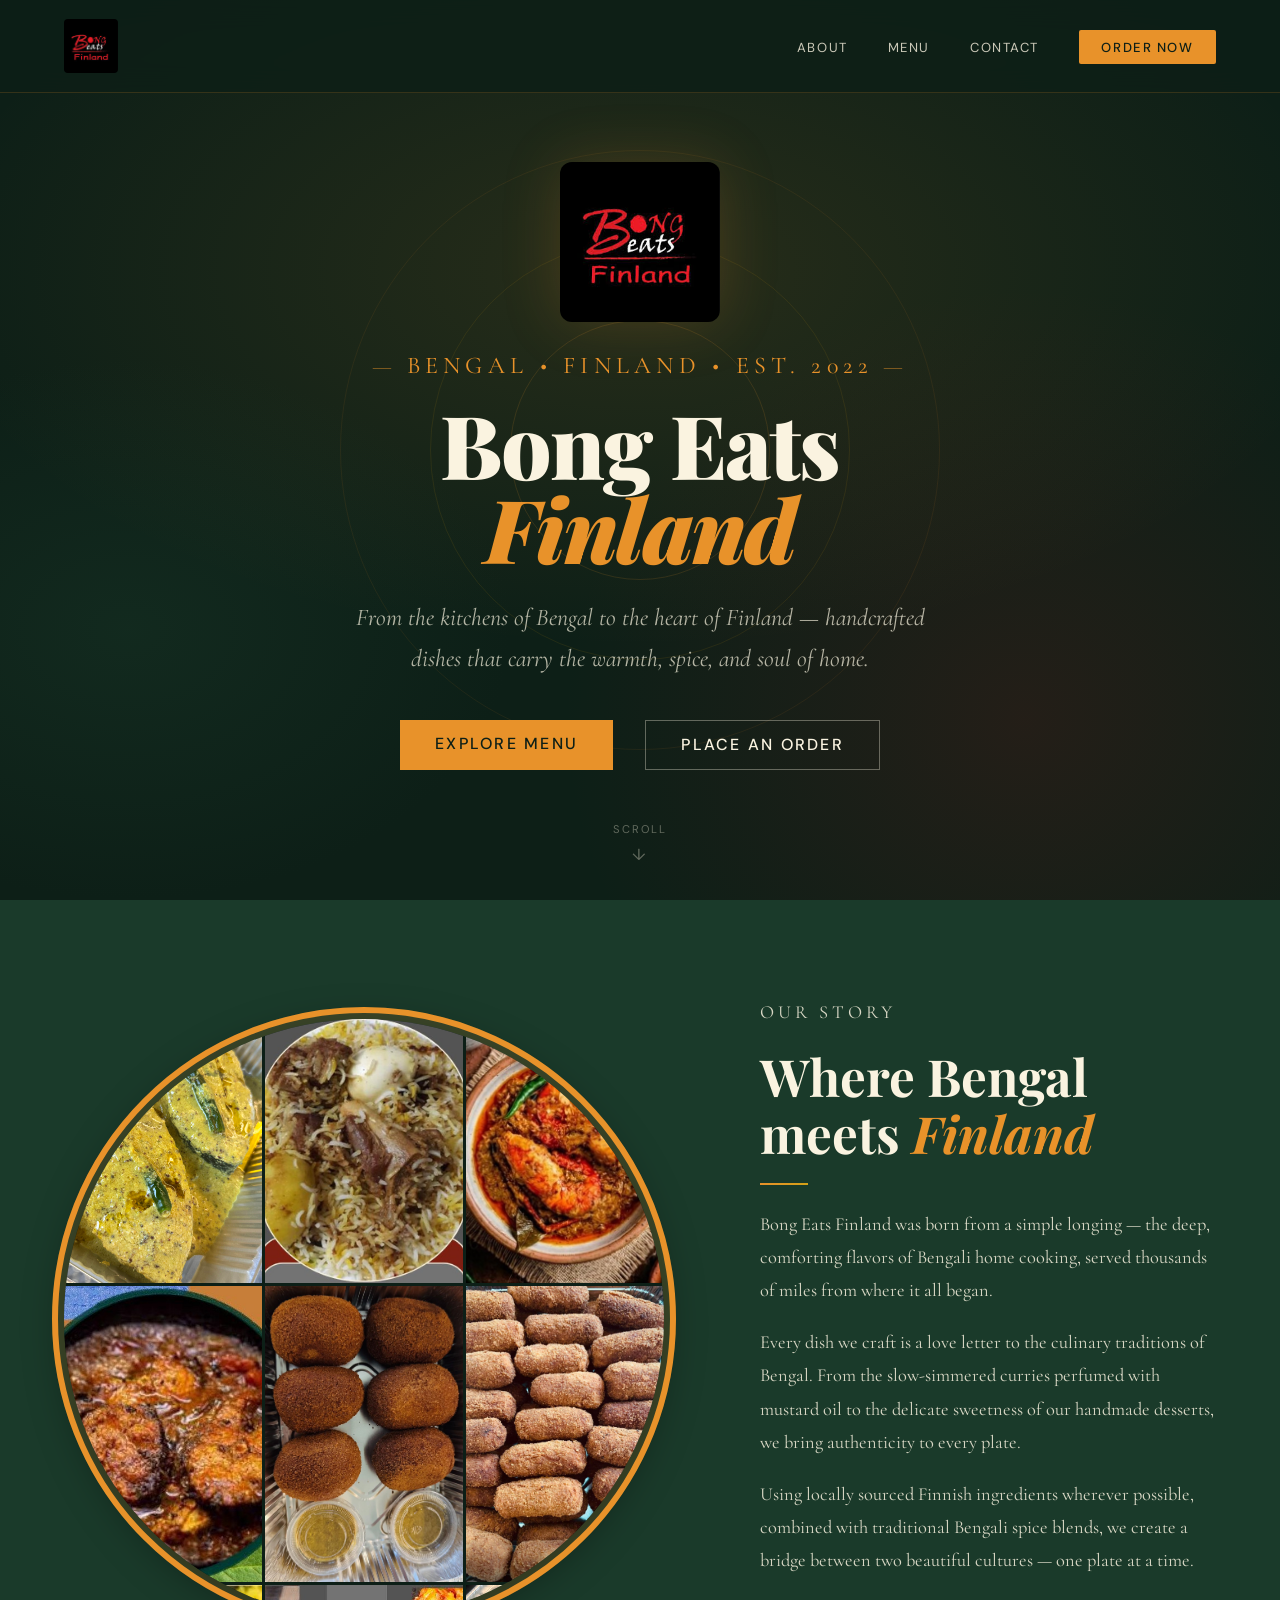
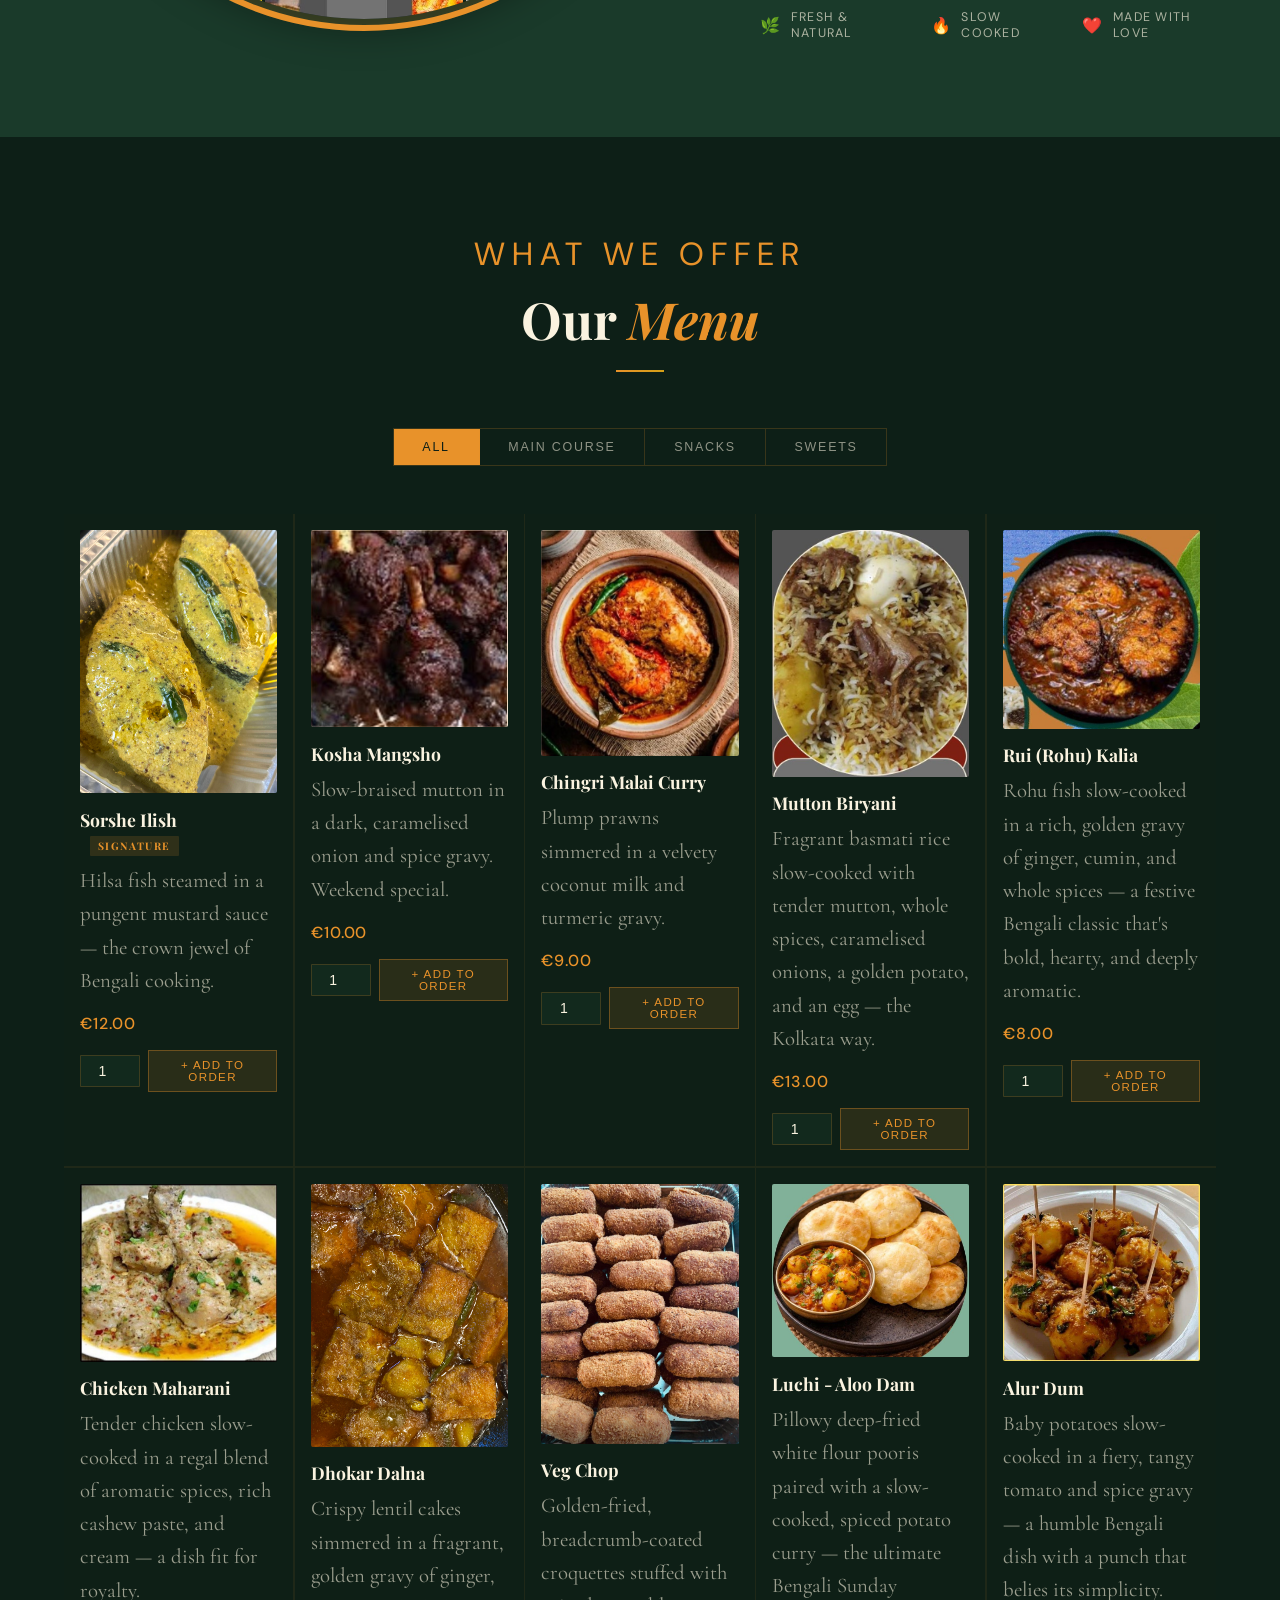
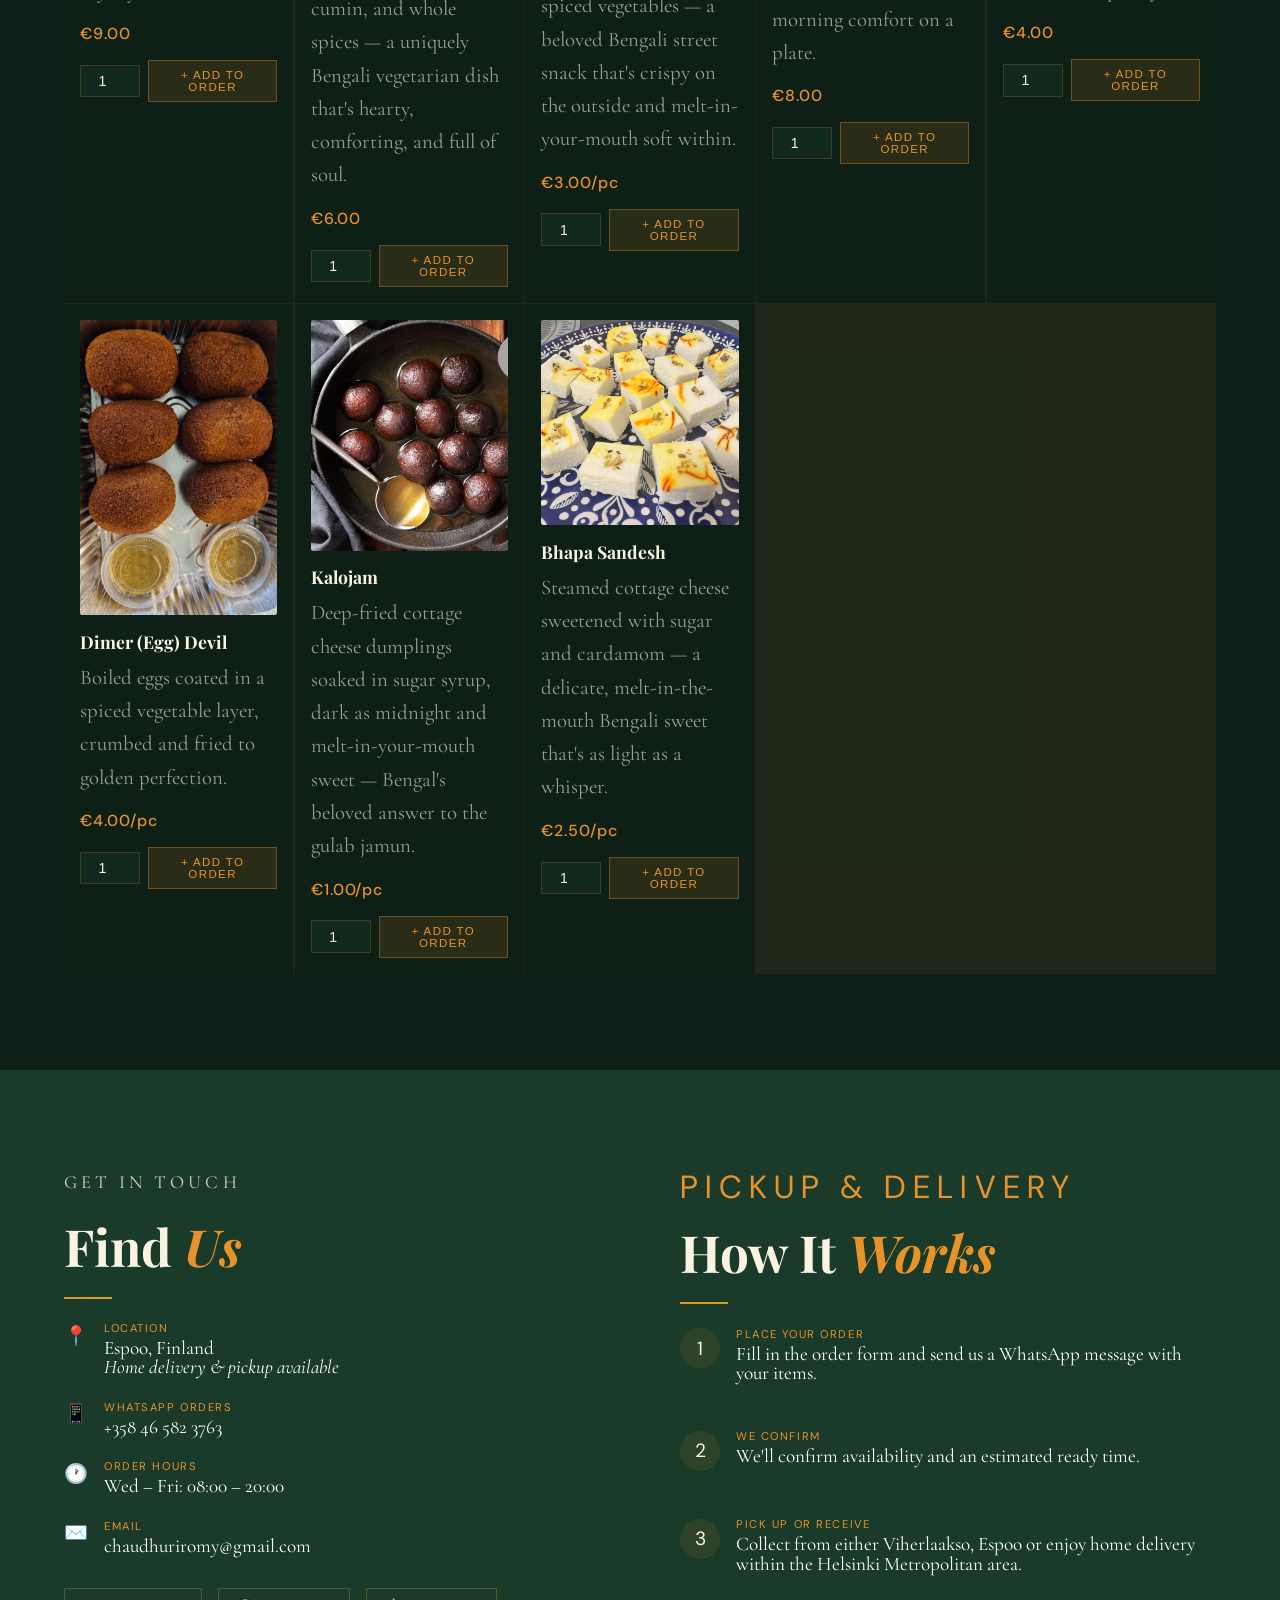
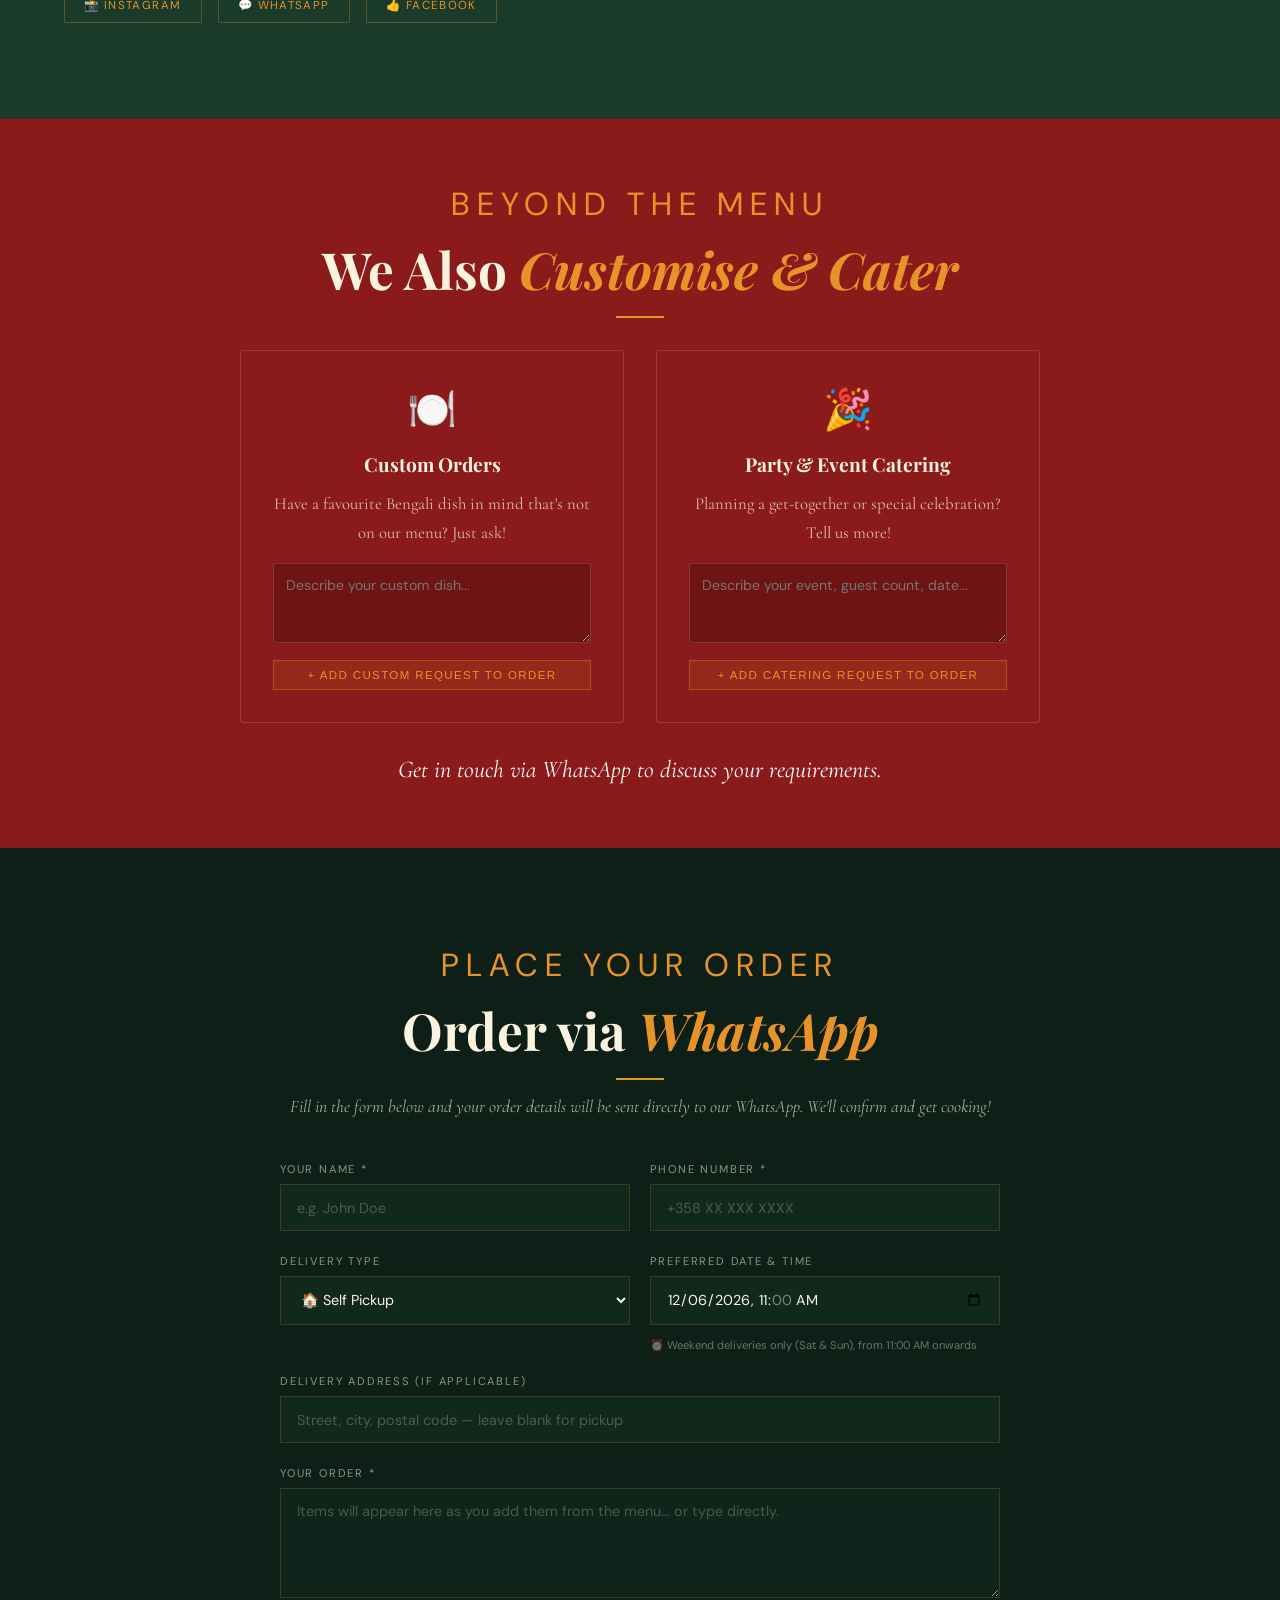
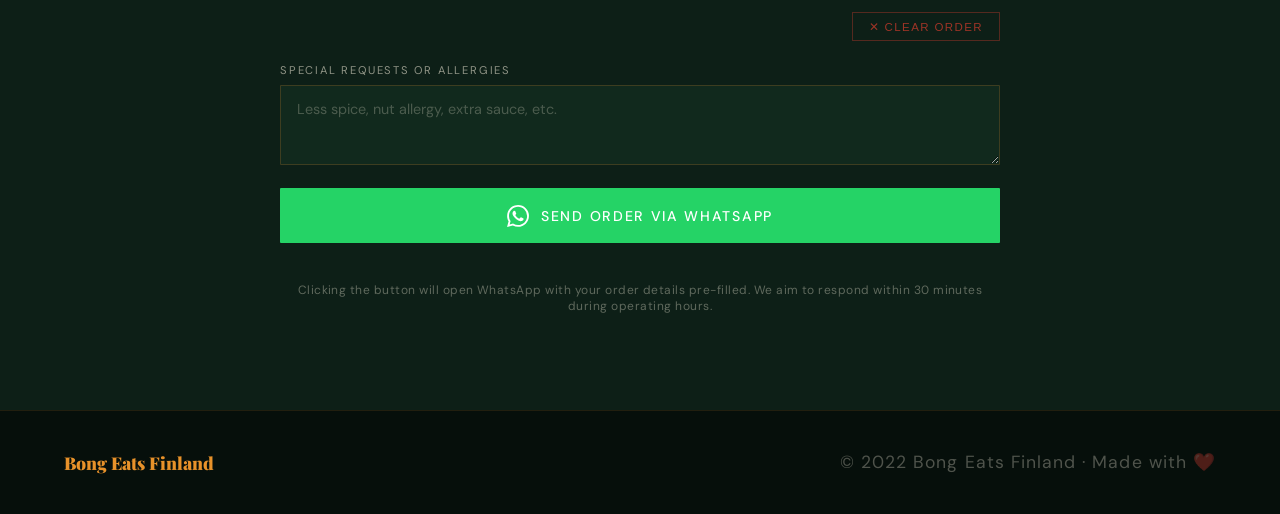
==== index.html @ 8ac45fb2 "Weekend only time + Mobile nav fix for iPhone" ====
<!DOCTYPE html>
<html lang="en">
<head>
<meta charset="UTF-8">
<meta name="viewport" content="width=device-width, initial-scale=1.0">
<title>Bong Eats Finland – Authentic Bengali Cuisine</title>
<link rel="preconnect" href="https://fonts.googleapis.com">
<link href="https://fonts.googleapis.com/css2?family=Playfair+Display:ital,wght@0,400;0,700;0,900;1,400;1,700&family=Cormorant+Garamond:ital,wght@0,300;0,400;0,600;1,300;1,400&family=DM+Sans:wght@300;400;500&display=swap" rel="stylesheet">
<link rel="stylesheet" href="bef.css">
</head>
<body>

<!-- NAV -->
<nav>
  <div class="nav-logo">
    <img src="1777834721676_image.png" alt="Bong Eats Finland">
  </div>
  <button class="hamburger" id="hamburger" onclick="toggleMenu()" aria-label="Menu">
    <span></span><span></span><span></span>
  </button>
  <ul class="nav-links" id="navLinks">
    <li><a href="#about" onclick="toggleMenu()">About</a></li>
    <li><a href="#menu" onclick="toggleMenu()">Menu</a></li>
    <li><a href="#contact" onclick="toggleMenu()">Contact</a></li>
    <li><a href="#order" onclick="toggleMenu()" class="nav-order-btn">Order Now</a></li>
  </ul>
</nav>

<!-- HERO -->
<section id="hero">
  <div class="hero-bg"></div>
  <div class="mandala m1"></div>
  <div class="mandala m2"></div>
  <div class="mandala m3"></div>

  <img src="1777834721676_image.png" alt="Bong Eats Finland" style="width: 160px; height: 160px; object-fit: contain; border-radius: 12px; margin-bottom: 1.8rem; position: relative; box-shadow: 0 0 60px rgba(232,146,42,0.18);">
  <p class="hero-badge">Bengal &bull; Finland &bull; Est. 2022</p>
  <h1 class="hero-title">
    <span class="line1">Bong Eats</span>
    <span class="line2">Finland</span>
  </h1>
  <p class="hero-sub">
    From the kitchens of Bengal to the heart of Finland — handcrafted 
    dishes that carry the warmth, spice, and soul of home.
  </p>
  <div class="hero-cta-group">
    <a href="#menu" class="btn-primary">Explore Menu</a>
    <a href="#order" class="btn-outline">Place an Order</a>
  </div>
  <div class="scroll-hint">Scroll</div>
</section>

<!-- ABOUT -->
<section id="about">
  <div style="width:600px; height:600px; border-radius:50%; overflow:hidden; display:grid; grid-template-columns:1fr 1fr 1fr; grid-template-rows:1fr 1fr 1fr; gap:3px; background:#0D1F17; outline: 6px solid #E8922A; outline-offset: 6px; box-shadow: 0 0 0 12px rgba(232,146,42,0.15), 0 8px 40px rgba(0,0,0,0.4);">
    <img src="sorshe_ilish.jpg" style="width:100%; height:100%; object-fit:cover;">
    <img src="mutton_biryani.jpg" style="width:100%; height:100%; object-fit:cover;">
    <img src="chingri_malaikari.jpg" style="width:100%; height:100%; object-fit:cover;">
    <img src="rui_kalia.jpg" style="width:100%; height:100%; object-fit:cover;">
    <img src="egg_devil.jpg" style="width:100%; height:100%; object-fit:cover;">
    <img src="veg_chop.jpg" style="width:100%; height:100%; object-fit:cover;">
    <img src="basanti_polao-kasha_mangsho.jpg" style="width:100%; height:100%; object-fit:cover;">
    <img src="veg_fried_rice-chiili_chicken.jpg" style="width:100%; height:100%; object-fit:cover;">
    <img src="sorshe_ilish.jpg" style="width:100%; height:100%; object-fit:cover;">
</div>

  <div class="about-text">
    <p class="section-label">Our Story</p>
    <h2 class="section-title">Where Bengal<br>meets <em>Finland</em></h2>
    <div class="divider"></div>
    <p>
      Bong Eats Finland was born from a simple longing — the deep, comforting 
      flavors of Bengali home cooking, served thousands of miles from where 
      it all began.
    </p>
    <p>
      Every dish we craft is a love letter to the culinary traditions of Bengal. 
      From the slow-simmered curries perfumed with mustard oil to the delicate 
      sweetness of our handmade desserts, we bring authenticity to every plate.
    </p>
    <p>
      Using locally sourced Finnish ingredients wherever possible, combined with 
      traditional Bengali spice blends, we create a bridge between two beautiful 
      cultures — one plate at a time.
    </p>
    <div class="values-row">
      <div class="value-pill"><span>🌿</span> Fresh & Natural</div>
      <div class="value-pill"><span>🔥</span> Slow Cooked</div>
      <div class="value-pill"><span>❤️</span> Made with Love</div>
    </div>
  </div>
</section>

<!-- MENU -->
<section id="menu">
  <div class="menu-header">
    <p class="section-label">What We Offer</p>
    <h2 class="section-title">Our <em>Menu</em></h2>
    <div class="divider"></div>
  </div>

  <div class="menu-tabs">
    <button class="tab-btn active" onclick="filterMenu('all', this)">All</button>
    <button class="tab-btn" onclick="filterMenu('main', this)">Main Course</button>
    <button class="tab-btn" onclick="filterMenu('snack', this)">Snacks</button>
    <button class="tab-btn" onclick="filterMenu('sweet', this)">Sweets</button>
  </div>

  <div class="menu-grid" id="menuGrid">
    <div class="menu-item" data-cat="main">
      <img src="sorshe_ilish.jpg" style="width:100%; height:auto; object-fit:contain; border-radius:2px; margin-bottom:0.6rem;">
      <div class="item-name">Sorshe Ilish <span class="item-tag">Signature</span></div>
      <div class="item-desc">Hilsa fish steamed in a pungent mustard sauce — the crown jewel of Bengali cooking.</div>
      <div class="item-price">€12.00</div>
      <div style="display:flex; gap:0.5rem; margin-top:1rem; align-items:center;">
        <input type="number" id="qty_sorshe" min="1" max="50" value="1" style="width:60px; padding:0.45rem; background:rgba(26,58,42,0.4); border:1px solid rgba(232,146,42,0.2); color:var(--cream); font-size:0.88rem; text-align:center; border-radius:1px; outline:none;">
        <button type="button" onclick="addToOrder('Sorshe Ilish – €12.00', 'qty_sorshe')" style="flex:1; background:rgba(232,146,42,0.12); border:1px solid rgba(232,146,42,0.35); color:var(--saffron); padding:0.5rem; font-size:0.72rem; letter-spacing:0.12em; text-transform:uppercase; cursor:pointer;" onmouseover="this.style.background='rgba(232,146,42,0.25)'" onmouseout="this.style.background='rgba(232,146,42,0.12)'">+ Add to Order</button>
      </div>
    </div>
    <div class="menu-item" data-cat="main">
      <img src="kasha_mangsho.jpg" style="width:100%; height:auto; object-fit:contain; border-radius:2px; margin-bottom:0.6rem;">
      <div class="item-name">Kosha Mangsho</div>
      <div class="item-desc">Slow-braised mutton in a dark, caramelised onion and spice gravy. Weekend special.</div>
      <div class="item-price">€10.00</div>
      <div style="display:flex; gap:0.5rem; margin-top:1rem; align-items:center;">
        <input type="number" id="qty_kosha" min="1" max="50" value="1" style="width:60px; padding:0.45rem; background:rgba(26,58,42,0.4); border:1px solid rgba(232,146,42,0.2); color:var(--cream); font-size:0.88rem; text-align:center; border-radius:1px; outline:none;">
        <button type="button" onclick="addToOrder('Kosha Mangsho – €10.00', 'qty_kosha')" style="flex:1; background:rgba(232,146,42,0.12); border:1px solid rgba(232,146,42,0.35); color:var(--saffron); padding:0.5rem; font-size:0.72rem; letter-spacing:0.12em; text-transform:uppercase; cursor:pointer;" onmouseover="this.style.background='rgba(232,146,42,0.25)'" onmouseout="this.style.background='rgba(232,146,42,0.12)'">+ Add to Order</button>
      </div>
    </div>
    <div class="menu-item" data-cat="main">
      <img src="chingri_malaikari.jpg" style="width:100%; height:auto; object-fit:contain; border-radius:2px; margin-bottom:0.6rem;">
      <div class="item-name">Chingri Malai Curry</div>
      <div class="item-desc">Plump prawns simmered in a velvety coconut milk and turmeric gravy.</div>
      <div class="item-price">€9.00</div>
      <div style="display:flex; gap:0.5rem; margin-top:1rem; align-items:center;">
        <input type="number" id="qty_cmc" min="1" max="50" value="1" style="width:60px; padding:0.45rem; background:rgba(26,58,42,0.4); border:1px solid rgba(232,146,42,0.2); color:var(--cream); font-size:0.88rem; text-align:center; border-radius:1px; outline:none;">
        <button type="button" onclick="addToOrder('Chingri Malai Curry – €9.00', 'qty_cmc')" style="flex:1; background:rgba(232,146,42,0.12); border:1px solid rgba(232,146,42,0.35); color:var(--saffron); padding:0.5rem; font-size:0.72rem; letter-spacing:0.12em; text-transform:uppercase; cursor:pointer;" onmouseover="this.style.background='rgba(232,146,42,0.25)'" onmouseout="this.style.background='rgba(232,146,42,0.12)'">+ Add to Order</button>
      </div>
    </div>
    <div class="menu-item" data-cat="main">
      <img src="mutton_biryani.jpg" style="width:100%; height:auto; object-fit:contain; border-radius:2px; margin-bottom:0.6rem;">
      <div class="item-name">Mutton Biryani</div>
      <div class="item-desc">Fragrant basmati rice slow-cooked with tender mutton, whole spices, caramelised onions, a golden potato, and an egg — the Kolkata way.</div>
      <div class="item-price">€13.00</div>
      <div style="display:flex; gap:0.5rem; margin-top:1rem; align-items:center;">
        <input type="number" id="qty_mb" min="1" max="50" value="1" style="width:60px; padding:0.45rem; background:rgba(26,58,42,0.4); border:1px solid rgba(232,146,42,0.2); color:var(--cream); font-size:0.88rem; text-align:center; border-radius:1px; outline:none;">
        <button type="button" onclick="addToOrder('Mutton Biryani – €13.00', 'qty_mb')" style="flex:1; background:rgba(232,146,42,0.12); border:1px solid rgba(232,146,42,0.35); color:var(--saffron); padding:0.5rem; font-size:0.72rem; letter-spacing:0.12em; text-transform:uppercase; cursor:pointer;" onmouseover="this.style.background='rgba(232,146,42,0.25)'" onmouseout="this.style.background='rgba(232,146,42,0.12)'">+ Add to Order</button>
      </div>
    </div>
    <div class="menu-item" data-cat="main">
      <img src="rui_kalia.jpg" style="width:100%; height:auto; object-fit:contain; border-radius:2px; margin-bottom:0.6rem;">
      <div class="item-name">Rui (Rohu) Kalia</div>
      <div class="item-desc">Rohu fish slow-cooked in a rich, golden gravy of ginger, cumin, and whole spices — a festive Bengali classic that's bold, hearty, and deeply aromatic.</div>
      <div class="item-price">€8.00</div>
      <div style="display:flex; gap:0.5rem; margin-top:1rem; align-items:center;">
        <input type="number" id="qty_rk" min="1" max="50" value="1" style="width:60px; padding:0.45rem; background:rgba(26,58,42,0.4); border:1px solid rgba(232,146,42,0.2); color:var(--cream); font-size:0.88rem; text-align:center; border-radius:1px; outline:none;">
        <button type="button" onclick="addToOrder('Rui (Rohu) Kalia – €8.00', 'qty_rk')" style="flex:1; background:rgba(232,146,42,0.12); border:1px solid rgba(232,146,42,0.35); color:var(--saffron); padding:0.5rem; font-size:0.72rem; letter-spacing:0.12em; text-transform:uppercase; cursor:pointer;" onmouseover="this.style.background='rgba(232,146,42,0.25)'" onmouseout="this.style.background='rgba(232,146,42,0.12)'">+ Add to Order</button>
      </div>
    </div>
    <div class="menu-item" data-cat="main">
      <img src="Chicken_maharani.jpg" style="width:100%; height:auto; object-fit:contain; border-radius:2px; margin-bottom:0.6rem;">
      <div class="item-name">Chicken Maharani</div>
      <div class="item-desc">Tender chicken slow-cooked in a regal blend of aromatic spices, rich cashew paste, and cream — a dish fit for royalty.</div>
      <div class="item-price">€9.00</div>
      <div style="display:flex; gap:0.5rem; margin-top:1rem; align-items:center;">
        <input type="number" id="qty_rani" min="1" max="50" value="1" style="width:60px; padding:0.45rem; background:rgba(26,58,42,0.4); border:1px solid rgba(232,146,42,0.2); color:var(--cream); font-size:0.88rem; text-align:center; border-radius:1px; outline:none;">
        <button type="button" onclick="addToOrder('Chicken Maharani – €9.00', 'qty_rani')" style="flex:1; background:rgba(232,146,42,0.12); border:1px solid rgba(232,146,42,0.35); color:var(--saffron); padding:0.5rem; font-size:0.72rem; letter-spacing:0.12em; text-transform:uppercase; cursor:pointer;" onmouseover="this.style.background='rgba(232,146,42,0.25)'" onmouseout="this.style.background='rgba(232,146,42,0.12)'">+ Add to Order</button>
      </div>
    </div>
    <div class="menu-item" data-cat="main">
      <img src="Dhokar_dalna.jpeg" style="width:100%; height:auto; object-fit:contain; border-radius:2px; margin-bottom:0.6rem;">
      <div class="item-name">Dhokar Dalna</div>
      <div class="item-desc">Crispy lentil cakes simmered in a fragrant, golden gravy of ginger, cumin, and whole spices — a uniquely Bengali vegetarian dish that's hearty, comforting, and full of soul.</div>
      <div class="item-price">€6.00</div>
      <div style="display:flex; gap:0.5rem; margin-top:1rem; align-items:center;">
        <input type="number" id="qty_dhoka" min="1" max="50" value="1" style="width:60px; padding:0.45rem; background:rgba(26,58,42,0.4); border:1px solid rgba(232,146,42,0.2); color:var(--cream); font-size:0.88rem; text-align:center; border-radius:1px; outline:none;">
        <button type="button" onclick="addToOrder('Dhokar Dalna – €6.00', 'qty_dhoka')" style="flex:1; background:rgba(232,146,42,0.12); border:1px solid rgba(232,146,42,0.35); color:var(--saffron); padding:0.5rem; font-size:0.72rem; letter-spacing:0.12em; text-transform:uppercase; cursor:pointer;" onmouseover="this.style.background='rgba(232,146,42,0.25)'" onmouseout="this.style.background='rgba(232,146,42,0.12)'">+ Add to Order</button>
      </div>
    </div>
    <div class="menu-item" data-cat="snack">
      <img src="veg_chop.jpg" style="width:100%; height:auto; object-fit:contain; border-radius:2px; margin-bottom:0.6rem;">
      <div class="item-name">Veg Chop</div>
      <div class="item-desc">Golden-fried, breadcrumb-coated croquettes stuffed with spiced vegetables — a beloved Bengali street snack that's crispy on the outside and melt-in-your-mouth soft within.</div>
      <div class="item-price">€3.00/pc</div>
      <div style="display:flex; gap:0.5rem; margin-top:1rem; align-items:center;">
        <input type="number" id="qty_vc" min="1" max="50" value="1" style="width:60px; padding:0.45rem; background:rgba(26,58,42,0.4); border:1px solid rgba(232,146,42,0.2); color:var(--cream); font-size:0.88rem; text-align:center; border-radius:1px; outline:none;">
        <button type="button" onclick="addToOrder('Veg Chop – €3.00', 'qty_vc')" style="flex:1; background:rgba(232,146,42,0.12); border:1px solid rgba(232,146,42,0.35); color:var(--saffron); padding:0.5rem; font-size:0.72rem; letter-spacing:0.12em; text-transform:uppercase; cursor:pointer;" onmouseover="this.style.background='rgba(232,146,42,0.25)'" onmouseout="this.style.background='rgba(232,146,42,0.12)'">+ Add to Order</button>
      </div>
    </div>
    <div class="menu-item" data-cat="snack">
      <img src="luchi_aludam.jpg" style="width:100%; height:auto; object-fit:contain; border-radius:2px; margin-bottom:0.6rem;">
      <div class="item-name">Luchi - Aloo Dam</div>
      <div class="item-desc">Pillowy deep-fried white flour pooris paired with a slow-cooked, spiced potato curry — the ultimate Bengali Sunday morning comfort on a plate.</div>
      <div class="item-price">€8.00</div>
      <div style="display:flex; gap:0.5rem; margin-top:1rem; align-items:center;">
        <input type="number" id="qty_luchi" min="1" max="50" value="1" style="width:60px; padding:0.45rem; background:rgba(26,58,42,0.4); border:1px solid rgba(232,146,42,0.2); color:var(--cream); font-size:0.88rem; text-align:center; border-radius:1px; outline:none;">
        <button type="button" onclick="addToOrder('Luchi - Aloo Dam – €8.00', 'qty_luchi')" style="flex:1; background:rgba(232,146,42,0.12); border:1px solid rgba(232,146,42,0.35); color:var(--saffron); padding:0.5rem; font-size:0.72rem; letter-spacing:0.12em; text-transform:uppercase; cursor:pointer;" onmouseover="this.style.background='rgba(232,146,42,0.25)'" onmouseout="this.style.background='rgba(232,146,42,0.12)'">+ Add to Order</button>
      </div>
    </div>
    <div class="menu-item" data-cat="snack">
      <img src="alu_dam.jpg" style="width:100%; height:auto; object-fit:contain; border-radius:2px; margin-bottom:0.6rem;">
      <div class="item-name">Alur Dum</div>
      <div class="item-desc">Baby potatoes slow-cooked in a fiery, tangy tomato and spice gravy — a humble Bengali dish with a punch that belies its simplicity.</div>
      <div class="item-price">€4.00</div>
      <div style="display:flex; gap:0.5rem; margin-top:1rem; align-items:center;">
        <input type="number" id="qty_alurdum" min="1" max="50" value="1" style="width:60px; padding:0.45rem; background:rgba(26,58,42,0.4); border:1px solid rgba(232,146,42,0.2); color:var(--cream); font-size:0.88rem; text-align:center; border-radius:1px; outline:none;">
        <button type="button" onclick="addToOrder('Alur Dum – €4.00', 'qty_alurdum')" style="flex:1; background:rgba(232,146,42,0.12); border:1px solid rgba(232,146,42,0.35); color:var(--saffron); padding:0.5rem; font-size:0.72rem; letter-spacing:0.12em; text-transform:uppercase; cursor:pointer;" onmouseover="this.style.background='rgba(232,146,42,0.25)'" onmouseout="this.style.background='rgba(232,146,42,0.12)'">+ Add to Order</button>
      </div>
    </div>
    <div class="menu-item" data-cat="snack">
      <img src="egg_devil.jpg" style="width:100%; height:auto; object-fit:contain; border-radius:2px; margin-bottom:0.6rem;">
      <div class="item-name">Dimer (Egg) Devil</div>
      <div class="item-desc">Boiled eggs coated in a spiced vegetable layer, crumbed and fried to golden perfection.</div>
      <div class="item-price">€4.00/pc</div>
      <div style="display:flex; gap:0.5rem; margin-top:1rem; align-items:center;">
        <input type="number" id="qty_eggdevil" min="1" max="50" value="1" style="width:60px; padding:0.45rem; background:rgba(26,58,42,0.4); border:1px solid rgba(232,146,42,0.2); color:var(--cream); font-size:0.88rem; text-align:center; border-radius:1px; outline:none;">
        <button type="button" onclick="addToOrder('Dimer (Egg) Devil – €4.00', 'qty_eggdevil')" style="flex:1; background:rgba(232,146,42,0.12); border:1px solid rgba(232,146,42,0.35); color:var(--saffron); padding:0.5rem; font-size:0.72rem; letter-spacing:0.12em; text-transform:uppercase; cursor:pointer;" onmouseover="this.style.background='rgba(232,146,42,0.25)'" onmouseout="this.style.background='rgba(232,146,42,0.12)'">+ Add to Order</button>
      </div>
    </div>
    <div class="menu-item" data-cat="sweet">
      <img src="kalojam.jpg" style="width:100%; height:auto; object-fit:contain; border-radius:2px; margin-bottom:0.6rem;">
      <div class="item-name">Kalojam</div>
      <div class="item-desc">Deep-fried cottage cheese dumplings soaked in sugar syrup, dark as midnight and melt-in-your-mouth sweet — Bengal's beloved answer to the gulab jamun.</div>
      <div class="item-price">€1.00/pc</div>
      <div style="display:flex; gap:0.5rem; margin-top:1rem; align-items:center;">
        <input type="number" id="qty_kalojam" min="1" max="50" value="1" style="width:60px; padding:0.45rem; background:rgba(26,58,42,0.4); border:1px solid rgba(232,146,42,0.2); color:var(--cream); font-size:0.88rem; text-align:center; border-radius:1px; outline:none;">
        <button type="button" onclick="addToOrder('Kalojam – €1.00', 'qty_kalojam')" style="flex:1; background:rgba(232,146,42,0.12); border:1px solid rgba(232,146,42,0.35); color:var(--saffron); padding:0.5rem; font-size:0.72rem; letter-spacing:0.12em; text-transform:uppercase; cursor:pointer;" onmouseover="this.style.background='rgba(232,146,42,0.25)'" onmouseout="this.style.background='rgba(232,146,42,0.12)'">+ Add to Order</button>
      </div>
    </div>
    <div class="menu-item" data-cat="sweet">
      <img src="bhapa_sandesh.jpg" style="width:100%; height:auto; object-fit:contain; border-radius:2px; margin-bottom:0.6rem;">
      <div class="item-name">Bhapa Sandesh</div>
      <div class="item-desc">Steamed cottage cheese sweetened with sugar and cardamom — a delicate, melt-in-the-mouth Bengali sweet that's as light as a whisper.</div>
      <div class="item-price">€2.50/pc</div>
      <div style="display:flex; gap:0.5rem; margin-top:1rem; align-items:center;">
        <input type="number" id="qty_bhapa" min="1" max="50" value="1" style="width:60px; padding:0.45rem; background:rgba(26,58,42,0.4); border:1px solid rgba(232,146,42,0.2); color:var(--cream); font-size:0.88rem; text-align:center; border-radius:1px; outline:none;">
        <button type="button" onclick="addToOrder('Bhapa Sandesh – €2.50', 'qty_bhapa')" style="flex:1; background:rgba(232,146,42,0.12); border:1px solid rgba(232,146,42,0.35); color:var(--saffron); padding:0.5rem; font-size:0.72rem; letter-spacing:0.12em; text-transform:uppercase; cursor:pointer;" onmouseover="this.style.background='rgba(232,146,42,0.25)'" onmouseout="this.style.background='rgba(232,146,42,0.12)'">+ Add to Order</button>
      </div>
    </div>
  </div>
</section>

<!-- CONTACT -->
<section id="contact">
  <div class="about-text">
    <p class="section-label">Get in Touch</p>
    <h2 class="section-title">Find <em>Us</em></h2>
    <div class="divider"></div>
    <div class="contact-detail">
      <div class="contact-icon">📍</div>
      <div>
        <div class="contact-label">Location</div>
        <div class="contact-value">Espoo, Finland<br><em>Home delivery & pickup available</em></div>
      </div>
    </div>
    <div class="contact-detail">
      <div class="contact-icon">📱</div>
      <div>
        <div class="contact-label">WhatsApp Orders</div>
        <div class="contact-value">+358 46 582 3763</div>
      </div>
    </div>
    <div class="contact-detail">
      <div class="contact-icon">🕐</div>
      <div>
        <div class="contact-label">Order Hours</div>
        <div class="contact-value">Wed – Fri: 08:00 – 20:00</div>
      </div>
    </div>
    <div class="contact-detail">
      <div class="contact-icon">✉️</div>
      <div>
        <div class="contact-label">Email</div>
        <div class="contact-value">chaudhuriromy@gmail.com</div>
      </div>
    </div>
    <div class="social-row">
      <a href="https://www.instagram.com/bong_eats_finland/" target="_blank" class="social-btn">📸 Instagram</a>
      <a href="https://whatsapp.com/channel/0029Vb6AsKt1SWtATu681S3f" target="_blank" class="social-btn">💬 WhatsApp</a>
      <a href="https://tinyurl.com/bongeatsfinland" target="_blank" class="social-btn">👍 Facebook</a>
    </div>
  </div>

  <div>
    <p class="section-label">Pickup & Delivery</p>
    <h2 class="section-title">How It <em>Works</em></h2>
    <div class="divider"></div>
    <div style="display: flex; flex-direction: column; gap: 1.5rem; margin-top: 1rem;">
      <div class="contact-detail">
        <div class="contact-icon" style="background: rgba(232,146,42,0.1); width: 40px; height: 40px; display: flex; align-items: center; justify-content: center; border-radius: 50%; flex-shrink: 0;">1</div>
        <div>
          <div class="contact-label">Place Your Order</div>
          <div class="contact-value">Fill in the order form and send us a WhatsApp message with your items.</div>
        </div>
      </div>
      <div class="contact-detail">
        <div class="contact-icon" style="background: rgba(232,146,42,0.1); width: 40px; height: 40px; display: flex; align-items: center; justify-content: center; border-radius: 50%; flex-shrink: 0;">2</div>
        <div>
          <div class="contact-label">We Confirm</div>
          <div class="contact-value">We'll confirm availability and an estimated ready time.</div>
        </div>
      </div>
      <div class="contact-detail">
        <div class="contact-icon" style="background: rgba(232,146,42,0.1); width: 40px; height: 40px; display: flex; align-items: center; justify-content: center; border-radius: 50%; flex-shrink: 0;">3</div>
        <div>
          <div class="contact-label">Pick Up or Receive</div>
          <div class="contact-value">Collect from either Viherlaakso, Espoo or enjoy home delivery within the Helsinki Metropolitan area.</div>
        </div>
      </div>
    </div>
  </div>
</section>

<!-- SPECIALS -->
<section style="background: var(--deep-red); padding: 4rem; text-align: center;">
  <div style="max-width: 800px; margin: 0 auto;">
    <p class="section-label">Beyond the Menu</p>
    <h2 class="section-title" style="margin-bottom: 1rem;">We Also <em>Customise & Cater</em></h2>
    <div class="divider" style="margin: 1.2rem auto;"></div>
    <div style="display: grid; grid-template-columns: 1fr 1fr; gap: 2rem; margin-top: 2rem;">
      <div style="border: 1px solid rgba(250,243,224,0.15); padding: 2rem; border-radius: 2px;">
        <div style="font-size: 2.5rem; margin-bottom: 1rem;">🍽️</div>
        <h3 style="font-family: 'Playfair Display', serif; font-size: 1.2rem; margin-bottom: 0.8rem; color: var(--cream);">Custom Orders</h3>
        <p style="font-family:'Cormorant Garamond',serif; font-size:1.05rem; color:rgba(250,243,224,0.75); line-height:1.7;">Have a favourite Bengali dish in mind that's not on our menu? Just ask!</p>
        <textarea id="customInput" placeholder="Describe your custom dish..." style="width:100%; margin-top:1rem; padding:0.75rem; background:rgba(0,0,0,0.2); border:1px solid rgba(250,243,224,0.15); color:var(--cream); font-family:'DM Sans',sans-serif; font-size:0.88rem; border-radius:2px; min-height:80px; outline:none;"></textarea>
        <button type="button" onclick="addCustom('custom')" style="margin-top:0.75rem; width:100%; background:rgba(232,146,42,0.12); border:1px solid rgba(232,146,42,0.35); color:var(--saffron); padding:0.5rem; font-size:0.72rem; letter-spacing:0.12em; text-transform:uppercase; cursor:pointer;" onmouseover="this.style.background='rgba(232,146,42,0.25)'" onmouseout="this.style.background='rgba(232,146,42,0.12)'">+ Add Custom Request to Order</button>
      </div>
      <div style="border: 1px solid rgba(250,243,224,0.15); padding: 2rem; border-radius: 2px;">
        <div style="font-size: 2.5rem; margin-bottom: 1rem;">🎉</div>
        <h3 style="font-family: 'Playfair Display', serif; font-size: 1.2rem; margin-bottom: 0.8rem; color: var(--cream);">Party & Event Catering</h3>
        <p style="font-family:'Cormorant Garamond',serif; font-size:1.05rem; color:rgba(250,243,224,0.75); line-height:1.7;">Planning a get-together or special celebration? Tell us more!</p>
        <textarea id="cateringInput" placeholder="Describe your event, guest count, date..." style="width:100%; margin-top:1rem; padding:0.75rem; background:rgba(0,0,0,0.2); border:1px solid rgba(250,243,224,0.15); color:var(--cream); font-family:'DM Sans',sans-serif; font-size:0.88rem; border-radius:2px; min-height:80px; outline:none;"></textarea>
        <button type="button" onclick="addCustom('catering')" style="margin-top:0.75rem; width:100%; background:rgba(232,146,42,0.12); border:1px solid rgba(232,146,42,0.35); color:var(--saffron); padding:0.5rem; font-size:0.72rem; letter-spacing:0.12em; text-transform:uppercase; cursor:pointer;" onmouseover="this.style.background='rgba(232,146,42,0.25)'" onmouseout="this.style.background='rgba(232,146,42,0.12)'">+ Add Catering Request to Order</button>
      </div>
    </div>
    <p style="margin-top: 2rem; font-family: 'Cormorant Garamond', serif; font-size: 1.5rem; color: white; font-style: italic;">Get in touch via WhatsApp to discuss your requirements.</p>
  </div>
</section>

<!-- ORDER -->
<section id="order">
  <div class="order-inner">
    <p class="section-label">Place Your Order</p>
    <h2 class="section-title">Order via <em>WhatsApp</em></h2>
    <div class="divider"></div>
    <p class="order-sub">Fill in the form below and your order details will be sent directly to our WhatsApp. We'll confirm and get cooking!</p>

    <div class="order-form">
      <div class="form-row">
        <div class="form-group">
          <label class="form-label">Your Name *</label>
          <input type="text" class="form-input" id="orderName" placeholder="e.g. John Doe">
        </div>
        <div class="form-group">
          <label class="form-label">Phone Number *</label>
          <input type="tel" class="form-input" id="orderPhone" placeholder="+358 XX XXX XXXX">
        </div>
      </div>

      <div class="form-row">
        <div class="form-group">
          <label class="form-label">Delivery Type</label>
          <select class="form-select" id="orderType">
            <option value="Pickup">🏠 Self Pickup</option>
            <option value="Delivery">🚗 Home Delivery</option>
          </select>
        </div>
        <div class="form-group">
          <label class="form-label">Preferred Date & Time</label>
          <input type="datetime-local" class="form-input" id="orderTime" min="" step="3600">
          <small style="color:rgba(250,243,224,0.4); font-size:0.7rem; margin-top:0.3rem;">
            ⏰ Weekend deliveries only (Sat & Sun), from 11:00 AM onwards
          </small>
        </div>
      </div>

      <div class="form-group">
        <label class="form-label">Delivery Address (if applicable)</label>
        <input type="text" class="form-input" id="orderAddress" placeholder="Street, city, postal code — leave blank for pickup">
      </div>

      <div class="form-group">
        <label class="form-label">Your Order *</label>
        <textarea class="form-textarea" id="orderItems" oninput="updateTotal()" placeholder="Items will appear here as you add them from the menu... or type directly." style="background:rgba(26,58,42,0.25); cursor:default;"></textarea>
        <button type="button" onclick="clearOrder()" style="margin-top:0.4rem; background:transparent; border:1px solid rgba(192,57,43,0.4); color:rgba(192,57,43,0.8); padding:0.4rem 1rem; font-size:0.72rem; letter-spacing:0.12em; text-transform:uppercase; cursor:pointer; align-self:flex-end; width:fit-content;">✕ Clear Order</button>
      </div>

      <div class="form-group">
        <label class="form-label">Special Requests or Allergies</label>
        <textarea class="form-textarea" id="orderNotes" style="min-height: 80px;" placeholder="Less spice, nut allergy, extra sauce, etc."></textarea>
      </div>

      <button class="whatsapp-btn" onclick="sendWhatsApp()">
        <svg viewBox="0 0 24 24" xmlns="http://www.w3.org/2000/svg">
          <path d="M17.472 14.382c-.297-.149-1.758-.867-2.03-.967-.273-.099-.471-.148-.67.15-.197.297-.767.966-.94 1.164-.173.199-.347.223-.644.075-.297-.15-1.255-.463-2.39-1.475-.883-.788-1.48-1.761-1.653-2.059-.173-.297-.018-.458.13-.606.134-.133.298-.347.446-.52.149-.174.198-.298.298-.497.099-.198.05-.371-.025-.52-.075-.149-.669-1.612-.916-2.207-.242-.579-.487-.5-.669-.51-.173-.008-.371-.01-.57-.01-.198 0-.52.074-.792.372-.272.297-1.04 1.016-1.04 2.479 0 1.462 1.065 2.875 1.213 3.074.149.198 2.096 3.2 5.077 4.487.709.306 1.262.489 1.694.625.712.227 1.36.195 1.871.118.571-.085 1.758-.719 2.006-1.413.248-.694.248-1.289.173-1.413-.074-.124-.272-.198-.57-.347m-5.421 7.403h-.004a9.87 9.87 0 01-5.031-1.378l-.361-.214-3.741.982.998-3.648-.235-.374a9.86 9.86 0 01-1.51-5.26c.001-5.45 4.436-9.884 9.888-9.884 2.64 0 5.122 1.03 6.988 2.898a9.825 9.825 0 012.893 6.994c-.003 5.45-4.437 9.884-9.885 9.884m8.413-18.297A11.815 11.815 0 0012.05 0C5.495 0 .16 5.335.157 11.892c0 2.096.547 4.142 1.588 5.945L.057 24l6.305-1.654a11.882 11.882 0 005.683 1.448h.005c6.554 0 11.89-5.335 11.893-11.893a11.821 11.821 0 00-3.48-8.413z"/>
        </svg>
        Send Order via WhatsApp
      </button>
      <p class="order-note">Clicking the button will open WhatsApp with your order details pre-filled. We aim to respond within 30 minutes during operating hours.</p>
    </div>
  </div>
</section>

<!-- FOOTER -->
<footer>
  <div class="footer-logo">Bong Eats Finland</div>
  <div class="footer-copy">© 2022 Bong Eats Finland · Made with ❤️</div>
</footer>

<script src="bef.js"></script>
<!-- BACK TO TOP BUTTON -->
<button id="toTopBtn" onclick="scrollToTop()" aria-label="Go to top">
  ↑
</button>
</body>
</html>
---- bef.css ----
:root {
    --saffron: #E8922A;
    --deep-red: #8B1A1A;
    --turmeric: #D4A017;
    --cream: #FAF3E0;
    --forest: #1A3A2A;
    --midnight: #0D1F17;
    --spice: #C0392B;
    --gold: #B8860B;
    --light-cream: #FDF9F0;
  }

  * { margin: 0; padding: 0; box-sizing: border-box; }

  html { scroll-behavior: smooth; }

  body {
    background: var(--midnight);
    color: var(--cream);
    font-family: 'DM Sans', sans-serif;
    overflow-x: hidden;
  }

  /* ── NAV ── */
  nav {
    position: fixed; top: 0; left: 0; right: 0; z-index: 100;
    display: flex; align-items: center; justify-content: space-between;
    padding: 1.2rem 4rem;
    background: rgba(13,31,23,0.85);
    backdrop-filter: blur(14px);
    border-bottom: 1px solid rgba(232,146,42,0.18);
    transition: padding 0.3s;
  }

  .nav-logo img {
    height: 54px;
    width: auto;
    display: block;
    transition: height 0.3s;
    border-radius: 4px;
  }

  .nav-links { display: flex; gap: 2.5rem; list-style: none; }
  .nav-links a {
    color: var(--cream);
    text-decoration: none;
    font-size: 0.82rem;
    letter-spacing: 0.12em;
    text-transform: uppercase;
    opacity: 0.8;
    transition: opacity 0.2s, color 0.2s;
    position: relative;
  }
  .nav-links a::after {
    content: ''; position: absolute; bottom: -4px; left: 0; right: 0;
    height: 1px; background: var(--saffron); transform: scaleX(0);
    transition: transform 0.3s;
  }
  .nav-links a:hover { opacity: 1; color: var(--saffron); }
  .nav-links a:hover::after { transform: scaleX(1); }

  .nav-order-btn {
    background: var(--saffron);
    color: var(--midnight) !important;
    padding: 0.55rem 1.4rem;
    border-radius: 2px;
    font-weight: 500;
    opacity: 1 !important;
    transition: background 0.2s !important;
  }
  .nav-order-btn:hover { background: var(--turmeric) !important; }
  .nav-order-btn::after { display: none !important; }

  /* ── HERO ── */
  #hero {
    min-height: 100vh;
    display: flex; flex-direction: column; align-items: center; justify-content: center;
    text-align: center;
    position: relative;
    overflow: hidden;
    padding: 6rem 2rem 4rem;
  }

  .hero-bg {
    position: absolute; inset: 0;
    background:
      radial-gradient(ellipse 80% 60% at 50% 30%, rgba(232,146,42,0.12) 0%, transparent 70%),
      radial-gradient(ellipse 60% 80% at 80% 80%, rgba(139,26,26,0.18) 0%, transparent 60%),
      radial-gradient(ellipse 50% 50% at 10% 70%, rgba(26,58,42,0.4) 0%, transparent 60%),
      var(--midnight);
  }

  /* decorative mandala rings */
  .mandala {
    position: absolute; border-radius: 50%;
    border: 1px solid rgba(232,146,42,0.08);
    pointer-events: none;
  }
  .m1 { width: 600px; height: 600px; top: 50%; left: 50%; transform: translate(-50%,-50%); animation: spin 60s linear infinite; }
  .m2 { width: 420px; height: 420px; top: 50%; left: 50%; transform: translate(-50%,-50%); border-color: rgba(212,160,23,0.1); animation: spin 40s linear infinite reverse; }
  .m3 { width: 260px; height: 260px; top: 50%; left: 50%; transform: translate(-50%,-50%); border-color: rgba(232,146,42,0.14); animation: spin 25s linear infinite; }

  @keyframes spin { from { transform: translate(-50%,-50%) rotate(0deg); } to { transform: translate(-50%,-50%) rotate(360deg); } }

  .hero-badge {
    font-family: 'Cormorant Garamond', serif;
    font-size: 1.5rem;
    letter-spacing: 0.22em;
    text-transform: uppercase;
    color: var(--saffron);
    margin-bottom: 1.4rem;
    position: relative;
    opacity: 0; animation: fadeUp 0.9s 0.3s forwards;
  }
  .hero-badge::before, .hero-badge::after {
    content: '—'; margin: 0 0.6rem; opacity: 0.5;
  }

  .hero-title {
    font-family: 'Playfair Display', serif;
    font-size: clamp(3.5rem, 8vw, 5.5rem);
    font-weight: 900;
    line-height: 0.95;
    letter-spacing: -0.02em;
    position: relative;
    opacity: 0; animation: fadeUp 1s 0.5s forwards;
  }
  .hero-title .line1 { color: var(--cream); display: block; }
  .hero-title .line2 { color: var(--saffron); display: block; font-style: italic; }

  .hero-sub {
    font-family: 'Cormorant Garamond', serif;
    font-size: clamp(1.5rem, 2.5vw, 1.35rem);
    font-style: italic;
    color: rgba(250,243,224,0.7);
    max-width: 580px;
    line-height: 1.7;
    margin: 1.8rem auto 0;
    position: relative;
    opacity: 0; animation: fadeUp 1s 0.7s forwards;
  }

  .hero-cta-group {
    display: flex; gap: 2rem; margin-top: 2.5rem; position: relative;
    opacity: 0; animation: fadeUp 1s 0.9s forwards;
  }

  .btn-primary {
    background: var(--saffron);
    color: var(--midnight);
    padding: 0.85rem 2.2rem;
    font-size: 1.0rem; letter-spacing: 0.14em; text-transform: uppercase;
    font-weight: 500; text-decoration: none;
    border: none; cursor: pointer;
    transition: background 0.25s, transform 0.2s;
  }
  .btn-primary:hover { background: var(--turmeric); transform: translateY(-2px); }

  .btn-outline {
    border: 1px solid rgba(250,243,224,0.35);
    color: var(--cream);
    padding: 0.85rem 2.2rem;
    font-size: 1.0rem; letter-spacing: 0.14em; text-transform: uppercase;
    font-weight: 500; text-decoration: none; background: transparent;
    cursor: pointer;
    transition: border-color 0.25s, color 0.25s, transform 0.2s;
  }
  .btn-outline:hover { border-color: var(--saffron); color: var(--saffron); transform: translateY(-2px); }

  .scroll-hint {
    position: absolute; bottom: 2.2rem; left: 50%; transform: translateX(-50%);
    font-size: 0.7rem; letter-spacing: 0.18em; text-transform: uppercase;
    color: rgba(250,243,224,0.35);
    display: flex; flex-direction: column; align-items: center; gap: 0.5rem;
    animation: bounce 2s ease-in-out infinite;
  }
  .scroll-hint::after { content: '↓'; font-size: 1rem; }

  @keyframes bounce { 0%,100% { transform: translateX(-50%) translateY(0); } 50% { transform: translateX(-50%) translateY(6px); } }
  @keyframes fadeUp { from { opacity: 0; transform: translateY(28px); } to { opacity: 1; transform: translateY(0); } }

  /* ── SECTION COMMONS ── */
  section { padding: 6rem 4rem; position: relative; }
  .section-label {
    font-size: 2rem; letter-spacing: 0.22em; text-transform: uppercase;
    color: var(--saffron); margin-bottom: 1rem;
    font-family: 'DM Sans', sans-serif;
  }
  .section-title {
    font-family: 'Playfair Display', serif;
    font-size: clamp(2.2rem, 4vw, 3.2rem);
    font-weight: 700; line-height: 1.1;
    color: var(--cream);
  }
  .section-title em { color: var(--saffron); font-style: italic; }
  .divider {
    width: 48px; height: 2px;
    background: linear-gradient(90deg, var(--saffron), var(--turmeric));
    margin: 1.4rem 0;
  }

  /* ── ABOUT ── */
  #about {
    background: var(--forest);
    display: grid; grid-template-columns: 1fr 1fr; gap: 6rem;
    align-items: center;
  }

  .about-visual {
    position: relative;
    height: 480px;
  }
  .about-card {
    position: absolute;
    border: 1px solid rgba(232,146,42,0.2);
    border-radius: 2px;
    overflow: hidden;
  }
  .card-main {
    width: 72%; height: 380px;
    top: 0; right: 0;
    background: linear-gradient(145deg, rgba(232,146,42,0.08), rgba(212,160,23,0.05));
    display: flex; align-items: center; justify-content: center;
    font-size: 7rem;
  }
  .card-accent {
    width: 48%; height: 200px;
    bottom: 0; left: 0;
    background: linear-gradient(145deg, rgba(139,26,26,0.25), rgba(26,58,42,0.4));
    display: flex; align-items: center; justify-content: center;
    flex-direction: column; gap: 0.5rem; padding: 1.5rem;
    text-align: center;
  }
  .card-accent .stat { font-family: 'Playfair Display', serif; font-size: 2.4rem; font-weight: 900; color: var(--saffron); }
  .card-accent .stat-label { font-size: 0.72rem; letter-spacing: 0.14em; text-transform: uppercase; opacity: 0.7; }

  .about-text p {
    font-family: 'Cormorant Garamond', serif;
    font-size: 1.15rem; line-height: 1.8;
    color: rgba(250,243,224,0.85);
    margin-bottom: 1.2rem;
  }

  .values-row {
    display: flex; gap: 2rem; margin-top: 2rem;
  }
  .value-pill {
    display: flex; align-items: center; gap: 0.6rem;
    font-size: 0.78rem; letter-spacing: 0.1em; text-transform: uppercase;
    color: rgba(250,243,224,0.65);
  }
  .value-pill span { color: var(--saffron); font-size: 1rem; }

  /* ── MENU ── */
  #menu {
    background: var(--midnight);
  }
  .menu-header { text-align: center; margin-bottom: 3.5rem; }
  .menu-header .divider { margin: 1.4rem auto; }

  .menu-tabs {
    display: flex; gap: 0; justify-content: center; margin-bottom: 3rem;
    border: 1px solid rgba(232,146,42,0.2); width: fit-content; margin-left: auto; margin-right: auto;
  }
  .tab-btn {
    padding: 0.7rem 1.8rem;
    font-size: 0.78rem; letter-spacing: 0.14em; text-transform: uppercase;
    background: transparent; color: rgba(250,243,224,0.55);
    border: none; cursor: pointer;
    transition: background 0.2s, color 0.2s;
    border-right: 1px solid rgba(232,146,42,0.2);
  }
  .tab-btn:last-child { border-right: none; }
  .tab-btn.active, .tab-btn:hover { background: var(--saffron); color: var(--midnight); }

  .menu-grid {
    display: grid; grid-template-columns: repeat(5, 1fr); gap: 1.5px;
    background: rgba(232,146,42,0.08);
  }

  .menu-item {
    background: rgba(13,31,23,0.9);
    padding: 1rem;
    transition: background 0.3s;
    cursor: default;
    position: relative;
    overflow: hidden;
  }
  .menu-item::before {
    content: ''; position: absolute; bottom: 0; left: 0; right: 0;
    height: 2px; background: linear-gradient(90deg, var(--saffron), var(--turmeric));
    transform: scaleX(0); transition: transform 0.35s;
    transform-origin: left;
  }
  .menu-item:hover { background: rgba(26,58,42,0.7); }
  .menu-item:hover::before { transform: scaleX(1); }

  .item-emoji { font-size: 1.5rem; margin-bottom: 0.5rem; display: block; }
  .item-name {
    font-family: 'Playfair Display', serif; font-size: 1.1rem;
    font-weight: 700; color: var(--cream); margin-bottom: 0.5rem;
  }
  .item-desc {
    font-family: 'Cormorant Garamond', serif; font-size: 1.3rem;
    color: rgba(250,243,224,0.6); line-height: 1.6; margin-bottom: 1rem;
  }
  .item-price {
    color: var(--saffron); font-weight: 500; font-size: 1.0rem;
    letter-spacing: 0.06em;
  }
  .item-tag {
    display: inline-block; font-size: 0.65rem; letter-spacing: 0.14em;
    text-transform: uppercase; padding: 0.2rem 0.5rem;
    background: rgba(232,146,42,0.15); color: var(--saffron);
    border-radius: 1px; margin-left: 0.6rem;
  }

  .menu-hidden { display: none; }

  /* ── CONTACT ── */
  #contact {
    background: var(--forest);
    display: grid; grid-template-columns: 1fr 1fr; gap: 5rem;
    align-items: start;
  }
  .contact-info h3 {
    font-family: 'Playfair Display', serif; font-size: 1.2rem;
    margin-bottom: 1.5rem; color: var(--cream);
  }
  .contact-detail {
    display: flex; gap: 1rem; align-items: flex-start;
    margin-bottom: 1.4rem;
  }
  .contact-icon { font-size: 1.2rem; margin-top: 0.1rem; }
  .contact-label { font-size: 0.7rem; letter-spacing: 0.14em; text-transform: uppercase; color: var(--saffron); margin-bottom: 0.25rem; }
  .contact-value { font-family: 'Cormorant Garamond', serif; font-size: 1.2rem; color: white; line-height: 1.0; }

  .social-row { display: flex; gap: 1rem; margin-top: 2rem; }
  .social-btn {
    padding: 0.55rem 1.2rem;
    border: 1px solid rgba(232,146,42,0.3);
    color: var(--saffron); text-decoration: none;
    font-size: 0.72rem; letter-spacing: 0.12em; text-transform: uppercase;
    transition: background 0.2s, color 0.2s;
    border-radius: 1px;
  }
  .social-btn:hover { background: var(--saffron); color: var(--midnight); }

  /* ── ORDER FORM ── */
  #order {
    background: var(--midnight);
    max-width: none;
  }
  .order-inner {
    max-width: 720px; margin: 0 auto;
    text-align: center;
  }
  .order-inner .section-title { margin-bottom: 0.5rem; }
  .order-inner .divider { margin: 1.2rem auto 0.8rem; }
  .order-sub {
    font-family: 'Cormorant Garamond', serif; font-size: 1.1rem;
    color: rgba(250,243,224,0.65); line-height: 1.7; margin-bottom: 2.5rem;
    font-style: italic;
  }

  .order-form {
    text-align: left;
    display: grid; gap: 1.4rem;
  }
  .form-row { display: grid; grid-template-columns: 1fr 1fr; gap: 1.2rem; }
  .form-group { display: flex; flex-direction: column; gap: 0.5rem; }

  .form-label {
    font-size: 0.7rem; letter-spacing: 0.16em; text-transform: uppercase;
    color: rgba(250,243,224,0.55);
  }
  .form-input, .form-select, .form-textarea {
    background: rgba(26,58,42,0.4);
    border: 1px solid rgba(232,146,42,0.2);
    color: var(--cream);
    padding: 0.85rem 1rem;
    font-family: 'DM Sans', sans-serif; font-size: 0.9rem;
    border-radius: 1px;
    transition: border-color 0.2s, background 0.2s;
    outline: none;
    width: 100%;
  }
  .form-input::placeholder, .form-textarea::placeholder { color: rgba(250,243,224,0.25); }
  .form-input:focus, .form-select:focus, .form-textarea:focus {
    border-color: var(--saffron);
    background: rgba(26,58,42,0.6);
  }
  .form-select option { background: var(--forest); }
  .form-textarea { resize: vertical; min-height: 110px; }

  .whatsapp-btn {
    background: #25D366;
    color: #fff;
    padding: 1.05rem 2rem;
    font-size: 0.88rem; letter-spacing: 0.12em; text-transform: uppercase;
    font-weight: 500; border: none; cursor: pointer; width: 100%;
    display: flex; align-items: center; justify-content: center; gap: 0.75rem;
    transition: background 0.25s, transform 0.2s;
    border-radius: 1px;
    font-family: 'DM Sans', sans-serif;
  }
  .whatsapp-btn:hover { background: #1DB954; transform: translateY(-2px); }
  .whatsapp-btn svg { width: 22px; height: 22px; fill: white; }

  .order-note {
    text-align: center; margin-top: 1rem;
    font-size: 0.75rem; color: rgba(250,243,224,0.35);
    letter-spacing: 0.04em;
  }

  /* ── FOOTER ── */
  footer {
    background: rgba(0,0,0,0.5);
    padding: 2.5rem 4rem;
    display: flex; align-items: center; justify-content: space-between;
    border-top: 1px solid rgba(232,146,42,0.12);
  }
  .footer-logo { font-family: 'Playfair Display', serif; font-size: 1.1rem; color: var(--saffron); font-weight: 900; }
  .footer-copy { font-size: 1.1rem; color: rgba(250,243,224,0.3); letter-spacing: 0.06em; }

  /* ── HAMBURGER ── */
  .hamburger {
    display: none;
    flex-direction: column;
    gap: 5px;
    cursor: pointer;
    z-index: 101;
    background: none;
    border: none;
    padding: 4px;
    flex-shrink: 0;
  }
  .hamburger span {
    width: 26px; height: 2px;
    background: var(--saffron);
    transition: all 0.3s;
    display: block;
    border-radius: 2px;
  }
  .hamburger.open span:nth-child(1) { transform: rotate(45deg) translate(5px, 5px); }
  .hamburger.open span:nth-child(2) { opacity: 0; }
  .hamburger.open span:nth-child(3) { transform: rotate(-45deg) translate(5px, -5px); }

  /* ── TABLET (≤1024px) ── */
  @media (max-width: 1024px) {
    .menu-grid { grid-template-columns: repeat(3, 1fr); }
  }

  /* ── TABLET (≤900px) ── */
  @media (max-width: 900px) {
    nav { padding: 1rem 1.5rem; }
    section { padding: 4rem 2rem; }
    #about { grid-template-columns: 1fr; gap: 2.5rem; }
    #contact { grid-template-columns: 1fr; gap: 2.5rem; }
    .menu-grid { grid-template-columns: repeat(2, 1fr); }
    .form-row { grid-template-columns: 1fr; }
    footer { flex-direction: column; gap: 1rem; text-align: center; padding: 2rem 1.5rem; }
    .nav-links { gap: 1.2rem; }
    .values-row { flex-wrap: wrap; gap: 1rem; }
    .social-row { flex-wrap: wrap; }
  }

  /* ── MOBILE (≤600px) ── */
  @media (max-width: 600px) {
    /* Nav */
    nav { padding: 0.8rem 1.2rem; }
    .hamburger { display: flex; }
    .nav-links {
      display: none;
      flex-direction: column;
      position: fixed;
      top: 0; left: 0; right: 0; bottom: 0;
      background: rgba(13,31,23,0.98);
      justify-content: center;
      align-items: center;
      gap: 2.5rem;
      z-index: 99;
      list-style: none;
      padding: 0;
    }
    .nav-links.open {
      display: flex;
      overflow-y: auto;
      -webkit-overflow-scrolling: touch;
      padding: 2rem;
    }
    .nav-links a { font-size: 1.3rem; letter-spacing: 0.14em; opacity: 1; }
    .nav-order-btn { padding: 0.8rem 2rem !important; font-size: 1rem !important; }

    .nav-links a::after { display: none; }
    .nav-links li { width: 100%; text-align: center; }

    /* Hero */
    #hero { padding: 5rem 1.2rem 3rem; }
    #hero > img { width: 100px !important; height: 100px !important; }
    .hero-title { font-size: clamp(2.6rem, 11vw, 3.5rem); }
    .hero-badge { font-size: 0.75rem !important; letter-spacing: 0.12em; }
    .hero-sub { font-size: 1rem !important; margin-top: 1rem; }
    .hero-cta-group { flex-direction: column; align-items: stretch; width: 100%; gap: 0.8rem; }
    .btn-primary, .btn-outline { text-align: center; padding: 1rem; width: 100%; display: block; font-size: 0.85rem !important; }
    .m1 { width: 280px; height: 280px; }
    .m2 { width: 200px; height: 200px; }
    .m3 { width: 130px; height: 130px; }

    /* Sections */
    section { padding: 3rem 1.2rem; }
    .section-title { font-size: clamp(1.8rem, 7vw, 2.4rem); }
    .section-label { font-size: 0.68rem !important; }

    /* About circle */
    #about { gap: 2rem; }
    #about > div:first-child {
      width: min(270px, 82vw) !important;
      height: min(270px, 82vw) !important;
      margin: 0 auto;
    }
    .values-row { flex-direction: column; gap: 0.8rem; }

    /* Menu */
    .menu-grid { grid-template-columns: 1fr 1fr; gap: 1px; }
    .menu-tabs { width: 100%; }
    .tab-btn { padding: 0.6rem 0.4rem; font-size: 0.62rem; flex: 1; }
    .item-name { font-size: 0.85rem; }
    .item-desc { font-size: 0.85rem; }
    .item-price { font-size: 0.88rem; }
    .menu-item { padding: 0.8rem; }

    /* Contact */
    #contact { gap: 2rem; }
    .social-row { flex-wrap: wrap; gap: 0.5rem; }
    .social-btn { font-size: 0.65rem; padding: 0.45rem 0.7rem; }
    .contact-value { font-size: 1rem; }

    /* Specials section */
    section[style*="deep-red"] { padding: 3rem 1.2rem !important; }
    section[style*="deep-red"] > div > div[style*="grid"] {
      grid-template-columns: 1fr !important;
      gap: 1rem !important;
    }

    /* Order form */
    #order { padding: 3rem 1.2rem; }
    .form-row { grid-template-columns: 1fr; }
    .order-inner { padding: 0; }
    .order-sub { font-size: 0.95rem; }

    /* Footer */
    footer { padding: 1.5rem 1.2rem; flex-direction: column; text-align: center; gap: 0.6rem; }
    .footer-copy { font-size: 0.75rem; }
  }

  /* ── VERY SMALL (≤380px) ── */
  @media (max-width: 380px) {
    .menu-grid { grid-template-columns: 1fr; }
    .hero-title { font-size: 2.4rem; }
    #about > div:first-child {
      width: 230px !important;
      height: 230px !important;
    }
  }

  /* ── BACK TO TOP ── */
  #toTopBtn {
    position: fixed;
    bottom: 2rem;
    right: 2rem;
    z-index: 200;
    background: var(--saffron);
    color: var(--midnight);
    border: none;
    width: 48px;
    height: 48px;
    border-radius: 50%;
    font-size: 1.3rem;
    font-weight: 700;
    cursor: pointer;
    box-shadow: 0 4px 20px rgba(232,146,42,0.35);
    opacity: 0;
    transform: translateY(20px);
    transition: opacity 0.3s, transform 0.3s, background 0.2s;
    pointer-events: none;
    display: flex;
    align-items: center;
    justify-content: center;
  }
  #toTopBtn.visible {
    opacity: 1;
    transform: translateY(0);
    pointer-events: all;
  }
  #toTopBtn:hover { background: var(--turmeric); }

  @media (max-width: 600px) {
    #toTopBtn {
      bottom: 1.2rem;
      right: 1.2rem;
      width: 42px;
      height: 42px;
      font-size: 1.1rem;
    }
  }
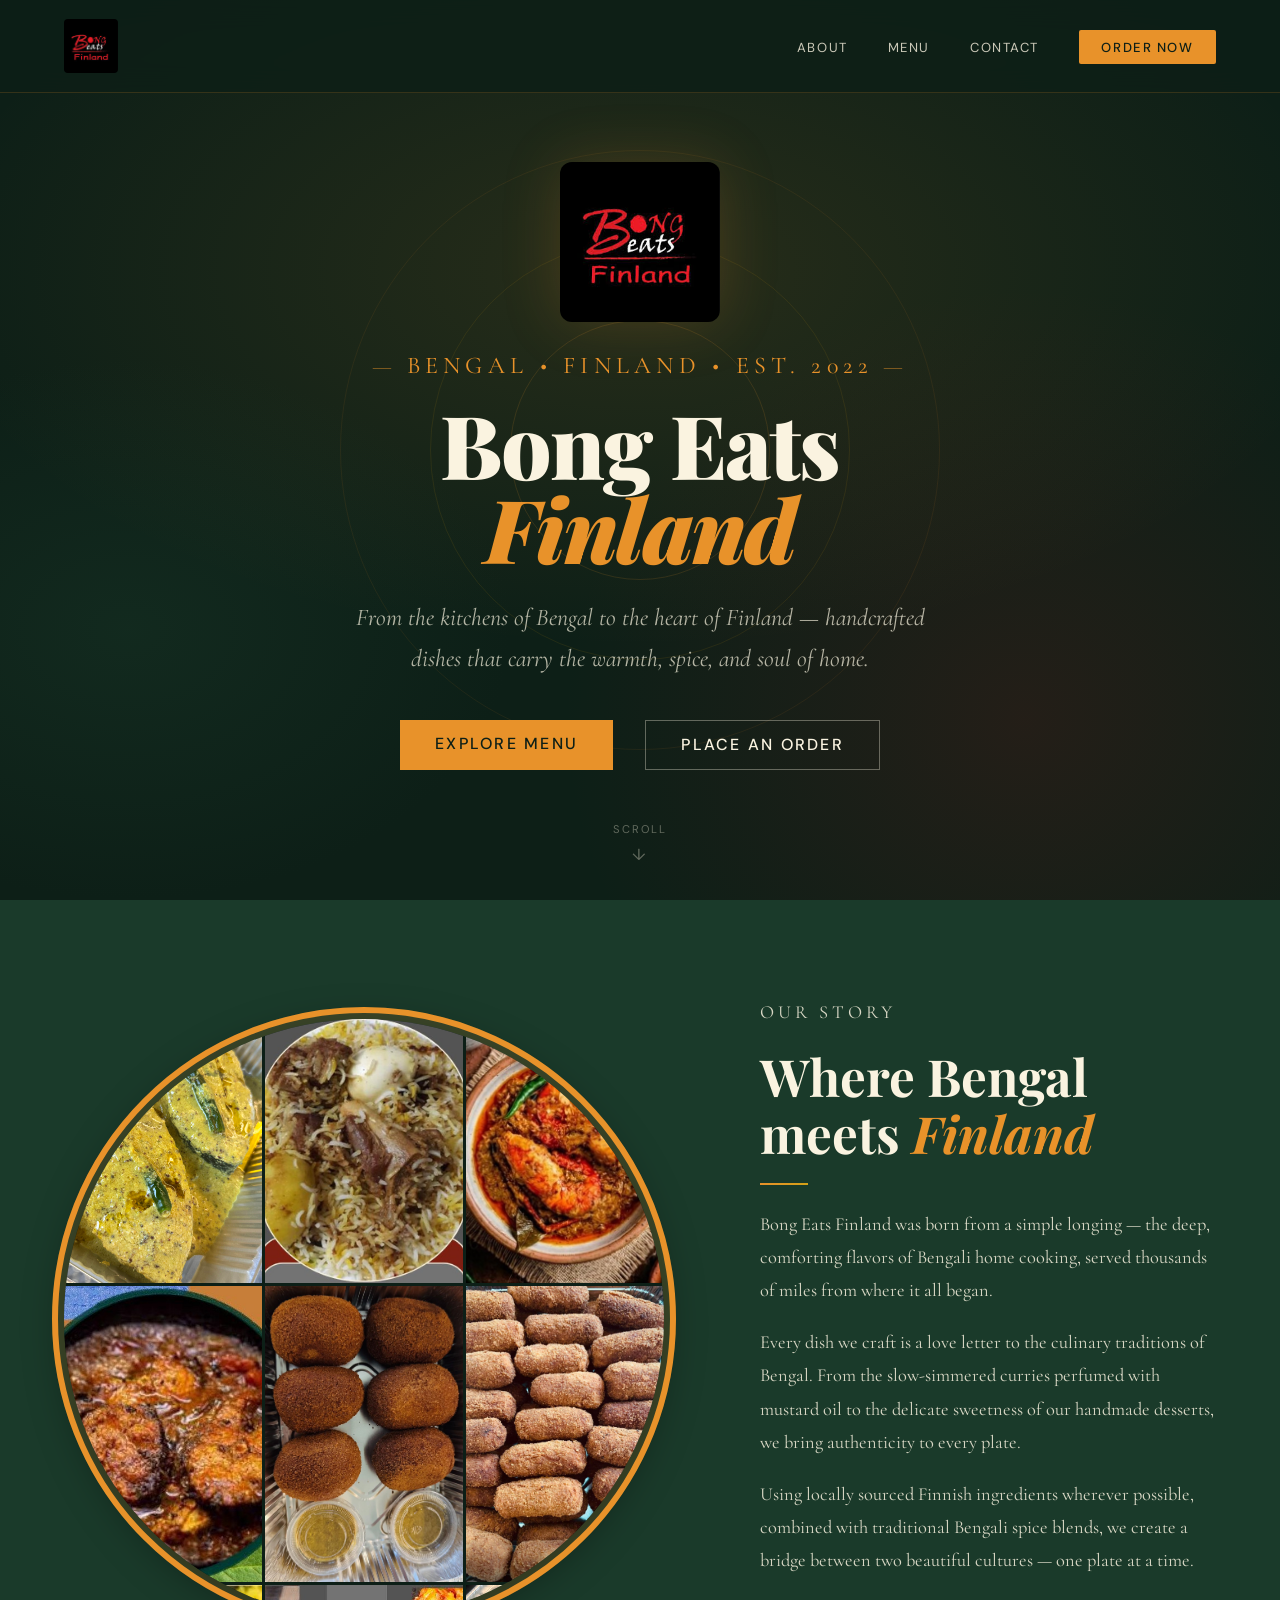
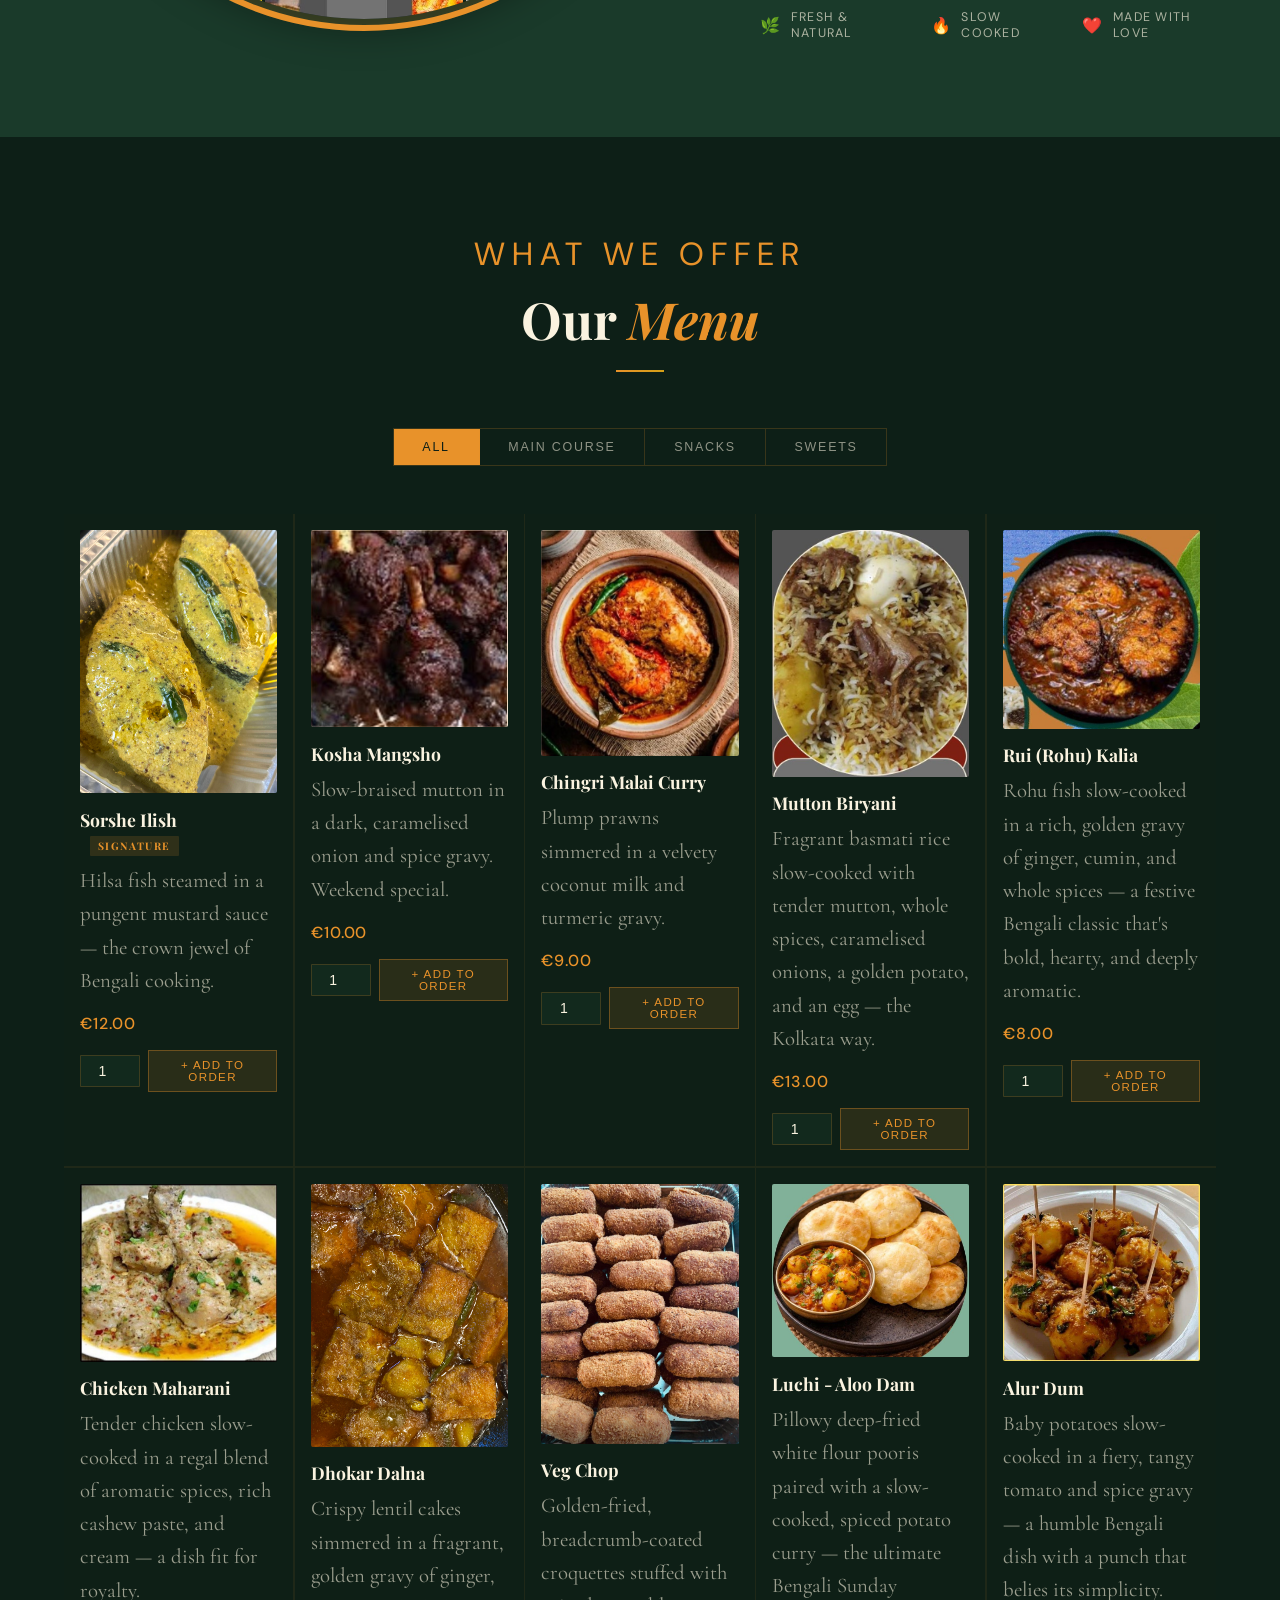
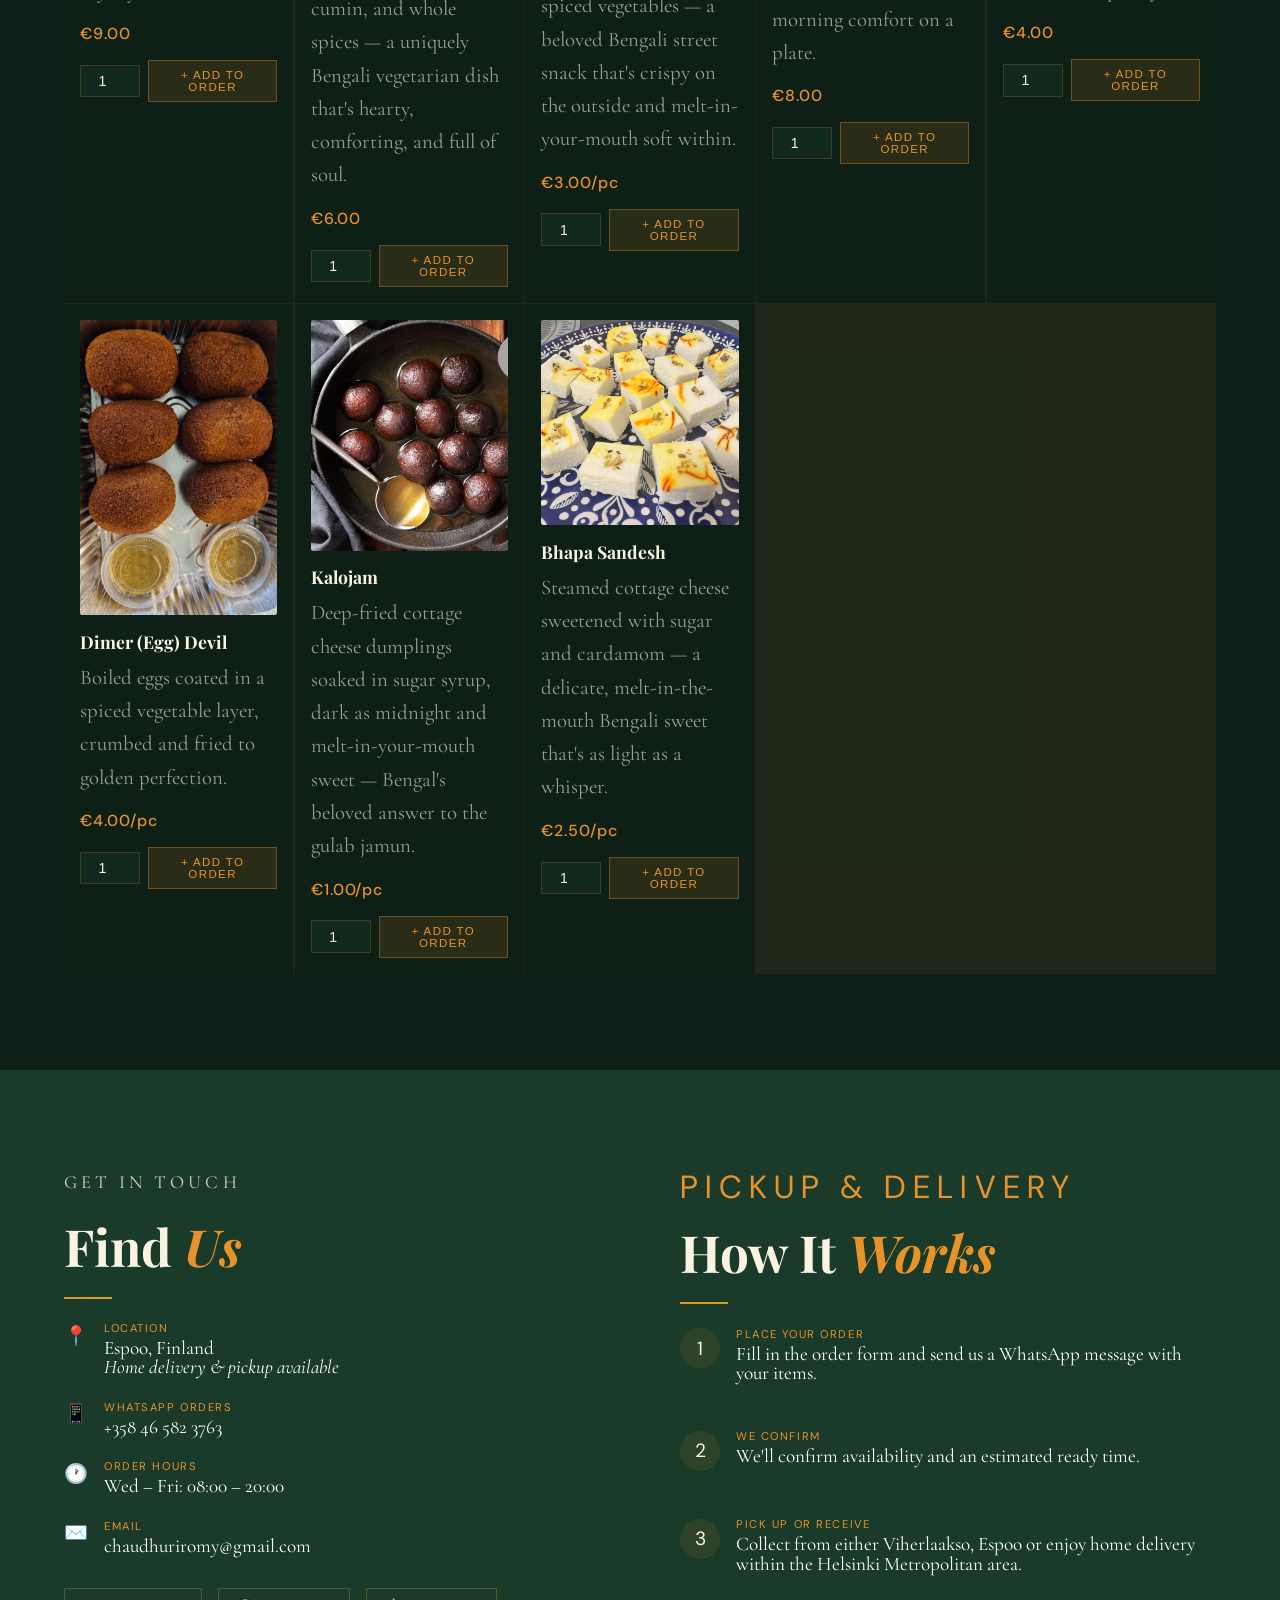
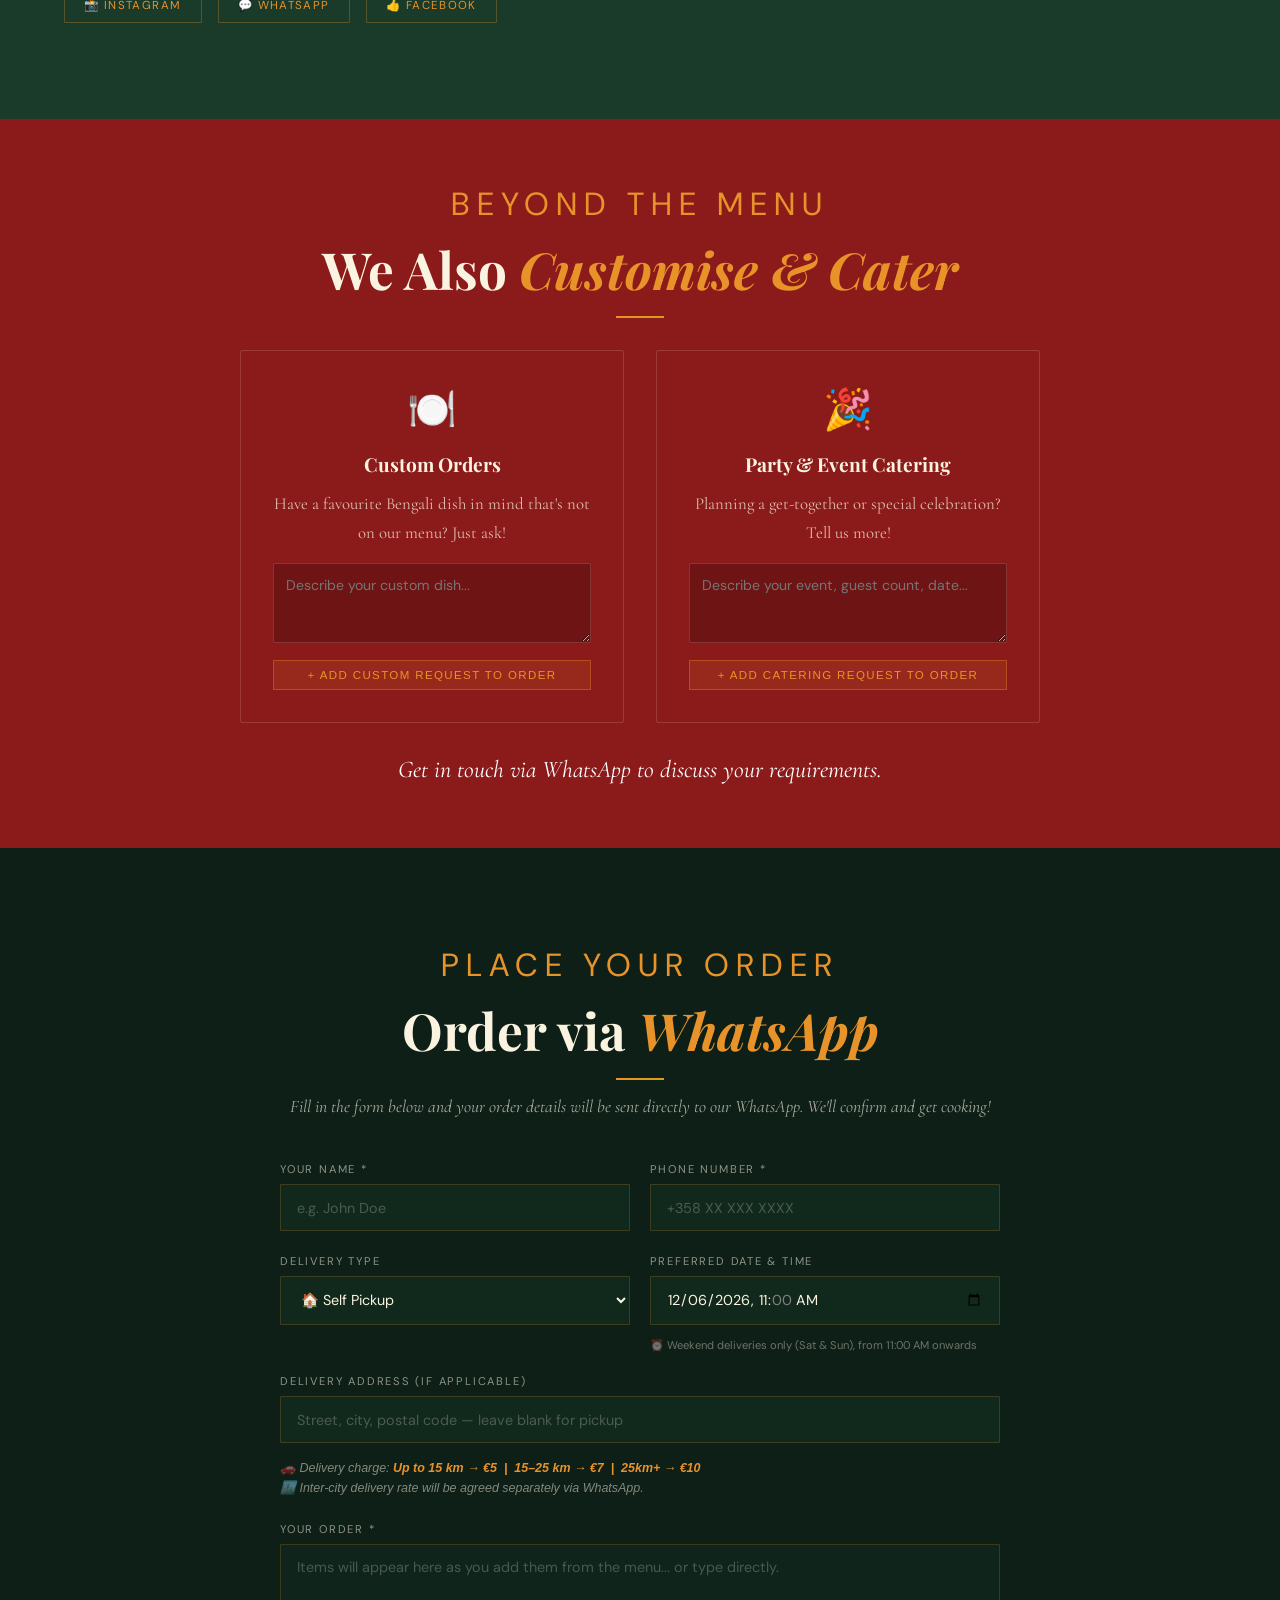
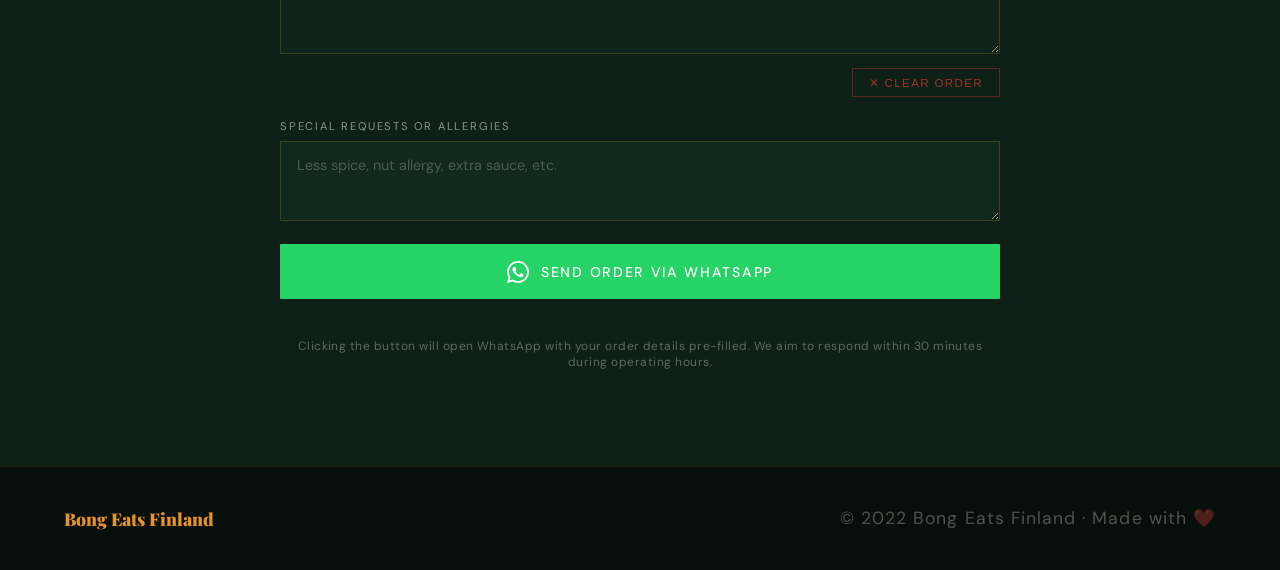
==== commit 8bad1152: "Weekdays enquiry" ====
--- a/index.html
+++ b/index.html
@@ -368,15 +368,36 @@
         <div class="form-group">
           <label class="form-label">Preferred Date & Time</label>
           <input type="datetime-local" class="form-input" id="orderTime" min="" step="3600">
-          <small style="color:rgba(250,243,224,0.4); font-size:0.7rem; margin-top:0.3rem;">
+          <small style="color:rgba(250,243,224,0.4); font-size:0.7rem; margin-top:0.3rem; display:block;">
             ⏰ Weekend deliveries only (Sat & Sun), from 11:00 AM onwards
           </small>
+          <div id="weekdayNote" style="display:none; margin-top:0.6rem; padding:0.7rem 1rem; background:rgba(232,146,42,0.08); border-left:3px solid var(--saffron); font-size:0.78rem; color:rgba(250,243,224,0.75); line-height:1.6;">
+            📅 We've moved your date to the next available weekend slot.<br>
+            Want to order on a weekday? <a href="https://wa.me/358465823763" target="_blank" style="color:var(--saffron); text-decoration:underline;">Chat with Bong Eats Finland on WhatsApp</a> and we'll see what we can do! 🍛
+          </div>
         </div>
       </div>
 
       <div class="form-group">
         <label class="form-label">Delivery Address (if applicable)</label>
-        <input type="text" class="form-input" id="orderAddress" placeholder="Street, city, postal code — leave blank for pickup">
+        <input type="text" class="form-input" id="orderAddress" placeholder="Street, city, postal code — leave blank for pickup" oninput="updateDeliveryCharge()">
+        <div id="deliveryInfo" style="margin-top:0.5rem; font-size:0.78rem; color:rgba(250,243,224,0.5); font-style:italic; line-height:1.6;">
+          🚗 Delivery charge: <strong style="color:var(--saffron);">Up to 15 km → €5 &nbsp;|&nbsp; 15–25 km → €7 &nbsp;|&nbsp; 25km+ → €10</strong><br>
+          🏙️ Inter-city delivery rate will be agreed separately via WhatsApp.
+        </div>
+        <div id="deliveryTypeNote" style="display:none; margin-top:0.4rem; padding:0.6rem 0.8rem; background:rgba(232,146,42,0.08); border-left:2px solid var(--saffron); font-size:0.78rem; color:rgba(250,243,224,0.7);"></div>
+      </div>
+
+      <div class="form-group" id="distanceGroup" style="display:none;">
+        <label class="form-label">Approximate Distance from Viherlaakso Espoo</label>
+        <select class="form-select" id="deliveryDistance" onchange="showDeliveryCharge()">
+          <option value="">— Select distance —</option>
+          <option value="15">Up to 15 km → €5.00</option>
+          <option value="25">15 – 25 km → €7.00</option>
+          <option value="far">25 km+ (within city) → €10.00</option>
+          <option value="intercity">Inter-city → Rate agreed via WhatsApp</option>
+        </select>
+        <div id="chargeDisplay" style="margin-top:0.4rem; font-size:0.8rem; color:var(--saffron); font-weight:500;"></div>
       </div>
 
       <div class="form-group">
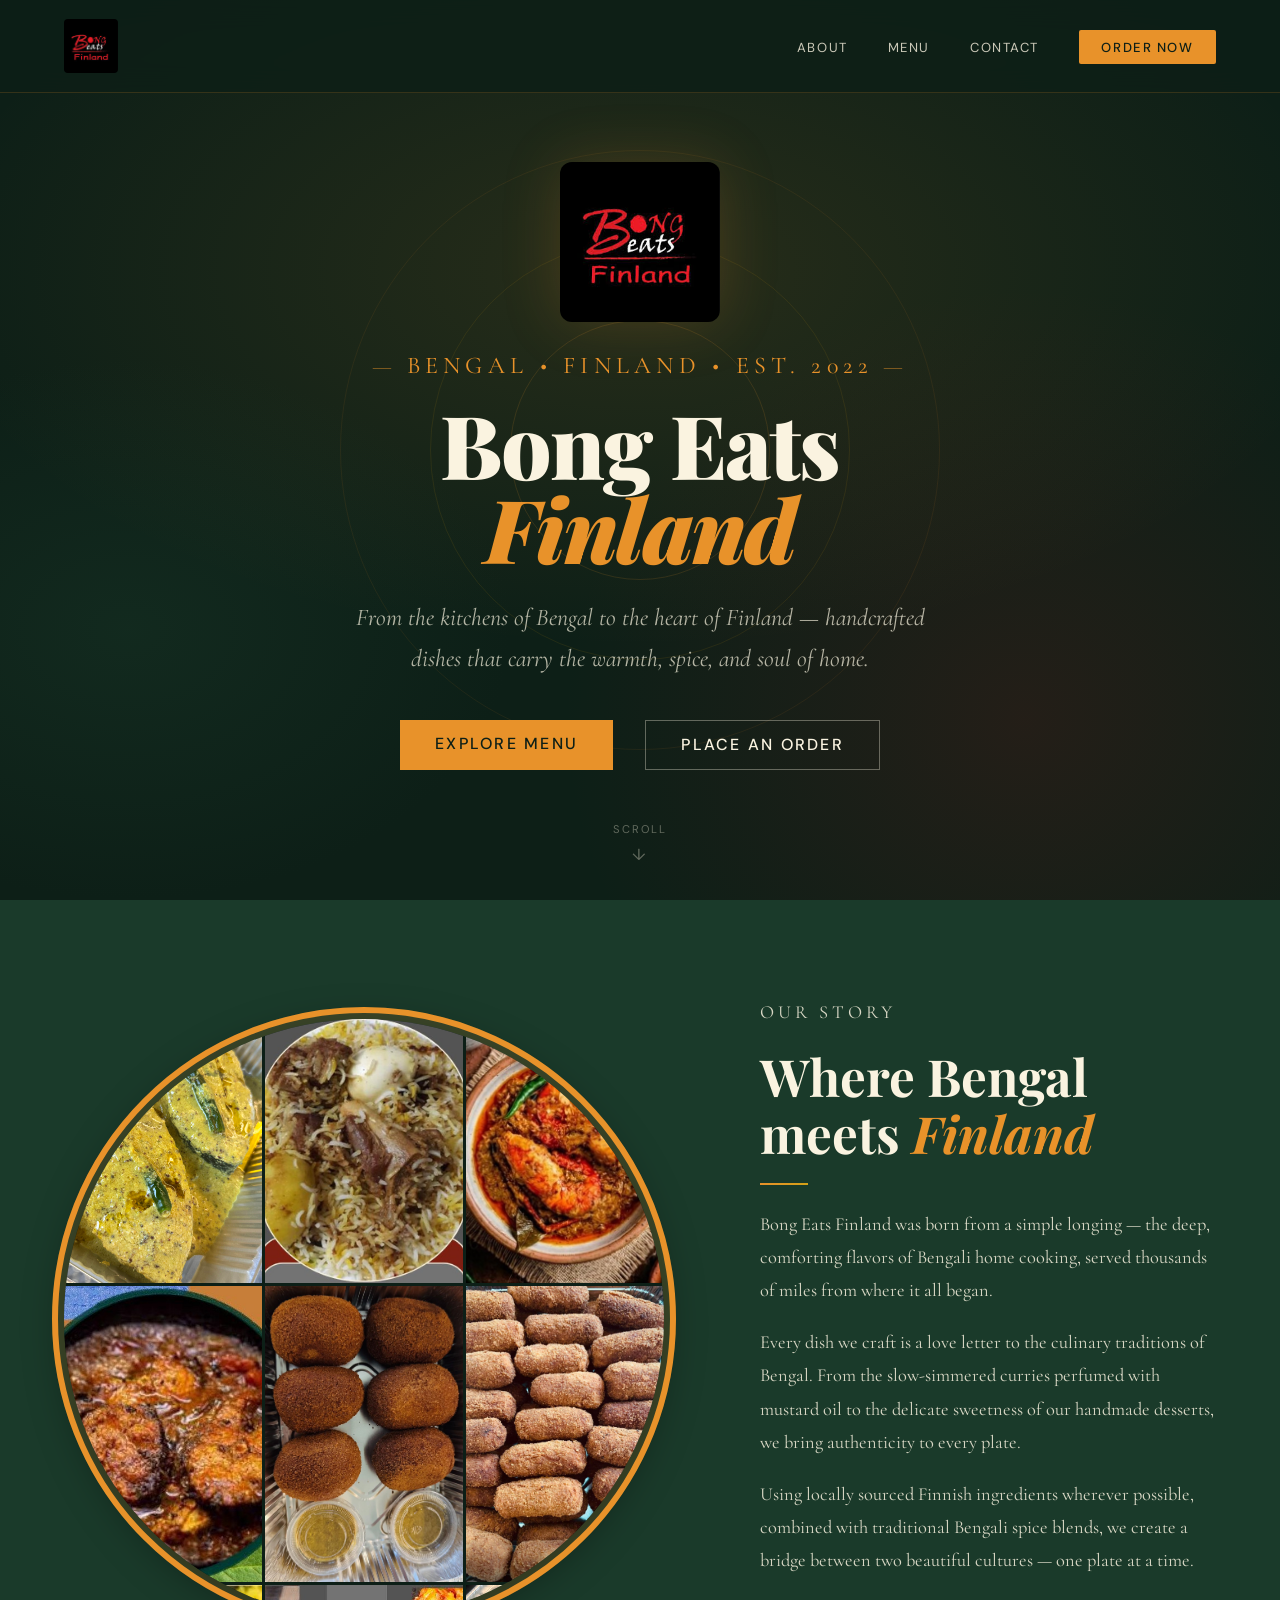
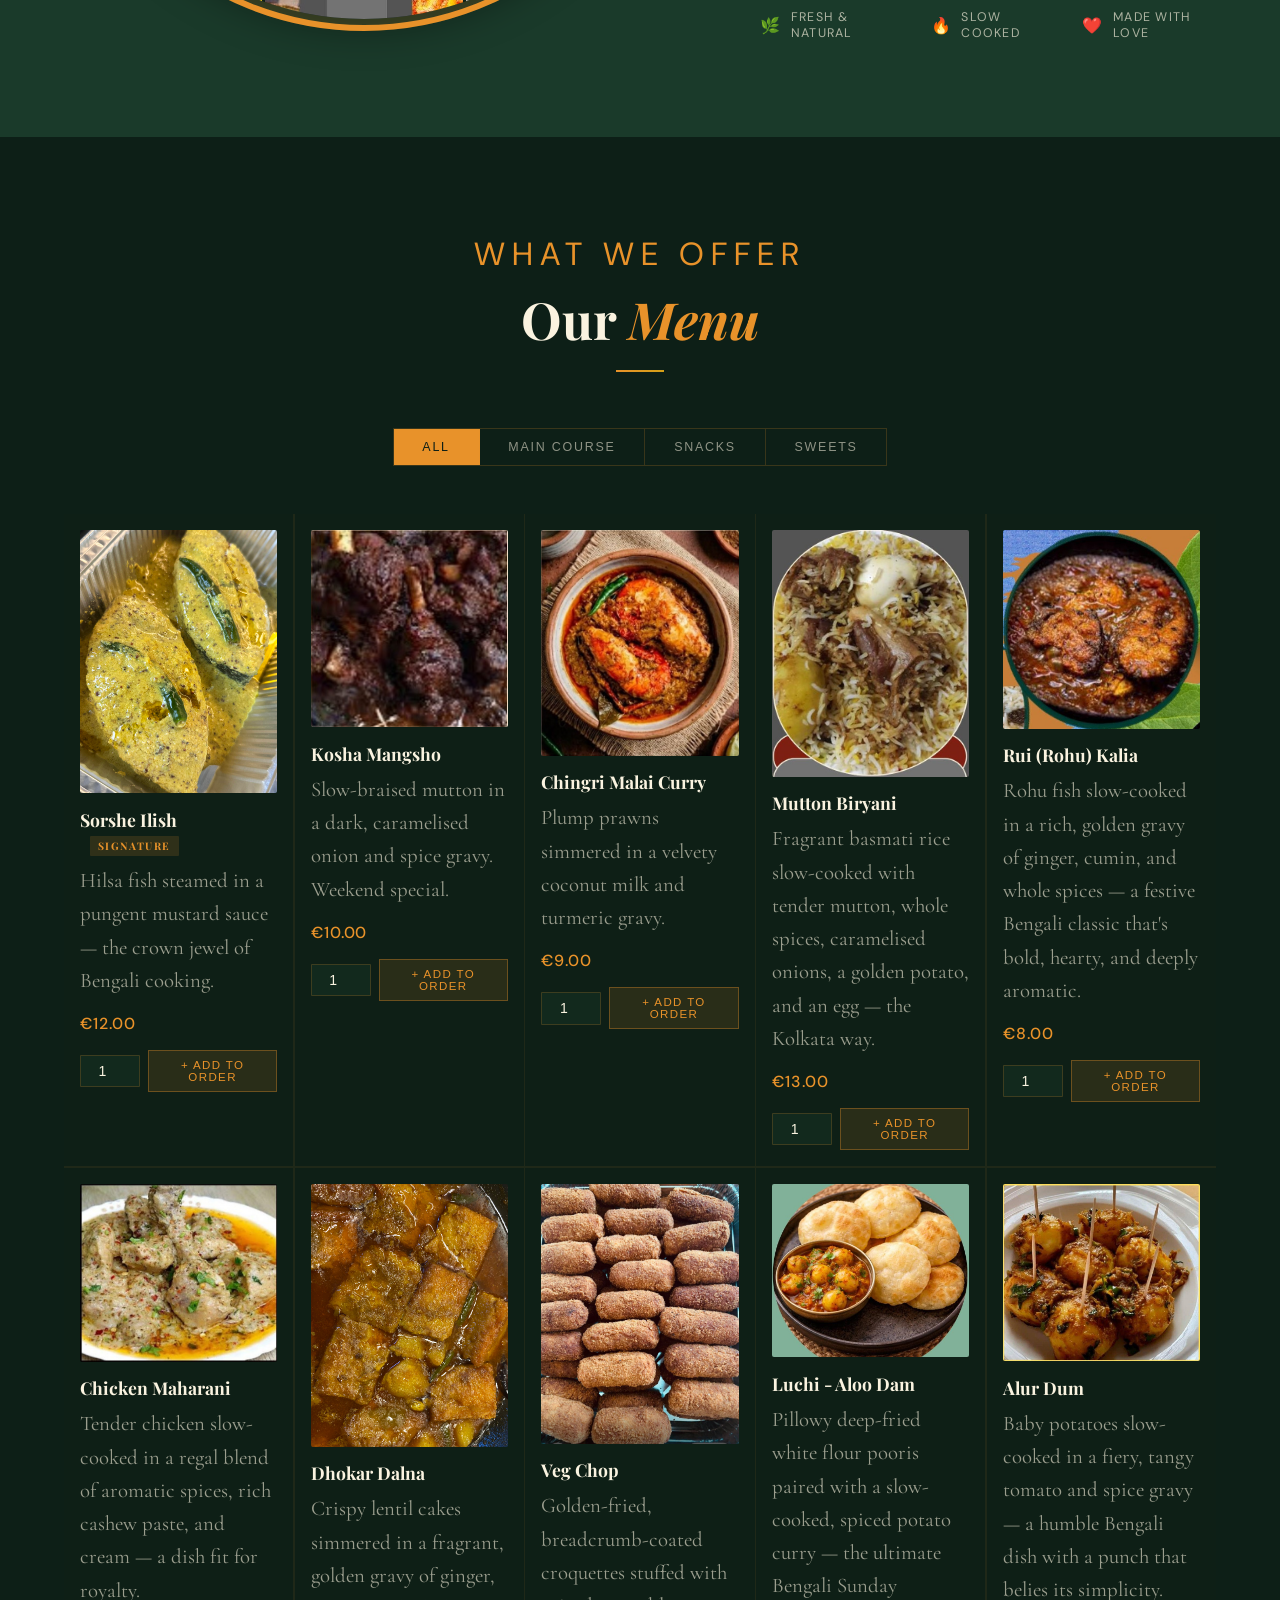
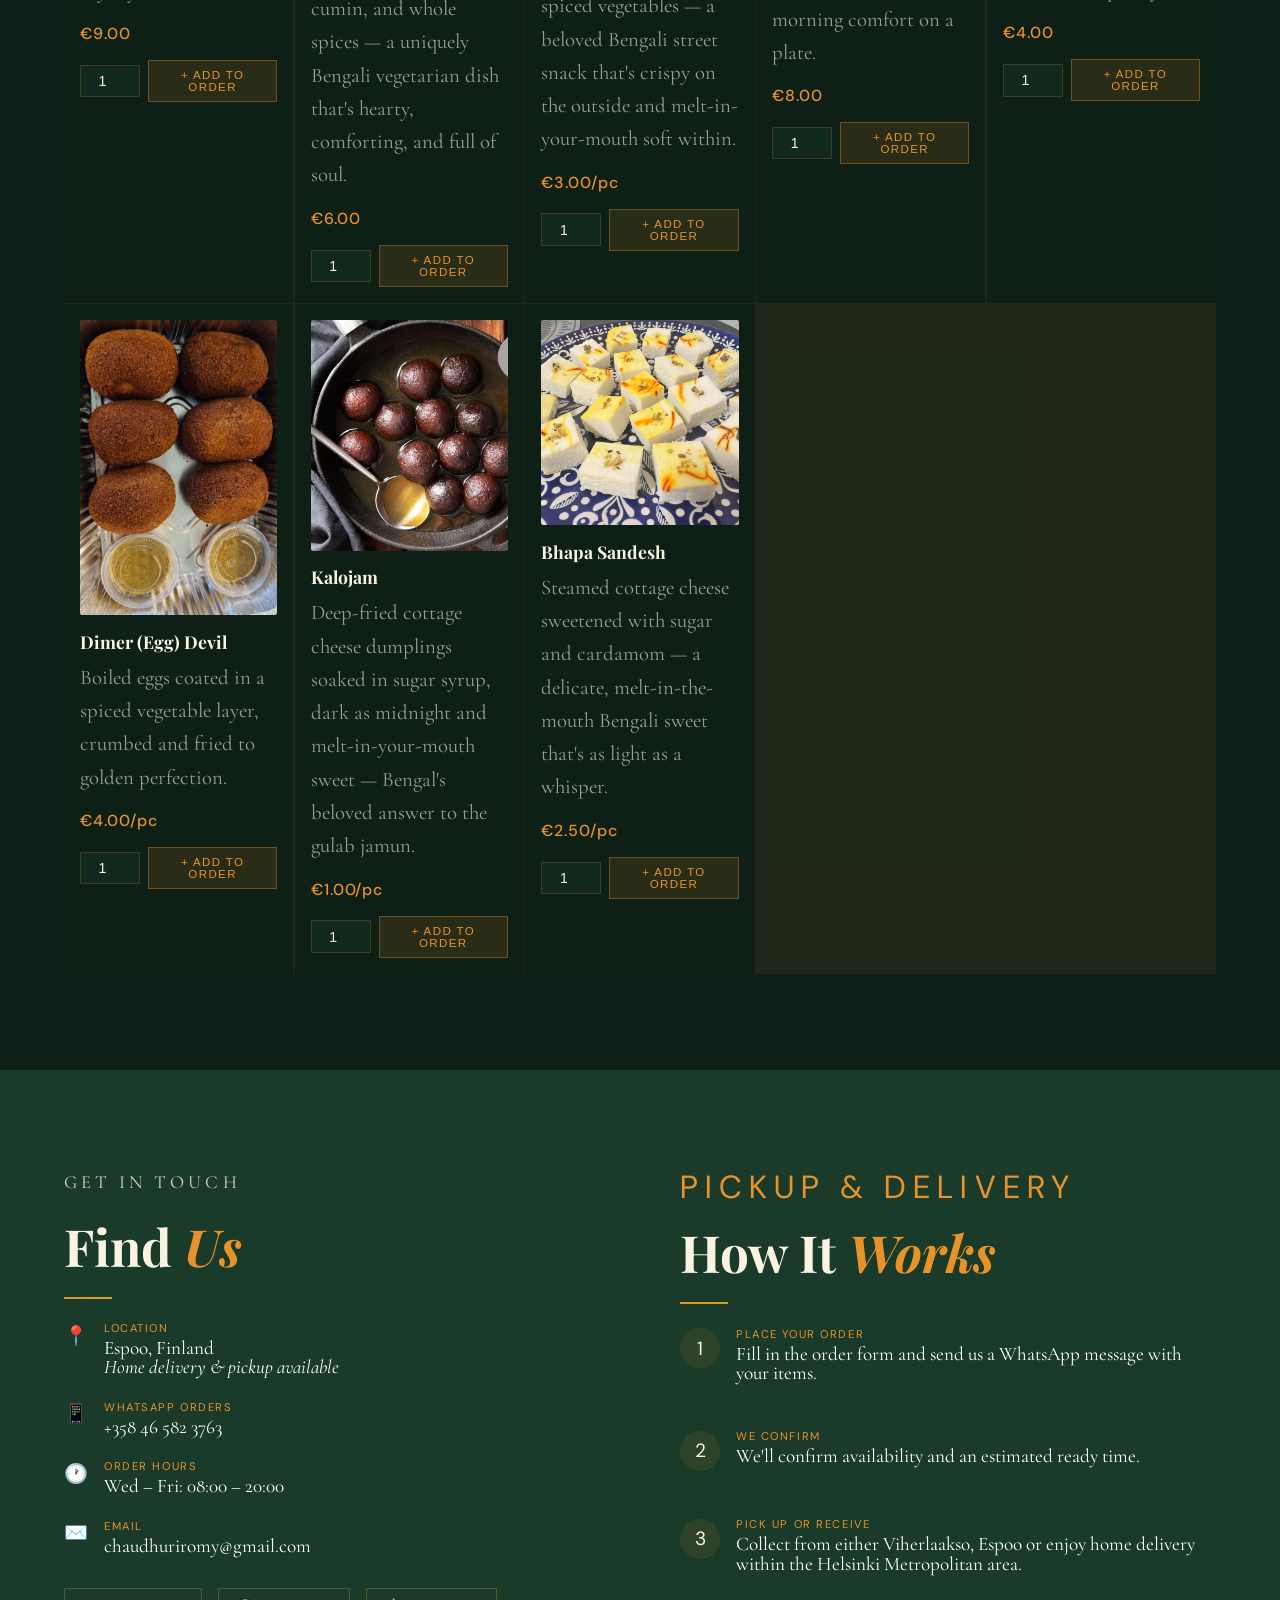
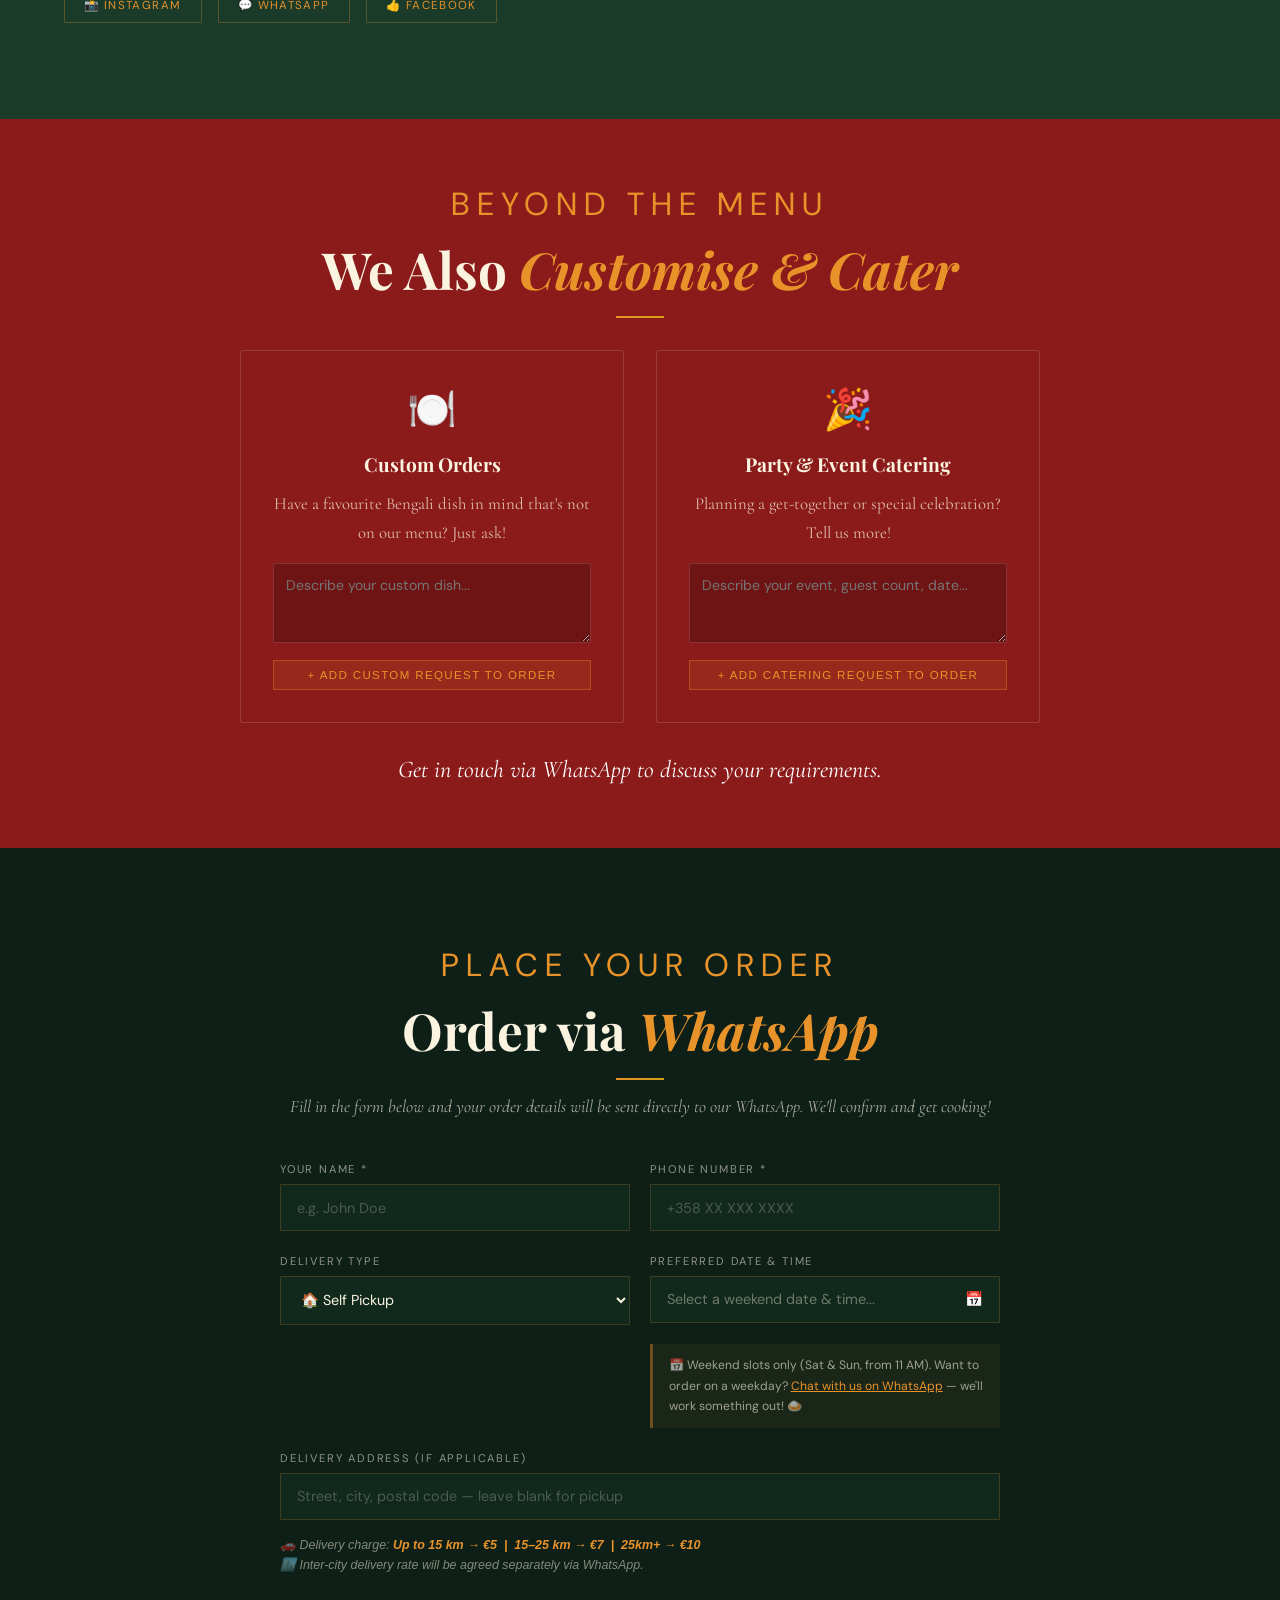
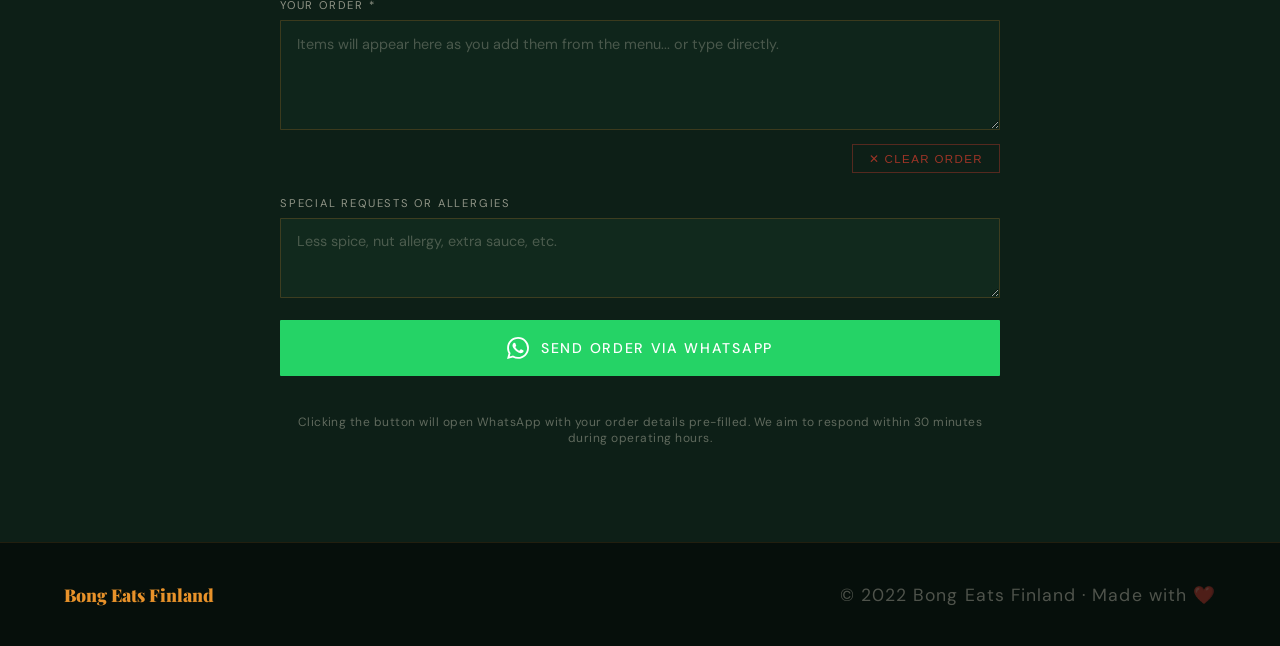
==== commit 4a3a923a: "Weekend demand" ====
--- a/index.html
+++ b/index.html
@@ -366,16 +366,66 @@
           </select>
         </div>
         <div class="form-group">
-          <label class="form-label">Preferred Date & Time</label>
-          <input type="datetime-local" class="form-input" id="orderTime" min="" step="3600">
-          <small style="color:rgba(250,243,224,0.4); font-size:0.7rem; margin-top:0.3rem; display:block;">
-            ⏰ Weekend deliveries only (Sat & Sun), from 11:00 AM onwards
-          </small>
-          <div id="weekdayNote" style="display:none; margin-top:0.6rem; padding:0.7rem 1rem; background:rgba(232,146,42,0.08); border-left:3px solid var(--saffron); font-size:0.78rem; color:rgba(250,243,224,0.75); line-height:1.6;">
-            📅 We've moved your date to the next available weekend slot.<br>
-            Want to order on a weekday? <a href="https://wa.me/358465823763" target="_blank" style="color:var(--saffron); text-decoration:underline;">Chat with Bong Eats Finland on WhatsApp</a> and we'll see what we can do! 🍛
+        <label class="form-label">Preferred Date & Time</label>
+
+        <!-- Hidden field that stores the final value for WhatsApp -->
+        <input type="hidden" id="orderTime">
+
+        <!-- Calendar trigger button -->
+        <div id="calTrigger" onclick="toggleCalendar()" class="form-input" style="cursor:pointer; display:flex; justify-content:space-between; align-items:center; user-select:none;">
+          <span id="calDisplay" style="color:rgba(250,243,224,0.4);">Select a weekend date & time...</span>
+          <span style="color:var(--saffron); font-size:0.9rem;">📅</span>
+        </div>
+
+        <!-- Custom Calendar -->
+        <div id="customCal" style="display:none; margin-top:0.5rem; background:rgba(13,31,23,0.97); border:1px solid rgba(232,146,42,0.25); border-radius:2px; padding:1.2rem; z-index:50; position:relative;">
+
+          <!-- Month navigation -->
+          <div style="display:flex; justify-content:space-between; align-items:center; margin-bottom:1rem;">
+            <button type="button" onclick="changeMonth(-1)" style="background:none; border:none; color:var(--saffron); font-size:1.2rem; cursor:pointer; padding:0.2rem 0.6rem;">‹</button>
+            <span id="calMonthLabel" style="font-family:'Playfair Display',serif; font-size:1rem; color:var(--cream);"></span>
+            <button type="button" onclick="changeMonth(1)" style="background:none; border:none; color:var(--saffron); font-size:1.2rem; cursor:pointer; padding:0.2rem 0.6rem;">›</button>
           </div>
-        </div>
+
+          <!-- Day headers -->
+          <div style="display:grid; grid-template-columns:repeat(7,1fr); gap:2px; margin-bottom:0.4rem; text-align:center;">
+            <span style="font-size:0.65rem; color:rgba(250,243,224,0.3); padding:0.2rem;">Mo</span>
+            <span style="font-size:0.65rem; color:rgba(250,243,224,0.3); padding:0.2rem;">Tu</span>
+            <span style="font-size:0.65rem; color:rgba(250,243,224,0.3); padding:0.2rem;">We</span>
+            <span style="font-size:0.65rem; color:rgba(250,243,224,0.3); padding:0.2rem;">Th</span>
+            <span style="font-size:0.65rem; color:rgba(250,243,224,0.3); padding:0.2rem;">Fr</span>
+            <span style="font-size:0.65rem; color:var(--saffron); padding:0.2rem; opacity:0.8;">Sa</span>
+            <span style="font-size:0.65rem; color:var(--saffron); padding:0.2rem; opacity:0.8;">Su</span>
+          </div>
+
+          <!-- Day grid -->
+          <div id="calDays" style="display:grid; grid-template-columns:repeat(7,1fr); gap:2px;"></div>
+
+          <!-- Time selector (shown after date picked) -->
+          <div id="calTimeRow" style="display:none; margin-top:1rem; border-top:1px solid rgba(232,146,42,0.15); padding-top:1rem;">
+            <label style="font-size:0.7rem; letter-spacing:0.14em; text-transform:uppercase; color:rgba(250,243,224,0.5); display:block; margin-bottom:0.5rem;">Select Time (11:00 AM onwards)</label>
+            <select id="calTime" class="form-select" onchange="confirmDateTime()">
+              <option value="">— Pick a time —</option>
+              <option value="11:00">11:00 AM</option>
+              <option value="12:00">12:00 PM</option>
+              <option value="13:00">1:00 PM</option>
+              <option value="14:00">2:00 PM</option>
+              <option value="15:00">3:00 PM</option>
+              <option value="16:00">4:00 PM</option>
+              <option value="17:00">5:00 PM</option>
+              <option value="18:00">6:00 PM</option>
+              <option value="19:00">7:00 PM</option>
+              <option value="20:00">8:00 PM</option>
+            </select>
+          </div>
+  </div>
+
+  <!-- Weekday note -->
+  <div style="margin-top:0.8rem; padding:0.7rem 1rem; background:rgba(232,146,42,0.06); border-left:3px solid rgba(232,146,42,0.4); font-size:0.76rem; color:rgba(250,243,224,0.6); line-height:1.7;">
+    📅 Weekend slots only (Sat & Sun, from 11 AM). Want to order on a weekday?
+    <a href="https://wa.me/358465823763" target="_blank" style="color:var(--saffron); text-decoration:underline;">Chat with us on WhatsApp</a> — we'll work something out! 🍛
+  </div>
+</div>
       </div>
 
       <div class="form-group">
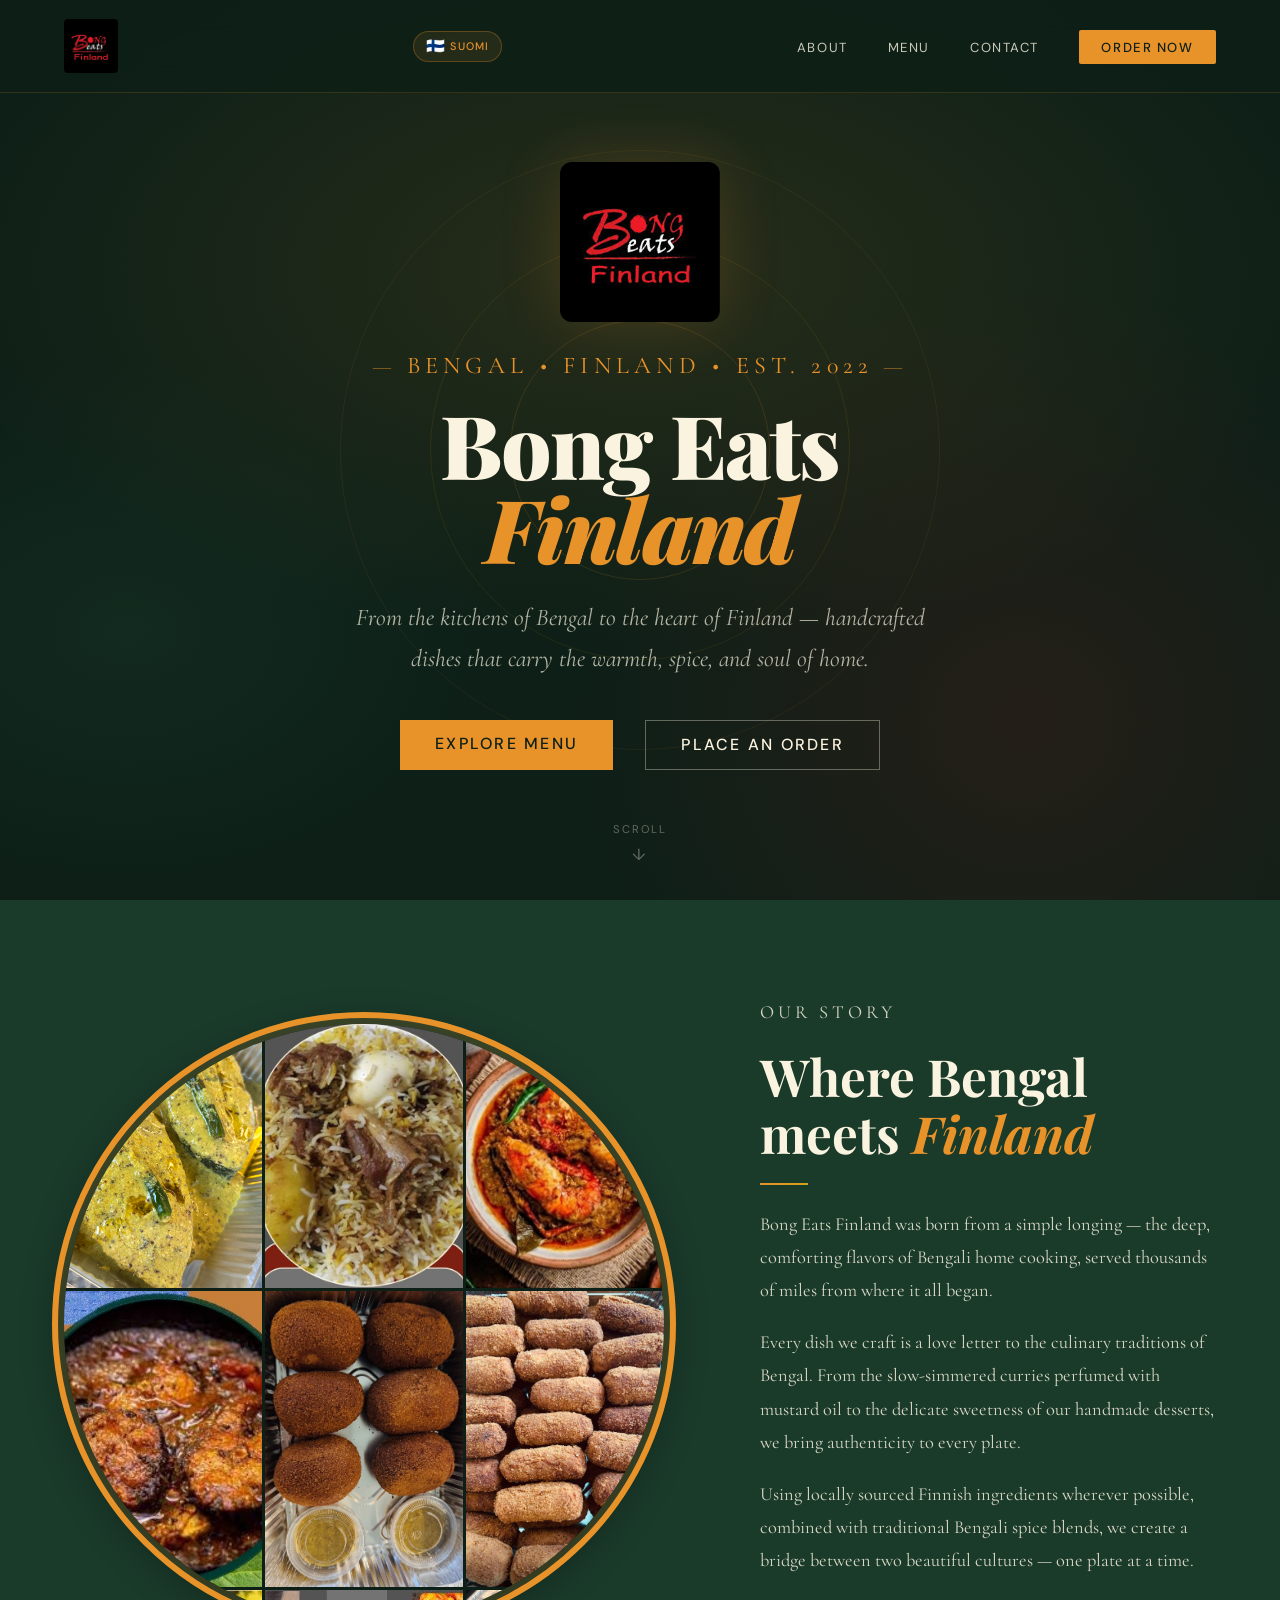
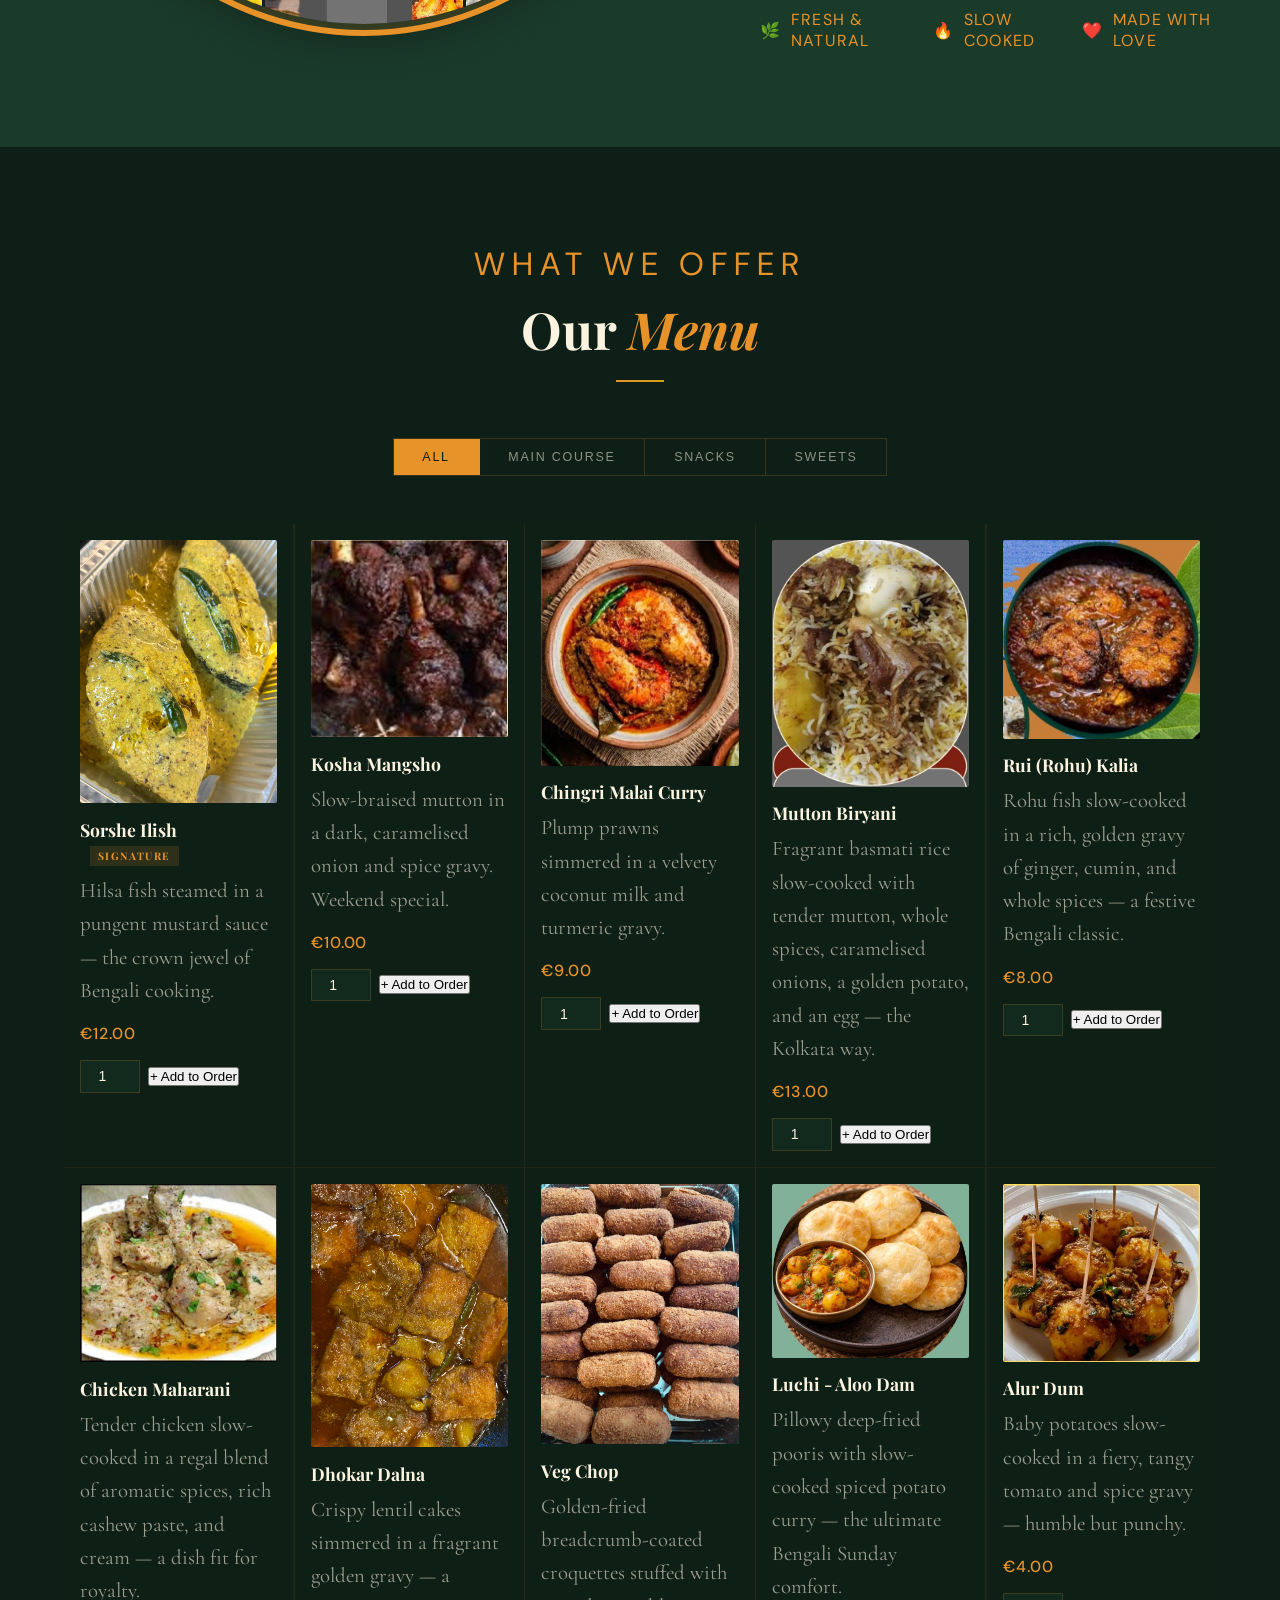
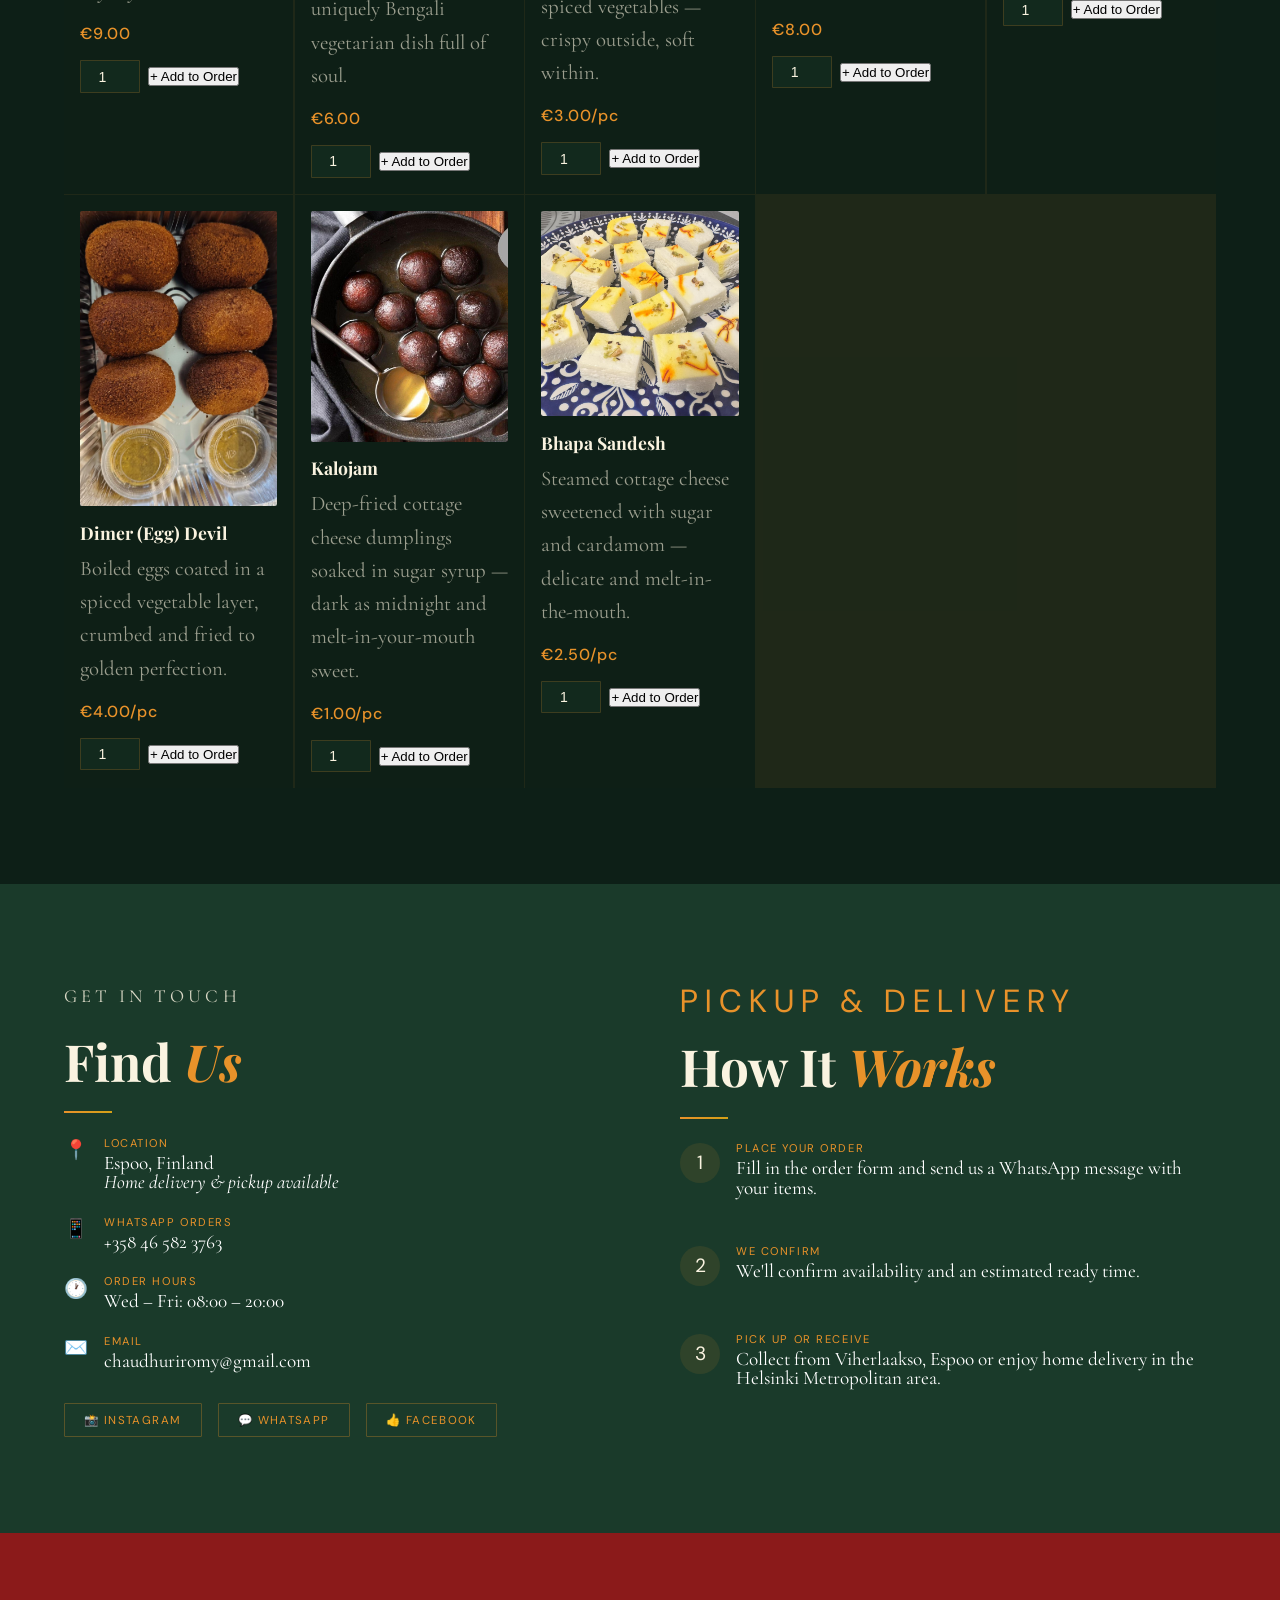
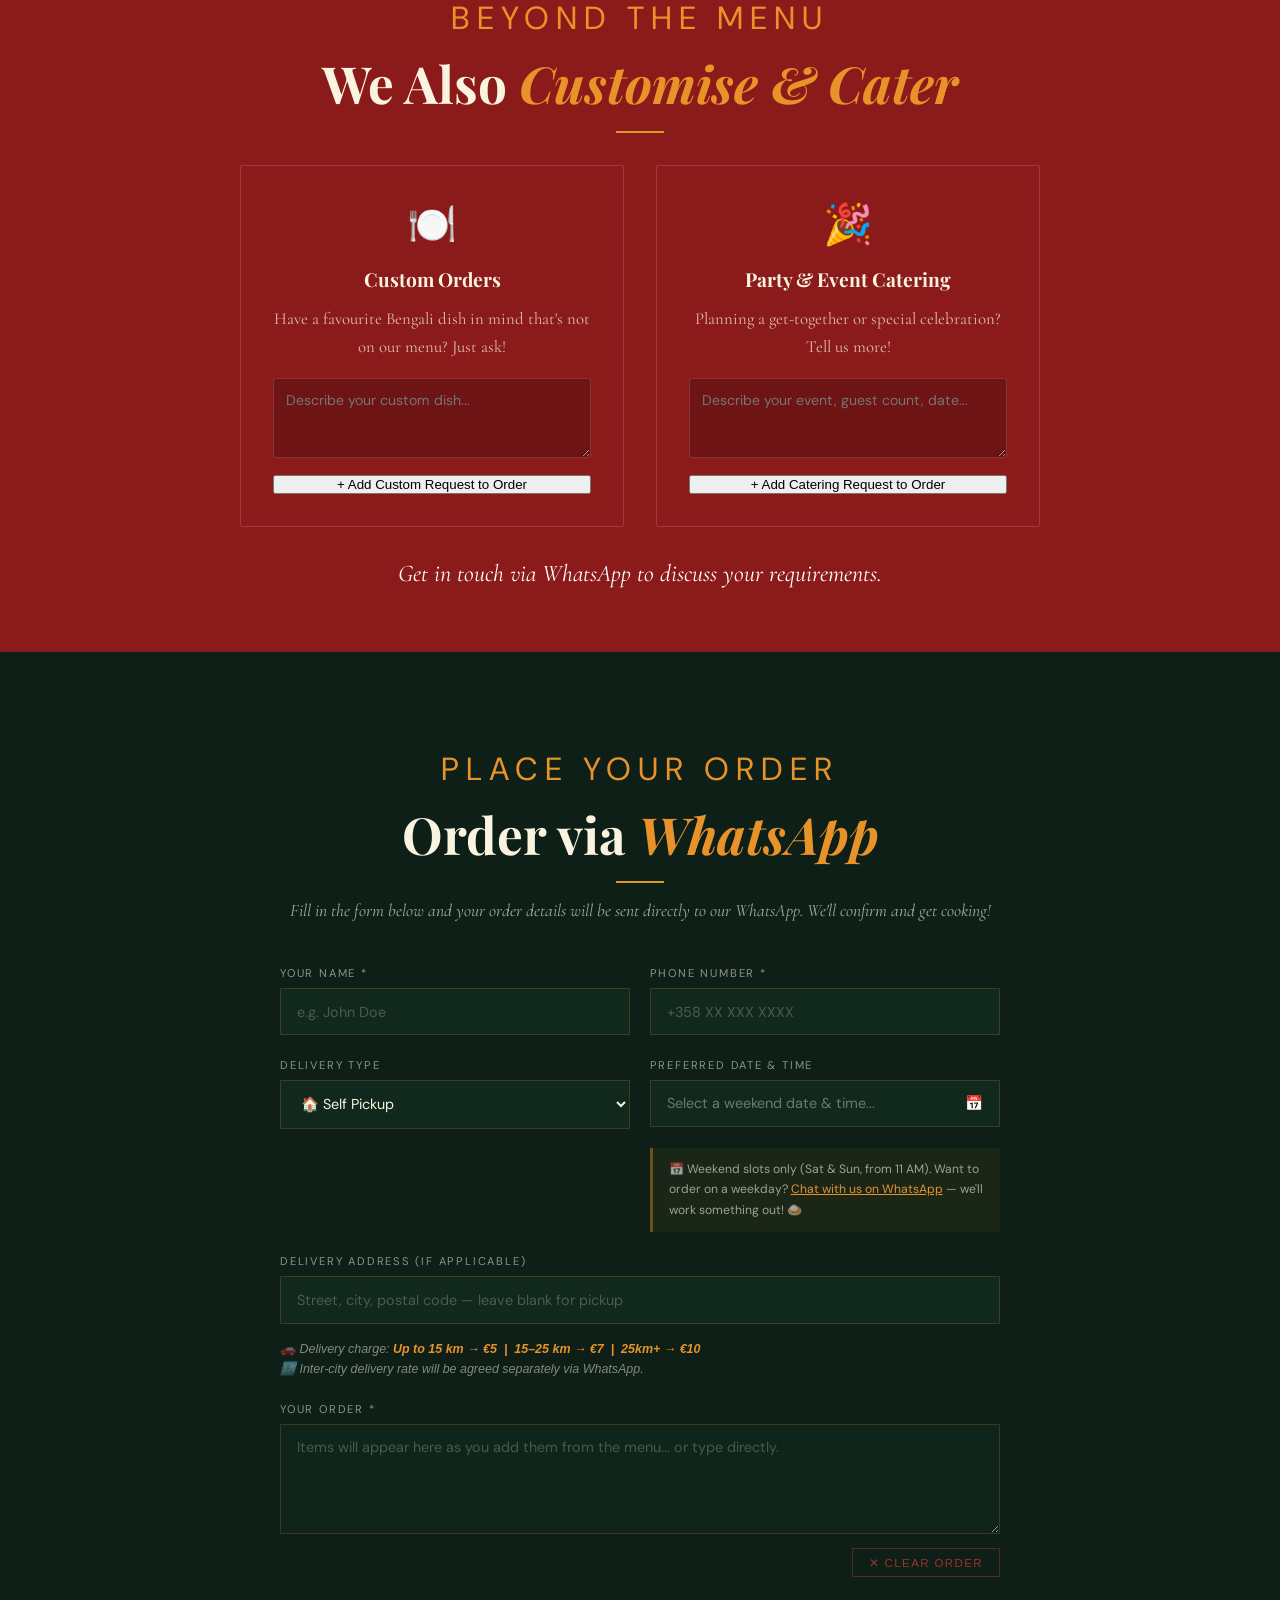
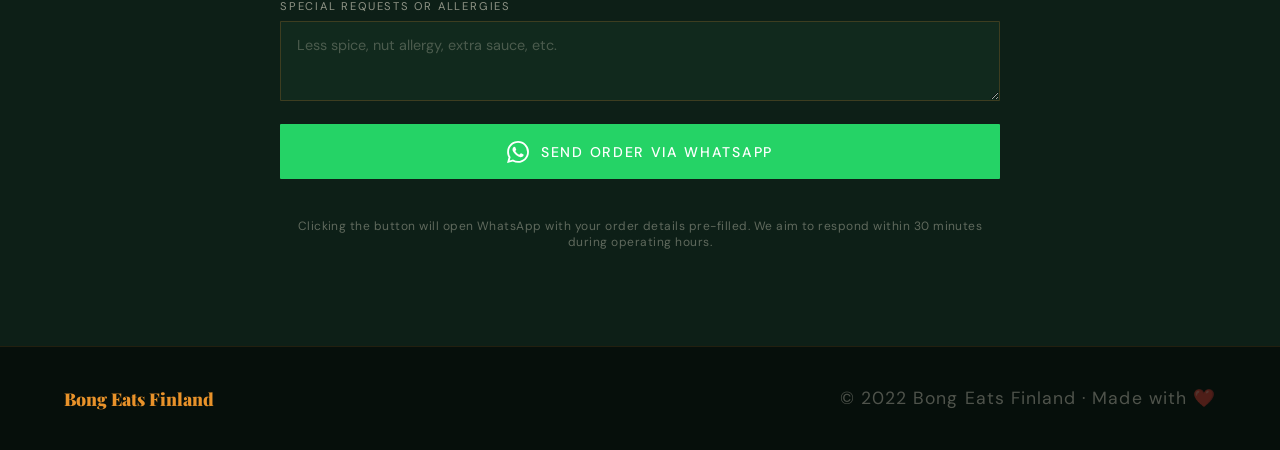
==== commit fae6295c: "Add Finnish/English language toggle" ====
--- a/index.html
+++ b/index.html
@@ -15,14 +15,20 @@
   <div class="nav-logo">
     <img src="1777834721676_image.png" alt="Bong Eats Finland">
   </div>
-  <button class="hamburger" id="hamburger" onclick="toggleMenu()" aria-label="Menu">
-    <span></span><span></span><span></span>
-  </button>
+  <div style="display:flex; align-items:center; gap:1rem;">
+    <div id="langToggle" onclick="toggleLang()" style="cursor:pointer; display:flex; align-items:center; gap:0.35rem; background:rgba(232,146,42,0.1); border:1px solid rgba(232,146,42,0.3); border-radius:20px; padding:0.28rem 0.75rem; transition:background 0.2s;" title="Vaihda kieltä / Switch language">
+      <span id="langFlag" style="font-size:0.95rem;">🇫🇮</span>
+      <span id="langLabel" style="font-size:0.68rem; letter-spacing:0.1em; text-transform:uppercase; color:var(--saffron); font-weight:500;">Suomi</span>
+    </div>
+    <button class="hamburger" id="hamburger" onclick="toggleMenu()" aria-label="Menu">
+      <span></span><span></span><span></span>
+    </button>
+  </div>
   <ul class="nav-links" id="navLinks">
-    <li><a href="#about" onclick="toggleMenu()">About</a></li>
-    <li><a href="#menu" onclick="toggleMenu()">Menu</a></li>
-    <li><a href="#contact" onclick="toggleMenu()">Contact</a></li>
-    <li><a href="#order" onclick="toggleMenu()" class="nav-order-btn">Order Now</a></li>
+    <li><a href="#about" onclick="toggleMenu()" data-en="About" data-fi="Tietoa">About</a></li>
+    <li><a href="#menu" onclick="toggleMenu()" data-en="Menu" data-fi="Ruokalista">Menu</a></li>
+    <li><a href="#contact" onclick="toggleMenu()" data-en="Contact" data-fi="Yhteystiedot">Contact</a></li>
+    <li><a href="#order" onclick="toggleMenu()" class="nav-order-btn" data-en="Order Now" data-fi="Tilaa nyt">Order Now</a></li>
   </ul>
 </nav>
 
@@ -32,61 +38,44 @@
   <div class="mandala m1"></div>
   <div class="mandala m2"></div>
   <div class="mandala m3"></div>
-
-  <img src="1777834721676_image.png" alt="Bong Eats Finland" style="width: 160px; height: 160px; object-fit: contain; border-radius: 12px; margin-bottom: 1.8rem; position: relative; box-shadow: 0 0 60px rgba(232,146,42,0.18);">
+  <img src="1777834721676_image.png" alt="Bong Eats Finland" style="width:160px;height:160px;object-fit:contain;border-radius:12px;margin-bottom:1.8rem;position:relative;box-shadow:0 0 60px rgba(232,146,42,0.18);">
   <p class="hero-badge">Bengal &bull; Finland &bull; Est. 2022</p>
   <h1 class="hero-title">
     <span class="line1">Bong Eats</span>
     <span class="line2">Finland</span>
   </h1>
-  <p class="hero-sub">
-    From the kitchens of Bengal to the heart of Finland — handcrafted 
-    dishes that carry the warmth, spice, and soul of home.
-  </p>
+  <p class="hero-sub" data-en="From the kitchens of Bengal to the heart of Finland — handcrafted dishes that carry the warmth, spice, and soul of home." data-fi="Bengalin keittiöistä Suomen sydämeen — käsintehtyä ruokaa, joka kantaa kodin lämpöä, mausteita ja sielua.">From the kitchens of Bengal to the heart of Finland — handcrafted dishes that carry the warmth, spice, and soul of home.</p>
   <div class="hero-cta-group">
-    <a href="#menu" class="btn-primary">Explore Menu</a>
-    <a href="#order" class="btn-outline">Place an Order</a>
-  </div>
-  <div class="scroll-hint">Scroll</div>
+    <a href="#menu" class="btn-primary" data-en="Explore Menu" data-fi="Tutustu ruokalistaan">Explore Menu</a>
+    <a href="#order" class="btn-outline" data-en="Place an Order" data-fi="Tee tilaus">Place an Order</a>
+  </div>
+  <div class="scroll-hint" data-en="Scroll" data-fi="Vieritä">Scroll</div>
 </section>
 
 <!-- ABOUT -->
 <section id="about">
-  <div style="width:600px; height:600px; border-radius:50%; overflow:hidden; display:grid; grid-template-columns:1fr 1fr 1fr; grid-template-rows:1fr 1fr 1fr; gap:3px; background:#0D1F17; outline: 6px solid #E8922A; outline-offset: 6px; box-shadow: 0 0 0 12px rgba(232,146,42,0.15), 0 8px 40px rgba(0,0,0,0.4);">
-    <img src="sorshe_ilish.jpg" style="width:100%; height:100%; object-fit:cover;">
-    <img src="mutton_biryani.jpg" style="width:100%; height:100%; object-fit:cover;">
-    <img src="chingri_malaikari.jpg" style="width:100%; height:100%; object-fit:cover;">
-    <img src="rui_kalia.jpg" style="width:100%; height:100%; object-fit:cover;">
-    <img src="egg_devil.jpg" style="width:100%; height:100%; object-fit:cover;">
-    <img src="veg_chop.jpg" style="width:100%; height:100%; object-fit:cover;">
-    <img src="basanti_polao-kasha_mangsho.jpg" style="width:100%; height:100%; object-fit:cover;">
-    <img src="veg_fried_rice-chiili_chicken.jpg" style="width:100%; height:100%; object-fit:cover;">
-    <img src="sorshe_ilish.jpg" style="width:100%; height:100%; object-fit:cover;">
-</div>
-
+  <div style="width:600px;height:600px;border-radius:50%;overflow:hidden;display:grid;grid-template-columns:1fr 1fr 1fr;grid-template-rows:1fr 1fr 1fr;gap:3px;background:#0D1F17;outline:6px solid #E8922A;outline-offset:6px;box-shadow:0 0 0 12px rgba(232,146,42,0.15),0 8px 40px rgba(0,0,0,0.4);">
+    <img src="sorshe_ilish.jpg" style="width:100%;height:100%;object-fit:cover;">
+    <img src="mutton_biryani.jpg" style="width:100%;height:100%;object-fit:cover;">
+    <img src="chingri_malaikari.jpg" style="width:100%;height:100%;object-fit:cover;">
+    <img src="rui_kalia.jpg" style="width:100%;height:100%;object-fit:cover;">
+    <img src="egg_devil.jpg" style="width:100%;height:100%;object-fit:cover;">
+    <img src="veg_chop.jpg" style="width:100%;height:100%;object-fit:cover;">
+    <img src="basanti_polao-kasha_mangsho.jpg" style="width:100%;height:100%;object-fit:cover;">
+    <img src="veg_fried_rice-chiili_chicken.jpg" style="width:100%;height:100%;object-fit:cover;">
+    <img src="sorshe_ilish.jpg" style="width:100%;height:100%;object-fit:cover;">
+  </div>
   <div class="about-text">
-    <p class="section-label">Our Story</p>
-    <h2 class="section-title">Where Bengal<br>meets <em>Finland</em></h2>
+    <p class="section-label" data-en="Our Story" data-fi="Tarinamme">Our Story</p>
+    <h2 class="section-title"><span data-en="Where Bengal meets" data-fi="Siellä missä Bengali kohtaa">Where Bengal meets</span> <em>Finland</em></h2>
     <div class="divider"></div>
-    <p>
-      Bong Eats Finland was born from a simple longing — the deep, comforting 
-      flavors of Bengali home cooking, served thousands of miles from where 
-      it all began.
-    </p>
-    <p>
-      Every dish we craft is a love letter to the culinary traditions of Bengal. 
-      From the slow-simmered curries perfumed with mustard oil to the delicate 
-      sweetness of our handmade desserts, we bring authenticity to every plate.
-    </p>
-    <p>
-      Using locally sourced Finnish ingredients wherever possible, combined with 
-      traditional Bengali spice blends, we create a bridge between two beautiful 
-      cultures — one plate at a time.
-    </p>
+    <p data-en="Bong Eats Finland was born from a simple longing — the deep, comforting flavors of Bengali home cooking, served thousands of miles from where it all began." data-fi="Bong Eats Finland syntyi yksinkertaisesta ikävästä — bengalilaisen kotikeittiön syvistä, lohduttavista mauista, tarjoiltuna tuhansien kilometrien päässä siitä, missä kaikki alkoi.">Bong Eats Finland was born from a simple longing — the deep, comforting flavors of Bengali home cooking, served thousands of miles from where it all began.</p>
+    <p data-en="Every dish we craft is a love letter to the culinary traditions of Bengal. From the slow-simmered curries perfumed with mustard oil to the delicate sweetness of our handmade desserts, we bring authenticity to every plate." data-fi="Jokainen valmistamamme annos on rakkauskirje Bengalin kulinaarisille perinteille. Sinappiöljyllä tuoksuvista hitaasti haudutetuista currykeitoista käsintehtyjen jälkiruokiemme makeuteen — tuomme aitoutta jokaiselle lautaselle.">Every dish we craft is a love letter to the culinary traditions of Bengal. From the slow-simmered curries perfumed with mustard oil to the delicate sweetness of our handmade desserts, we bring authenticity to every plate.</p>
+    <p data-en="Using locally sourced Finnish ingredients wherever possible, combined with traditional Bengali spice blends, we create a bridge between two beautiful cultures — one plate at a time." data-fi="Käyttämällä paikallisia suomalaisia raaka-aineita aina kun mahdollista, yhdistettynä perinteisiin bengalilaisiin mausteseoksiin, luomme sillan kahden kauniin kulttuurin välille — yksi lautanen kerrallaan.">Using locally sourced Finnish ingredients wherever possible, combined with traditional Bengali spice blends, we create a bridge between two beautiful cultures — one plate at a time.</p>
     <div class="values-row">
-      <div class="value-pill"><span>🌿</span> Fresh & Natural</div>
-      <div class="value-pill"><span>🔥</span> Slow Cooked</div>
-      <div class="value-pill"><span>❤️</span> Made with Love</div>
+      <div class="value-pill"><span>🌿</span><span data-en="Fresh & Natural" data-fi="Tuoretta & Luonnollista">Fresh & Natural</span></div>
+      <div class="value-pill"><span>🔥</span><span data-en="Slow Cooked" data-fi="Hitaasti keitetty">Slow Cooked</span></div>
+      <div class="value-pill"><span>❤️</span><span data-en="Made with Love" data-fi="Tehty rakkaudella">Made with Love</span></div>
     </div>
   </div>
 </section>
@@ -94,183 +83,195 @@
 <!-- MENU -->
 <section id="menu">
   <div class="menu-header">
-    <p class="section-label">What We Offer</p>
-    <h2 class="section-title">Our <em>Menu</em></h2>
+    <p class="section-label" data-en="What We Offer" data-fi="Mitä tarjoamme">What We Offer</p>
+    <h2 class="section-title"><span data-en="Our" data-fi="Meidän">Our</span> <em data-en="Menu" data-fi="Ruokalistamme">Menu</em></h2>
     <div class="divider"></div>
   </div>
-
   <div class="menu-tabs">
-    <button class="tab-btn active" onclick="filterMenu('all', this)">All</button>
-    <button class="tab-btn" onclick="filterMenu('main', this)">Main Course</button>
-    <button class="tab-btn" onclick="filterMenu('snack', this)">Snacks</button>
-    <button class="tab-btn" onclick="filterMenu('sweet', this)">Sweets</button>
-  </div>
-
+    <button class="tab-btn active" onclick="filterMenu('all',this)" data-en="All" data-fi="Kaikki">All</button>
+    <button class="tab-btn" onclick="filterMenu('main',this)" data-en="Main Course" data-fi="Pääruoka">Main Course</button>
+    <button class="tab-btn" onclick="filterMenu('snack',this)" data-en="Snacks" data-fi="Välipalat">Snacks</button>
+    <button class="tab-btn" onclick="filterMenu('sweet',this)" data-en="Sweets" data-fi="Jälkiruoat">Sweets</button>
+  </div>
   <div class="menu-grid" id="menuGrid">
-    <div class="menu-item" data-cat="main">
-      <img src="sorshe_ilish.jpg" style="width:100%; height:auto; object-fit:contain; border-radius:2px; margin-bottom:0.6rem;">
-      <div class="item-name">Sorshe Ilish <span class="item-tag">Signature</span></div>
-      <div class="item-desc">Hilsa fish steamed in a pungent mustard sauce — the crown jewel of Bengali cooking.</div>
+
+    <div class="menu-item" data-cat="main">
+      <img src="sorshe_ilish.jpg" style="width:100%;height:auto;object-fit:contain;border-radius:2px;margin-bottom:0.6rem;">
+      <div class="item-name">Sorshe Ilish <span class="item-tag" data-en="Signature" data-fi="Erikoisuus">Signature</span></div>
+      <div class="item-desc" data-en="Hilsa fish steamed in a pungent mustard sauce — the crown jewel of Bengali cooking." data-fi="Hilsa-kala höyrytettynä pistävässä sinappikasteikkeessa — bengalilaisen keittiön kruununjalokivi.">Hilsa fish steamed in a pungent mustard sauce — the crown jewel of Bengali cooking.</div>
       <div class="item-price">€12.00</div>
-      <div style="display:flex; gap:0.5rem; margin-top:1rem; align-items:center;">
-        <input type="number" id="qty_sorshe" min="1" max="50" value="1" style="width:60px; padding:0.45rem; background:rgba(26,58,42,0.4); border:1px solid rgba(232,146,42,0.2); color:var(--cream); font-size:0.88rem; text-align:center; border-radius:1px; outline:none;">
-        <button type="button" onclick="addToOrder('Sorshe Ilish – €12.00', 'qty_sorshe')" style="flex:1; background:rgba(232,146,42,0.12); border:1px solid rgba(232,146,42,0.35); color:var(--saffron); padding:0.5rem; font-size:0.72rem; letter-spacing:0.12em; text-transform:uppercase; cursor:pointer;" onmouseover="this.style.background='rgba(232,146,42,0.25)'" onmouseout="this.style.background='rgba(232,146,42,0.12)'">+ Add to Order</button>
-      </div>
-    </div>
-    <div class="menu-item" data-cat="main">
-      <img src="kasha_mangsho.jpg" style="width:100%; height:auto; object-fit:contain; border-radius:2px; margin-bottom:0.6rem;">
+      <div style="display:flex;gap:0.5rem;margin-top:1rem;align-items:center;">
+        <input type="number" id="qty_sorshe" min="1" max="50" value="1" style="width:60px;padding:0.45rem;background:rgba(26,58,42,0.4);border:1px solid rgba(232,146,42,0.2);color:var(--cream);font-size:0.88rem;text-align:center;border-radius:1px;outline:none;">
+        <button type="button" onclick="addToOrder('Sorshe Ilish – €12.00','qty_sorshe')" class="add-btn" data-en="+ Add to Order" data-fi="+ Lisää tilaukseen">+ Add to Order</button>
+      </div>
+    </div>
+
+    <div class="menu-item" data-cat="main">
+      <img src="kasha_mangsho.jpg" style="width:100%;height:auto;object-fit:contain;border-radius:2px;margin-bottom:0.6rem;">
       <div class="item-name">Kosha Mangsho</div>
-      <div class="item-desc">Slow-braised mutton in a dark, caramelised onion and spice gravy. Weekend special.</div>
+      <div class="item-desc" data-en="Slow-braised mutton in a dark, caramelised onion and spice gravy. Weekend special." data-fi="Hitaasti haudutettu lampaanliha tummassa, karamellisoitujen sipulien ja mausteiden kastikkeessa. Viikonlopun erikoisuus.">Slow-braised mutton in a dark, caramelised onion and spice gravy. Weekend special.</div>
       <div class="item-price">€10.00</div>
-      <div style="display:flex; gap:0.5rem; margin-top:1rem; align-items:center;">
-        <input type="number" id="qty_kosha" min="1" max="50" value="1" style="width:60px; padding:0.45rem; background:rgba(26,58,42,0.4); border:1px solid rgba(232,146,42,0.2); color:var(--cream); font-size:0.88rem; text-align:center; border-radius:1px; outline:none;">
-        <button type="button" onclick="addToOrder('Kosha Mangsho – €10.00', 'qty_kosha')" style="flex:1; background:rgba(232,146,42,0.12); border:1px solid rgba(232,146,42,0.35); color:var(--saffron); padding:0.5rem; font-size:0.72rem; letter-spacing:0.12em; text-transform:uppercase; cursor:pointer;" onmouseover="this.style.background='rgba(232,146,42,0.25)'" onmouseout="this.style.background='rgba(232,146,42,0.12)'">+ Add to Order</button>
-      </div>
-    </div>
-    <div class="menu-item" data-cat="main">
-      <img src="chingri_malaikari.jpg" style="width:100%; height:auto; object-fit:contain; border-radius:2px; margin-bottom:0.6rem;">
+      <div style="display:flex;gap:0.5rem;margin-top:1rem;align-items:center;">
+        <input type="number" id="qty_kosha" min="1" max="50" value="1" style="width:60px;padding:0.45rem;background:rgba(26,58,42,0.4);border:1px solid rgba(232,146,42,0.2);color:var(--cream);font-size:0.88rem;text-align:center;border-radius:1px;outline:none;">
+        <button type="button" onclick="addToOrder('Kosha Mangsho – €10.00','qty_kosha')" class="add-btn" data-en="+ Add to Order" data-fi="+ Lisää tilaukseen">+ Add to Order</button>
+      </div>
+    </div>
+
+    <div class="menu-item" data-cat="main">
+      <img src="chingri_malaikari.jpg" style="width:100%;height:auto;object-fit:contain;border-radius:2px;margin-bottom:0.6rem;">
       <div class="item-name">Chingri Malai Curry</div>
-      <div class="item-desc">Plump prawns simmered in a velvety coconut milk and turmeric gravy.</div>
+      <div class="item-desc" data-en="Plump prawns simmered in a velvety coconut milk and turmeric gravy." data-fi="Mehevät katkaravut haudutettuna samettisessa kookosmaito- ja kurkumakastikkeessa.">Plump prawns simmered in a velvety coconut milk and turmeric gravy.</div>
       <div class="item-price">€9.00</div>
-      <div style="display:flex; gap:0.5rem; margin-top:1rem; align-items:center;">
-        <input type="number" id="qty_cmc" min="1" max="50" value="1" style="width:60px; padding:0.45rem; background:rgba(26,58,42,0.4); border:1px solid rgba(232,146,42,0.2); color:var(--cream); font-size:0.88rem; text-align:center; border-radius:1px; outline:none;">
-        <button type="button" onclick="addToOrder('Chingri Malai Curry – €9.00', 'qty_cmc')" style="flex:1; background:rgba(232,146,42,0.12); border:1px solid rgba(232,146,42,0.35); color:var(--saffron); padding:0.5rem; font-size:0.72rem; letter-spacing:0.12em; text-transform:uppercase; cursor:pointer;" onmouseover="this.style.background='rgba(232,146,42,0.25)'" onmouseout="this.style.background='rgba(232,146,42,0.12)'">+ Add to Order</button>
-      </div>
-    </div>
-    <div class="menu-item" data-cat="main">
-      <img src="mutton_biryani.jpg" style="width:100%; height:auto; object-fit:contain; border-radius:2px; margin-bottom:0.6rem;">
+      <div style="display:flex;gap:0.5rem;margin-top:1rem;align-items:center;">
+        <input type="number" id="qty_cmc" min="1" max="50" value="1" style="width:60px;padding:0.45rem;background:rgba(26,58,42,0.4);border:1px solid rgba(232,146,42,0.2);color:var(--cream);font-size:0.88rem;text-align:center;border-radius:1px;outline:none;">
+        <button type="button" onclick="addToOrder('Chingri Malai Curry – €9.00','qty_cmc')" class="add-btn" data-en="+ Add to Order" data-fi="+ Lisää tilaukseen">+ Add to Order</button>
+      </div>
+    </div>
+
+    <div class="menu-item" data-cat="main">
+      <img src="mutton_biryani.jpg" style="width:100%;height:auto;object-fit:contain;border-radius:2px;margin-bottom:0.6rem;">
       <div class="item-name">Mutton Biryani</div>
-      <div class="item-desc">Fragrant basmati rice slow-cooked with tender mutton, whole spices, caramelised onions, a golden potato, and an egg — the Kolkata way.</div>
+      <div class="item-desc" data-en="Fragrant basmati rice slow-cooked with tender mutton, whole spices, caramelised onions, a golden potato, and an egg — the Kolkata way." data-fi="Tuoksuva basmatiriisi hitaasti kypsennetty murean lampaan, kokonaisten mausteiden, karamellisoitujen sipulien, kultaisen perunan ja munan kanssa — Kolkatan tyyliin.">Fragrant basmati rice slow-cooked with tender mutton, whole spices, caramelised onions, a golden potato, and an egg — the Kolkata way.</div>
       <div class="item-price">€13.00</div>
-      <div style="display:flex; gap:0.5rem; margin-top:1rem; align-items:center;">
-        <input type="number" id="qty_mb" min="1" max="50" value="1" style="width:60px; padding:0.45rem; background:rgba(26,58,42,0.4); border:1px solid rgba(232,146,42,0.2); color:var(--cream); font-size:0.88rem; text-align:center; border-radius:1px; outline:none;">
-        <button type="button" onclick="addToOrder('Mutton Biryani – €13.00', 'qty_mb')" style="flex:1; background:rgba(232,146,42,0.12); border:1px solid rgba(232,146,42,0.35); color:var(--saffron); padding:0.5rem; font-size:0.72rem; letter-spacing:0.12em; text-transform:uppercase; cursor:pointer;" onmouseover="this.style.background='rgba(232,146,42,0.25)'" onmouseout="this.style.background='rgba(232,146,42,0.12)'">+ Add to Order</button>
-      </div>
-    </div>
-    <div class="menu-item" data-cat="main">
-      <img src="rui_kalia.jpg" style="width:100%; height:auto; object-fit:contain; border-radius:2px; margin-bottom:0.6rem;">
+      <div style="display:flex;gap:0.5rem;margin-top:1rem;align-items:center;">
+        <input type="number" id="qty_mb" min="1" max="50" value="1" style="width:60px;padding:0.45rem;background:rgba(26,58,42,0.4);border:1px solid rgba(232,146,42,0.2);color:var(--cream);font-size:0.88rem;text-align:center;border-radius:1px;outline:none;">
+        <button type="button" onclick="addToOrder('Mutton Biryani – €13.00','qty_mb')" class="add-btn" data-en="+ Add to Order" data-fi="+ Lisää tilaukseen">+ Add to Order</button>
+      </div>
+    </div>
+
+    <div class="menu-item" data-cat="main">
+      <img src="rui_kalia.jpg" style="width:100%;height:auto;object-fit:contain;border-radius:2px;margin-bottom:0.6rem;">
       <div class="item-name">Rui (Rohu) Kalia</div>
-      <div class="item-desc">Rohu fish slow-cooked in a rich, golden gravy of ginger, cumin, and whole spices — a festive Bengali classic that's bold, hearty, and deeply aromatic.</div>
+      <div class="item-desc" data-en="Rohu fish slow-cooked in a rich, golden gravy of ginger, cumin, and whole spices — a festive Bengali classic." data-fi="Rohu-kala hitaasti kypsennetty rikkaassa, kultaisessa inkivääri-, kumina- ja kokonaisten mausteiden kastikkeessa — bengalilainen juhlaklassikko.">Rohu fish slow-cooked in a rich, golden gravy of ginger, cumin, and whole spices — a festive Bengali classic.</div>
       <div class="item-price">€8.00</div>
-      <div style="display:flex; gap:0.5rem; margin-top:1rem; align-items:center;">
-        <input type="number" id="qty_rk" min="1" max="50" value="1" style="width:60px; padding:0.45rem; background:rgba(26,58,42,0.4); border:1px solid rgba(232,146,42,0.2); color:var(--cream); font-size:0.88rem; text-align:center; border-radius:1px; outline:none;">
-        <button type="button" onclick="addToOrder('Rui (Rohu) Kalia – €8.00', 'qty_rk')" style="flex:1; background:rgba(232,146,42,0.12); border:1px solid rgba(232,146,42,0.35); color:var(--saffron); padding:0.5rem; font-size:0.72rem; letter-spacing:0.12em; text-transform:uppercase; cursor:pointer;" onmouseover="this.style.background='rgba(232,146,42,0.25)'" onmouseout="this.style.background='rgba(232,146,42,0.12)'">+ Add to Order</button>
-      </div>
-    </div>
-    <div class="menu-item" data-cat="main">
-      <img src="Chicken_maharani.jpg" style="width:100%; height:auto; object-fit:contain; border-radius:2px; margin-bottom:0.6rem;">
+      <div style="display:flex;gap:0.5rem;margin-top:1rem;align-items:center;">
+        <input type="number" id="qty_rk" min="1" max="50" value="1" style="width:60px;padding:0.45rem;background:rgba(26,58,42,0.4);border:1px solid rgba(232,146,42,0.2);color:var(--cream);font-size:0.88rem;text-align:center;border-radius:1px;outline:none;">
+        <button type="button" onclick="addToOrder('Rui (Rohu) Kalia – €8.00','qty_rk')" class="add-btn" data-en="+ Add to Order" data-fi="+ Lisää tilaukseen">+ Add to Order</button>
+      </div>
+    </div>
+
+    <div class="menu-item" data-cat="main">
+      <img src="Chicken_maharani.jpg" style="width:100%;height:auto;object-fit:contain;border-radius:2px;margin-bottom:0.6rem;">
       <div class="item-name">Chicken Maharani</div>
-      <div class="item-desc">Tender chicken slow-cooked in a regal blend of aromatic spices, rich cashew paste, and cream — a dish fit for royalty.</div>
+      <div class="item-desc" data-en="Tender chicken slow-cooked in a regal blend of aromatic spices, rich cashew paste, and cream — a dish fit for royalty." data-fi="Murea kana hitaasti kypsennetty kuninkaallisessa aromaattisten mausteiden, rikkaan cashewpastan ja kerman sekoituksessa.">Tender chicken slow-cooked in a regal blend of aromatic spices, rich cashew paste, and cream — a dish fit for royalty.</div>
       <div class="item-price">€9.00</div>
-      <div style="display:flex; gap:0.5rem; margin-top:1rem; align-items:center;">
-        <input type="number" id="qty_rani" min="1" max="50" value="1" style="width:60px; padding:0.45rem; background:rgba(26,58,42,0.4); border:1px solid rgba(232,146,42,0.2); color:var(--cream); font-size:0.88rem; text-align:center; border-radius:1px; outline:none;">
-        <button type="button" onclick="addToOrder('Chicken Maharani – €9.00', 'qty_rani')" style="flex:1; background:rgba(232,146,42,0.12); border:1px solid rgba(232,146,42,0.35); color:var(--saffron); padding:0.5rem; font-size:0.72rem; letter-spacing:0.12em; text-transform:uppercase; cursor:pointer;" onmouseover="this.style.background='rgba(232,146,42,0.25)'" onmouseout="this.style.background='rgba(232,146,42,0.12)'">+ Add to Order</button>
-      </div>
-    </div>
-    <div class="menu-item" data-cat="main">
-      <img src="Dhokar_dalna.jpeg" style="width:100%; height:auto; object-fit:contain; border-radius:2px; margin-bottom:0.6rem;">
+      <div style="display:flex;gap:0.5rem;margin-top:1rem;align-items:center;">
+        <input type="number" id="qty_rani" min="1" max="50" value="1" style="width:60px;padding:0.45rem;background:rgba(26,58,42,0.4);border:1px solid rgba(232,146,42,0.2);color:var(--cream);font-size:0.88rem;text-align:center;border-radius:1px;outline:none;">
+        <button type="button" onclick="addToOrder('Chicken Maharani – €9.00','qty_rani')" class="add-btn" data-en="+ Add to Order" data-fi="+ Lisää tilaukseen">+ Add to Order</button>
+      </div>
+    </div>
+
+    <div class="menu-item" data-cat="main">
+      <img src="Dhokar_dalna.jpeg" style="width:100%;height:auto;object-fit:contain;border-radius:2px;margin-bottom:0.6rem;">
       <div class="item-name">Dhokar Dalna</div>
-      <div class="item-desc">Crispy lentil cakes simmered in a fragrant, golden gravy of ginger, cumin, and whole spices — a uniquely Bengali vegetarian dish that's hearty, comforting, and full of soul.</div>
+      <div class="item-desc" data-en="Crispy lentil cakes simmered in a fragrant golden gravy — a uniquely Bengali vegetarian dish full of soul." data-fi="Rapeita linssipiirakoita haudutettuna tuoksuvassa kultaisessa kastikkeessa — ainutlaatuinen bengalilainen kasvisruoka.">Crispy lentil cakes simmered in a fragrant golden gravy — a uniquely Bengali vegetarian dish full of soul.</div>
       <div class="item-price">€6.00</div>
-      <div style="display:flex; gap:0.5rem; margin-top:1rem; align-items:center;">
-        <input type="number" id="qty_dhoka" min="1" max="50" value="1" style="width:60px; padding:0.45rem; background:rgba(26,58,42,0.4); border:1px solid rgba(232,146,42,0.2); color:var(--cream); font-size:0.88rem; text-align:center; border-radius:1px; outline:none;">
-        <button type="button" onclick="addToOrder('Dhokar Dalna – €6.00', 'qty_dhoka')" style="flex:1; background:rgba(232,146,42,0.12); border:1px solid rgba(232,146,42,0.35); color:var(--saffron); padding:0.5rem; font-size:0.72rem; letter-spacing:0.12em; text-transform:uppercase; cursor:pointer;" onmouseover="this.style.background='rgba(232,146,42,0.25)'" onmouseout="this.style.background='rgba(232,146,42,0.12)'">+ Add to Order</button>
-      </div>
-    </div>
+      <div style="display:flex;gap:0.5rem;margin-top:1rem;align-items:center;">
+        <input type="number" id="qty_dhoka" min="1" max="50" value="1" style="width:60px;padding:0.45rem;background:rgba(26,58,42,0.4);border:1px solid rgba(232,146,42,0.2);color:var(--cream);font-size:0.88rem;text-align:center;border-radius:1px;outline:none;">
+        <button type="button" onclick="addToOrder('Dhokar Dalna – €6.00','qty_dhoka')" class="add-btn" data-en="+ Add to Order" data-fi="+ Lisää tilaukseen">+ Add to Order</button>
+      </div>
+    </div>
+
     <div class="menu-item" data-cat="snack">
-      <img src="veg_chop.jpg" style="width:100%; height:auto; object-fit:contain; border-radius:2px; margin-bottom:0.6rem;">
+      <img src="veg_chop.jpg" style="width:100%;height:auto;object-fit:contain;border-radius:2px;margin-bottom:0.6rem;">
       <div class="item-name">Veg Chop</div>
-      <div class="item-desc">Golden-fried, breadcrumb-coated croquettes stuffed with spiced vegetables — a beloved Bengali street snack that's crispy on the outside and melt-in-your-mouth soft within.</div>
+      <div class="item-desc" data-en="Golden-fried breadcrumb-coated croquettes stuffed with spiced vegetables — crispy outside, soft within." data-fi="Kultaiseksi paistetut kroketit täytetty mausteisilla kasviksilla — rapea ulkoa, pehmeä sisältä.">Golden-fried breadcrumb-coated croquettes stuffed with spiced vegetables — crispy outside, soft within.</div>
       <div class="item-price">€3.00/pc</div>
-      <div style="display:flex; gap:0.5rem; margin-top:1rem; align-items:center;">
-        <input type="number" id="qty_vc" min="1" max="50" value="1" style="width:60px; padding:0.45rem; background:rgba(26,58,42,0.4); border:1px solid rgba(232,146,42,0.2); color:var(--cream); font-size:0.88rem; text-align:center; border-radius:1px; outline:none;">
-        <button type="button" onclick="addToOrder('Veg Chop – €3.00', 'qty_vc')" style="flex:1; background:rgba(232,146,42,0.12); border:1px solid rgba(232,146,42,0.35); color:var(--saffron); padding:0.5rem; font-size:0.72rem; letter-spacing:0.12em; text-transform:uppercase; cursor:pointer;" onmouseover="this.style.background='rgba(232,146,42,0.25)'" onmouseout="this.style.background='rgba(232,146,42,0.12)'">+ Add to Order</button>
-      </div>
-    </div>
+      <div style="display:flex;gap:0.5rem;margin-top:1rem;align-items:center;">
+        <input type="number" id="qty_vc" min="1" max="50" value="1" style="width:60px;padding:0.45rem;background:rgba(26,58,42,0.4);border:1px solid rgba(232,146,42,0.2);color:var(--cream);font-size:0.88rem;text-align:center;border-radius:1px;outline:none;">
+        <button type="button" onclick="addToOrder('Veg Chop – €3.00','qty_vc')" class="add-btn" data-en="+ Add to Order" data-fi="+ Lisää tilaukseen">+ Add to Order</button>
+      </div>
+    </div>
+
     <div class="menu-item" data-cat="snack">
-      <img src="luchi_aludam.jpg" style="width:100%; height:auto; object-fit:contain; border-radius:2px; margin-bottom:0.6rem;">
+      <img src="luchi_aludam.jpg" style="width:100%;height:auto;object-fit:contain;border-radius:2px;margin-bottom:0.6rem;">
       <div class="item-name">Luchi - Aloo Dam</div>
-      <div class="item-desc">Pillowy deep-fried white flour pooris paired with a slow-cooked, spiced potato curry — the ultimate Bengali Sunday morning comfort on a plate.</div>
+      <div class="item-desc" data-en="Pillowy deep-fried pooris with slow-cooked spiced potato curry — the ultimate Bengali Sunday comfort." data-fi="Pehmeät uppopaistetut purit hitaasti keitetyn mausteisen perunacurryn kanssa — bengalilaisen sunnuntain lohdutus.">Pillowy deep-fried pooris with slow-cooked spiced potato curry — the ultimate Bengali Sunday comfort.</div>
       <div class="item-price">€8.00</div>
-      <div style="display:flex; gap:0.5rem; margin-top:1rem; align-items:center;">
-        <input type="number" id="qty_luchi" min="1" max="50" value="1" style="width:60px; padding:0.45rem; background:rgba(26,58,42,0.4); border:1px solid rgba(232,146,42,0.2); color:var(--cream); font-size:0.88rem; text-align:center; border-radius:1px; outline:none;">
-        <button type="button" onclick="addToOrder('Luchi - Aloo Dam – €8.00', 'qty_luchi')" style="flex:1; background:rgba(232,146,42,0.12); border:1px solid rgba(232,146,42,0.35); color:var(--saffron); padding:0.5rem; font-size:0.72rem; letter-spacing:0.12em; text-transform:uppercase; cursor:pointer;" onmouseover="this.style.background='rgba(232,146,42,0.25)'" onmouseout="this.style.background='rgba(232,146,42,0.12)'">+ Add to Order</button>
-      </div>
-    </div>
+      <div style="display:flex;gap:0.5rem;margin-top:1rem;align-items:center;">
+        <input type="number" id="qty_luchi" min="1" max="50" value="1" style="width:60px;padding:0.45rem;background:rgba(26,58,42,0.4);border:1px solid rgba(232,146,42,0.2);color:var(--cream);font-size:0.88rem;text-align:center;border-radius:1px;outline:none;">
+        <button type="button" onclick="addToOrder('Luchi - Aloo Dam – €8.00','qty_luchi')" class="add-btn" data-en="+ Add to Order" data-fi="+ Lisää tilaukseen">+ Add to Order</button>
+      </div>
+    </div>
+
     <div class="menu-item" data-cat="snack">
-      <img src="alu_dam.jpg" style="width:100%; height:auto; object-fit:contain; border-radius:2px; margin-bottom:0.6rem;">
+      <img src="alu_dam.jpg" style="width:100%;height:auto;object-fit:contain;border-radius:2px;margin-bottom:0.6rem;">
       <div class="item-name">Alur Dum</div>
-      <div class="item-desc">Baby potatoes slow-cooked in a fiery, tangy tomato and spice gravy — a humble Bengali dish with a punch that belies its simplicity.</div>
+      <div class="item-desc" data-en="Baby potatoes slow-cooked in a fiery, tangy tomato and spice gravy — humble but punchy." data-fi="Pieniä perunoita hitaasti kypsennetty tulisessa tomaatti- ja mausteliemessä — nöyrä mutta voimakas.">Baby potatoes slow-cooked in a fiery, tangy tomato and spice gravy — humble but punchy.</div>
       <div class="item-price">€4.00</div>
-      <div style="display:flex; gap:0.5rem; margin-top:1rem; align-items:center;">
-        <input type="number" id="qty_alurdum" min="1" max="50" value="1" style="width:60px; padding:0.45rem; background:rgba(26,58,42,0.4); border:1px solid rgba(232,146,42,0.2); color:var(--cream); font-size:0.88rem; text-align:center; border-radius:1px; outline:none;">
-        <button type="button" onclick="addToOrder('Alur Dum – €4.00', 'qty_alurdum')" style="flex:1; background:rgba(232,146,42,0.12); border:1px solid rgba(232,146,42,0.35); color:var(--saffron); padding:0.5rem; font-size:0.72rem; letter-spacing:0.12em; text-transform:uppercase; cursor:pointer;" onmouseover="this.style.background='rgba(232,146,42,0.25)'" onmouseout="this.style.background='rgba(232,146,42,0.12)'">+ Add to Order</button>
-      </div>
-    </div>
+      <div style="display:flex;gap:0.5rem;margin-top:1rem;align-items:center;">
+        <input type="number" id="qty_alurdum" min="1" max="50" value="1" style="width:60px;padding:0.45rem;background:rgba(26,58,42,0.4);border:1px solid rgba(232,146,42,0.2);color:var(--cream);font-size:0.88rem;text-align:center;border-radius:1px;outline:none;">
+        <button type="button" onclick="addToOrder('Alur Dum – €4.00','qty_alurdum')" class="add-btn" data-en="+ Add to Order" data-fi="+ Lisää tilaukseen">+ Add to Order</button>
+      </div>
+    </div>
+
     <div class="menu-item" data-cat="snack">
-      <img src="egg_devil.jpg" style="width:100%; height:auto; object-fit:contain; border-radius:2px; margin-bottom:0.6rem;">
+      <img src="egg_devil.jpg" style="width:100%;height:auto;object-fit:contain;border-radius:2px;margin-bottom:0.6rem;">
       <div class="item-name">Dimer (Egg) Devil</div>
-      <div class="item-desc">Boiled eggs coated in a spiced vegetable layer, crumbed and fried to golden perfection.</div>
+      <div class="item-desc" data-en="Boiled eggs coated in a spiced vegetable layer, crumbed and fried to golden perfection." data-fi="Keitetyt munat päällystetty mausteisella kasviskerroksella, korppujauhotettu ja paistettu kultaiseen täydellisyyteen.">Boiled eggs coated in a spiced vegetable layer, crumbed and fried to golden perfection.</div>
       <div class="item-price">€4.00/pc</div>
-      <div style="display:flex; gap:0.5rem; margin-top:1rem; align-items:center;">
-        <input type="number" id="qty_eggdevil" min="1" max="50" value="1" style="width:60px; padding:0.45rem; background:rgba(26,58,42,0.4); border:1px solid rgba(232,146,42,0.2); color:var(--cream); font-size:0.88rem; text-align:center; border-radius:1px; outline:none;">
-        <button type="button" onclick="addToOrder('Dimer (Egg) Devil – €4.00', 'qty_eggdevil')" style="flex:1; background:rgba(232,146,42,0.12); border:1px solid rgba(232,146,42,0.35); color:var(--saffron); padding:0.5rem; font-size:0.72rem; letter-spacing:0.12em; text-transform:uppercase; cursor:pointer;" onmouseover="this.style.background='rgba(232,146,42,0.25)'" onmouseout="this.style.background='rgba(232,146,42,0.12)'">+ Add to Order</button>
-      </div>
-    </div>
+      <div style="display:flex;gap:0.5rem;margin-top:1rem;align-items:center;">
+        <input type="number" id="qty_eggdevil" min="1" max="50" value="1" style="width:60px;padding:0.45rem;background:rgba(26,58,42,0.4);border:1px solid rgba(232,146,42,0.2);color:var(--cream);font-size:0.88rem;text-align:center;border-radius:1px;outline:none;">
+        <button type="button" onclick="addToOrder('Dimer (Egg) Devil – €4.00','qty_eggdevil')" class="add-btn" data-en="+ Add to Order" data-fi="+ Lisää tilaukseen">+ Add to Order</button>
+      </div>
+    </div>
+
     <div class="menu-item" data-cat="sweet">
-      <img src="kalojam.jpg" style="width:100%; height:auto; object-fit:contain; border-radius:2px; margin-bottom:0.6rem;">
+      <img src="kalojam.jpg" style="width:100%;height:auto;object-fit:contain;border-radius:2px;margin-bottom:0.6rem;">
       <div class="item-name">Kalojam</div>
-      <div class="item-desc">Deep-fried cottage cheese dumplings soaked in sugar syrup, dark as midnight and melt-in-your-mouth sweet — Bengal's beloved answer to the gulab jamun.</div>
+      <div class="item-desc" data-en="Deep-fried cottage cheese dumplings soaked in sugar syrup — dark as midnight and melt-in-your-mouth sweet." data-fi="Uppopaistetut rahkanyytit sokerisiirappiin liotettuna — yön mustia ja suussa sulavia.">Deep-fried cottage cheese dumplings soaked in sugar syrup — dark as midnight and melt-in-your-mouth sweet.</div>
       <div class="item-price">€1.00/pc</div>
-      <div style="display:flex; gap:0.5rem; margin-top:1rem; align-items:center;">
-        <input type="number" id="qty_kalojam" min="1" max="50" value="1" style="width:60px; padding:0.45rem; background:rgba(26,58,42,0.4); border:1px solid rgba(232,146,42,0.2); color:var(--cream); font-size:0.88rem; text-align:center; border-radius:1px; outline:none;">
-        <button type="button" onclick="addToOrder('Kalojam – €1.00', 'qty_kalojam')" style="flex:1; background:rgba(232,146,42,0.12); border:1px solid rgba(232,146,42,0.35); color:var(--saffron); padding:0.5rem; font-size:0.72rem; letter-spacing:0.12em; text-transform:uppercase; cursor:pointer;" onmouseover="this.style.background='rgba(232,146,42,0.25)'" onmouseout="this.style.background='rgba(232,146,42,0.12)'">+ Add to Order</button>
-      </div>
-    </div>
+      <div style="display:flex;gap:0.5rem;margin-top:1rem;align-items:center;">
+        <input type="number" id="qty_kalojam" min="1" max="50" value="1" style="width:60px;padding:0.45rem;background:rgba(26,58,42,0.4);border:1px solid rgba(232,146,42,0.2);color:var(--cream);font-size:0.88rem;text-align:center;border-radius:1px;outline:none;">
+        <button type="button" onclick="addToOrder('Kalojam – €1.00','qty_kalojam')" class="add-btn" data-en="+ Add to Order" data-fi="+ Lisää tilaukseen">+ Add to Order</button>
+      </div>
+    </div>
+
     <div class="menu-item" data-cat="sweet">
-      <img src="bhapa_sandesh.jpg" style="width:100%; height:auto; object-fit:contain; border-radius:2px; margin-bottom:0.6rem;">
+      <img src="bhapa_sandesh.jpg" style="width:100%;height:auto;object-fit:contain;border-radius:2px;margin-bottom:0.6rem;">
       <div class="item-name">Bhapa Sandesh</div>
-      <div class="item-desc">Steamed cottage cheese sweetened with sugar and cardamom — a delicate, melt-in-the-mouth Bengali sweet that's as light as a whisper.</div>
+      <div class="item-desc" data-en="Steamed cottage cheese sweetened with sugar and cardamom — delicate and melt-in-the-mouth." data-fi="Höyrytetty rahka makeutettuna sokerilla ja kardamomilla — herkkä ja suussa sulava.">Steamed cottage cheese sweetened with sugar and cardamom — delicate and melt-in-the-mouth.</div>
       <div class="item-price">€2.50/pc</div>
-      <div style="display:flex; gap:0.5rem; margin-top:1rem; align-items:center;">
-        <input type="number" id="qty_bhapa" min="1" max="50" value="1" style="width:60px; padding:0.45rem; background:rgba(26,58,42,0.4); border:1px solid rgba(232,146,42,0.2); color:var(--cream); font-size:0.88rem; text-align:center; border-radius:1px; outline:none;">
-        <button type="button" onclick="addToOrder('Bhapa Sandesh – €2.50', 'qty_bhapa')" style="flex:1; background:rgba(232,146,42,0.12); border:1px solid rgba(232,146,42,0.35); color:var(--saffron); padding:0.5rem; font-size:0.72rem; letter-spacing:0.12em; text-transform:uppercase; cursor:pointer;" onmouseover="this.style.background='rgba(232,146,42,0.25)'" onmouseout="this.style.background='rgba(232,146,42,0.12)'">+ Add to Order</button>
-      </div>
-    </div>
+      <div style="display:flex;gap:0.5rem;margin-top:1rem;align-items:center;">
+        <input type="number" id="qty_bhapa" min="1" max="50" value="1" style="width:60px;padding:0.45rem;background:rgba(26,58,42,0.4);border:1px solid rgba(232,146,42,0.2);color:var(--cream);font-size:0.88rem;text-align:center;border-radius:1px;outline:none;">
+        <button type="button" onclick="addToOrder('Bhapa Sandesh – €2.50','qty_bhapa')" class="add-btn" data-en="+ Add to Order" data-fi="+ Lisää tilaukseen">+ Add to Order</button>
+      </div>
+    </div>
+
   </div>
 </section>
 
 <!-- CONTACT -->
 <section id="contact">
   <div class="about-text">
-    <p class="section-label">Get in Touch</p>
-    <h2 class="section-title">Find <em>Us</em></h2>
+    <p class="section-label" data-en="Get in Touch" data-fi="Ota yhteyttä">Get in Touch</p>
+    <h2 class="section-title"><span data-en="Find" data-fi="Löydä">Find</span> <em data-en="Us" data-fi="meidät">Us</em></h2>
     <div class="divider"></div>
     <div class="contact-detail">
       <div class="contact-icon">📍</div>
       <div>
-        <div class="contact-label">Location</div>
-        <div class="contact-value">Espoo, Finland<br><em>Home delivery & pickup available</em></div>
+        <div class="contact-label" data-en="Location" data-fi="Sijainti">Location</div>
+        <div class="contact-value">Espoo, Finland<br><em data-en="Home delivery & pickup available" data-fi="Kotiinkuljetus & nouto saatavilla">Home delivery & pickup available</em></div>
       </div>
     </div>
     <div class="contact-detail">
       <div class="contact-icon">📱</div>
       <div>
-        <div class="contact-label">WhatsApp Orders</div>
+        <div class="contact-label" data-en="WhatsApp Orders" data-fi="WhatsApp-tilaukset">WhatsApp Orders</div>
         <div class="contact-value">+358 46 582 3763</div>
       </div>
     </div>
     <div class="contact-detail">
       <div class="contact-icon">🕐</div>
       <div>
-        <div class="contact-label">Order Hours</div>
-        <div class="contact-value">Wed – Fri: 08:00 – 20:00</div>
+        <div class="contact-label" data-en="Order Hours" data-fi="Tilausajat">Order Hours</div>
+        <div class="contact-value" data-en="Wed – Fri: 08:00 – 20:00" data-fi="Ke – Pe: 08:00 – 20:00">Wed – Fri: 08:00 – 20:00</div>
       </div>
     </div>
     <div class="contact-detail">
       <div class="contact-icon">✉️</div>
       <div>
-        <div class="contact-label">Email</div>
+        <div class="contact-label" data-en="Email" data-fi="Sähköposti">Email</div>
         <div class="contact-value">chaudhuriromy@gmail.com</div>
       </div>
     </div>
@@ -280,31 +281,30 @@
       <a href="https://tinyurl.com/bongeatsfinland" target="_blank" class="social-btn">👍 Facebook</a>
     </div>
   </div>
-
   <div>
-    <p class="section-label">Pickup & Delivery</p>
-    <h2 class="section-title">How It <em>Works</em></h2>
+    <p class="section-label" data-en="Pickup & Delivery" data-fi="Nouto & Toimitus">Pickup & Delivery</p>
+    <h2 class="section-title"><span data-en="How It" data-fi="Miten se">How It</span> <em data-en="Works" data-fi="toimii">Works</em></h2>
     <div class="divider"></div>
-    <div style="display: flex; flex-direction: column; gap: 1.5rem; margin-top: 1rem;">
+    <div style="display:flex;flex-direction:column;gap:1.5rem;margin-top:1rem;">
       <div class="contact-detail">
-        <div class="contact-icon" style="background: rgba(232,146,42,0.1); width: 40px; height: 40px; display: flex; align-items: center; justify-content: center; border-radius: 50%; flex-shrink: 0;">1</div>
+        <div class="contact-icon" style="background:rgba(232,146,42,0.1);width:40px;height:40px;display:flex;align-items:center;justify-content:center;border-radius:50%;flex-shrink:0;">1</div>
         <div>
-          <div class="contact-label">Place Your Order</div>
-          <div class="contact-value">Fill in the order form and send us a WhatsApp message with your items.</div>
+          <div class="contact-label" data-en="Place Your Order" data-fi="Tee tilauksesi">Place Your Order</div>
+          <div class="contact-value" data-en="Fill in the order form and send us a WhatsApp message with your items." data-fi="Täytä tilauslomake ja lähetä meille WhatsApp-viesti tuotteistasi.">Fill in the order form and send us a WhatsApp message with your items.</div>
         </div>
       </div>
       <div class="contact-detail">
-        <div class="contact-icon" style="background: rgba(232,146,42,0.1); width: 40px; height: 40px; display: flex; align-items: center; justify-content: center; border-radius: 50%; flex-shrink: 0;">2</div>
+        <div class="contact-icon" style="background:rgba(232,146,42,0.1);width:40px;height:40px;display:flex;align-items:center;justify-content:center;border-radius:50%;flex-shrink:0;">2</div>
         <div>
-          <div class="contact-label">We Confirm</div>
-          <div class="contact-value">We'll confirm availability and an estimated ready time.</div>
+          <div class="contact-label" data-en="We Confirm" data-fi="Vahvistamme">We Confirm</div>
+          <div class="contact-value" data-en="We'll confirm availability and an estimated ready time." data-fi="Vahvistamme saatavuuden ja arvioidun valmistusajan.">We'll confirm availability and an estimated ready time.</div>
         </div>
       </div>
       <div class="contact-detail">
-        <div class="contact-icon" style="background: rgba(232,146,42,0.1); width: 40px; height: 40px; display: flex; align-items: center; justify-content: center; border-radius: 50%; flex-shrink: 0;">3</div>
+        <div class="contact-icon" style="background:rgba(232,146,42,0.1);width:40px;height:40px;display:flex;align-items:center;justify-content:center;border-radius:50%;flex-shrink:0;">3</div>
         <div>
-          <div class="contact-label">Pick Up or Receive</div>
-          <div class="contact-value">Collect from either Viherlaakso, Espoo or enjoy home delivery within the Helsinki Metropolitan area.</div>
+          <div class="contact-label" data-en="Pick Up or Receive" data-fi="Nouda tai vastaanota">Pick Up or Receive</div>
+          <div class="contact-value" data-en="Collect from Viherlaakso, Espoo or enjoy home delivery in the Helsinki Metropolitan area." data-fi="Nouda Viherlaaksosta, Espoosta tai nauti kotiinkuljetuksesta Helsingin metropolialueella.">Collect from Viherlaakso, Espoo or enjoy home delivery in the Helsinki Metropolitan area.</div>
         </div>
       </div>
     </div>
@@ -312,162 +312,138 @@
 </section>
 
 <!-- SPECIALS -->
-<section style="background: var(--deep-red); padding: 4rem; text-align: center;">
-  <div style="max-width: 800px; margin: 0 auto;">
-    <p class="section-label">Beyond the Menu</p>
-    <h2 class="section-title" style="margin-bottom: 1rem;">We Also <em>Customise & Cater</em></h2>
-    <div class="divider" style="margin: 1.2rem auto;"></div>
-    <div style="display: grid; grid-template-columns: 1fr 1fr; gap: 2rem; margin-top: 2rem;">
-      <div style="border: 1px solid rgba(250,243,224,0.15); padding: 2rem; border-radius: 2px;">
-        <div style="font-size: 2.5rem; margin-bottom: 1rem;">🍽️</div>
-        <h3 style="font-family: 'Playfair Display', serif; font-size: 1.2rem; margin-bottom: 0.8rem; color: var(--cream);">Custom Orders</h3>
-        <p style="font-family:'Cormorant Garamond',serif; font-size:1.05rem; color:rgba(250,243,224,0.75); line-height:1.7;">Have a favourite Bengali dish in mind that's not on our menu? Just ask!</p>
-        <textarea id="customInput" placeholder="Describe your custom dish..." style="width:100%; margin-top:1rem; padding:0.75rem; background:rgba(0,0,0,0.2); border:1px solid rgba(250,243,224,0.15); color:var(--cream); font-family:'DM Sans',sans-serif; font-size:0.88rem; border-radius:2px; min-height:80px; outline:none;"></textarea>
-        <button type="button" onclick="addCustom('custom')" style="margin-top:0.75rem; width:100%; background:rgba(232,146,42,0.12); border:1px solid rgba(232,146,42,0.35); color:var(--saffron); padding:0.5rem; font-size:0.72rem; letter-spacing:0.12em; text-transform:uppercase; cursor:pointer;" onmouseover="this.style.background='rgba(232,146,42,0.25)'" onmouseout="this.style.background='rgba(232,146,42,0.12)'">+ Add Custom Request to Order</button>
-      </div>
-      <div style="border: 1px solid rgba(250,243,224,0.15); padding: 2rem; border-radius: 2px;">
-        <div style="font-size: 2.5rem; margin-bottom: 1rem;">🎉</div>
-        <h3 style="font-family: 'Playfair Display', serif; font-size: 1.2rem; margin-bottom: 0.8rem; color: var(--cream);">Party & Event Catering</h3>
-        <p style="font-family:'Cormorant Garamond',serif; font-size:1.05rem; color:rgba(250,243,224,0.75); line-height:1.7;">Planning a get-together or special celebration? Tell us more!</p>
-        <textarea id="cateringInput" placeholder="Describe your event, guest count, date..." style="width:100%; margin-top:1rem; padding:0.75rem; background:rgba(0,0,0,0.2); border:1px solid rgba(250,243,224,0.15); color:var(--cream); font-family:'DM Sans',sans-serif; font-size:0.88rem; border-radius:2px; min-height:80px; outline:none;"></textarea>
-        <button type="button" onclick="addCustom('catering')" style="margin-top:0.75rem; width:100%; background:rgba(232,146,42,0.12); border:1px solid rgba(232,146,42,0.35); color:var(--saffron); padding:0.5rem; font-size:0.72rem; letter-spacing:0.12em; text-transform:uppercase; cursor:pointer;" onmouseover="this.style.background='rgba(232,146,42,0.25)'" onmouseout="this.style.background='rgba(232,146,42,0.12)'">+ Add Catering Request to Order</button>
-      </div>
-    </div>
-    <p style="margin-top: 2rem; font-family: 'Cormorant Garamond', serif; font-size: 1.5rem; color: white; font-style: italic;">Get in touch via WhatsApp to discuss your requirements.</p>
+<section style="background:var(--deep-red);padding:4rem;text-align:center;">
+  <div style="max-width:800px;margin:0 auto;">
+    <p class="section-label" data-en="Beyond the Menu" data-fi="Ruokalistan ulkopuolella">Beyond the Menu</p>
+    <h2 class="section-title" style="margin-bottom:1rem;"><span data-en="We Also" data-fi="Teemme myös">We Also</span> <em data-en="Customise & Cater" data-fi="Räätälöimme & Cateringia">Customise & Cater</em></h2>
+    <div class="divider" style="margin:1.2rem auto;"></div>
+    <div style="display:grid;grid-template-columns:1fr 1fr;gap:2rem;margin-top:2rem;">
+      <div style="border:1px solid rgba(250,243,224,0.15);padding:2rem;border-radius:2px;">
+        <div style="font-size:2.5rem;margin-bottom:1rem;">🍽️</div>
+        <h3 style="font-family:'Playfair Display',serif;font-size:1.2rem;margin-bottom:0.8rem;color:var(--cream);" data-en="Custom Orders" data-fi="Räätälöidyt tilaukset">Custom Orders</h3>
+        <p style="font-family:'Cormorant Garamond',serif;font-size:1.05rem;color:rgba(250,243,224,0.75);line-height:1.7;" data-en="Have a favourite Bengali dish in mind that's not on our menu? Just ask!" data-fi="Onko sinulla mielessä suosikki bengalilainen ruoka, jota ei ole ruokalistassamme? Kysy vain!">Have a favourite Bengali dish in mind that's not on our menu? Just ask!</p>
+        <textarea id="customInput" placeholder="Describe your custom dish..." data-en-placeholder="Describe your custom dish..." data-fi-placeholder="Kuvaile räätälöityä ruokaasi..." style="width:100%;margin-top:1rem;padding:0.75rem;background:rgba(0,0,0,0.2);border:1px solid rgba(250,243,224,0.15);color:var(--cream);font-family:'DM Sans',sans-serif;font-size:0.88rem;border-radius:2px;min-height:80px;outline:none;"></textarea>
+        <button type="button" onclick="addCustom('custom')" class="add-btn" style="margin-top:0.75rem;width:100%;" data-en="+ Add Custom Request to Order" data-fi="+ Lisää räätälöity pyyntö tilaukseen">+ Add Custom Request to Order</button>
+      </div>
+      <div style="border:1px solid rgba(250,243,224,0.15);padding:2rem;border-radius:2px;">
+        <div style="font-size:2.5rem;margin-bottom:1rem;">🎉</div>
+        <h3 style="font-family:'Playfair Display',serif;font-size:1.2rem;margin-bottom:0.8rem;color:var(--cream);" data-en="Party & Event Catering" data-fi="Juhlat & Tapahtumaruokailu">Party & Event Catering</h3>
+        <p style="font-family:'Cormorant Garamond',serif;font-size:1.05rem;color:rgba(250,243,224,0.75);line-height:1.7;" data-en="Planning a get-together or special celebration? Tell us more!" data-fi="Suunnitteletko kokoontumista tai erikoisjuhlaa? Kerro meille lisää!">Planning a get-together or special celebration? Tell us more!</p>
+        <textarea id="cateringInput" placeholder="Describe your event, guest count, date..." data-en-placeholder="Describe your event, guest count, date..." data-fi-placeholder="Kuvaile tapahtumaasi, vierasmäärää, päivämäärää..." style="width:100%;margin-top:1rem;padding:0.75rem;background:rgba(0,0,0,0.2);border:1px solid rgba(250,243,224,0.15);color:var(--cream);font-family:'DM Sans',sans-serif;font-size:0.88rem;border-radius:2px;min-height:80px;outline:none;"></textarea>
+        <button type="button" onclick="addCustom('catering')" class="add-btn" style="margin-top:0.75rem;width:100%;" data-en="+ Add Catering Request to Order" data-fi="+ Lisää cateringpyyntö tilaukseen">+ Add Catering Request to Order</button>
+      </div>
+    </div>
+    <p style="margin-top:2rem;font-family:'Cormorant Garamond',serif;font-size:1.5rem;color:white;font-style:italic;" data-en="Get in touch via WhatsApp to discuss your requirements." data-fi="Ota yhteyttä WhatsAppin kautta ja kerro tarpeistasi.">Get in touch via WhatsApp to discuss your requirements.</p>
   </div>
 </section>
 
 <!-- ORDER -->
 <section id="order">
   <div class="order-inner">
-    <p class="section-label">Place Your Order</p>
-    <h2 class="section-title">Order via <em>WhatsApp</em></h2>
+    <p class="section-label" data-en="Place Your Order" data-fi="Tee tilauksesi">Place Your Order</p>
+    <h2 class="section-title"><span data-en="Order via" data-fi="Tilaa">Order via</span> <em>WhatsApp</em></h2>
     <div class="divider"></div>
-    <p class="order-sub">Fill in the form below and your order details will be sent directly to our WhatsApp. We'll confirm and get cooking!</p>
-
+    <p class="order-sub" data-en="Fill in the form below and your order details will be sent directly to our WhatsApp. We'll confirm and get cooking!" data-fi="Täytä alla oleva lomake ja tilaustietosi lähetetään suoraan WhatsAppiimme. Vahvistamme ja ryhdymme kokkaamaan!">Fill in the form below and your order details will be sent directly to our WhatsApp. We'll confirm and get cooking!</p>
     <div class="order-form">
       <div class="form-row">
         <div class="form-group">
-          <label class="form-label">Your Name *</label>
-          <input type="text" class="form-input" id="orderName" placeholder="e.g. John Doe">
+          <label class="form-label" data-en="Your Name *" data-fi="Nimesi *">Your Name *</label>
+          <input type="text" class="form-input" id="orderName" placeholder="e.g. John Doe" data-en-placeholder="e.g. John Doe" data-fi-placeholder="esim. Matti Meikäläinen">
         </div>
         <div class="form-group">
-          <label class="form-label">Phone Number *</label>
+          <label class="form-label" data-en="Phone Number *" data-fi="Puhelinnumero *">Phone Number *</label>
           <input type="tel" class="form-input" id="orderPhone" placeholder="+358 XX XXX XXXX">
         </div>
       </div>
-
       <div class="form-row">
         <div class="form-group">
-          <label class="form-label">Delivery Type</label>
+          <label class="form-label" data-en="Delivery Type" data-fi="Toimitustapa">Delivery Type</label>
           <select class="form-select" id="orderType">
-            <option value="Pickup">🏠 Self Pickup</option>
-            <option value="Delivery">🚗 Home Delivery</option>
+            <option value="Pickup" data-en="🏠 Self Pickup" data-fi="🏠 Itse nouto">🏠 Self Pickup</option>
+            <option value="Delivery" data-en="🚗 Home Delivery" data-fi="🚗 Kotiinkuljetus">🚗 Home Delivery</option>
           </select>
         </div>
         <div class="form-group">
-        <label class="form-label">Preferred Date & Time</label>
-
-        <!-- Hidden field that stores the final value for WhatsApp -->
-        <input type="hidden" id="orderTime">
-
-        <!-- Calendar trigger button -->
-        <div id="calTrigger" onclick="toggleCalendar()" class="form-input" style="cursor:pointer; display:flex; justify-content:space-between; align-items:center; user-select:none;">
-          <span id="calDisplay" style="color:rgba(250,243,224,0.4);">Select a weekend date & time...</span>
-          <span style="color:var(--saffron); font-size:0.9rem;">📅</span>
-        </div>
-
-        <!-- Custom Calendar -->
-        <div id="customCal" style="display:none; margin-top:0.5rem; background:rgba(13,31,23,0.97); border:1px solid rgba(232,146,42,0.25); border-radius:2px; padding:1.2rem; z-index:50; position:relative;">
-
-          <!-- Month navigation -->
-          <div style="display:flex; justify-content:space-between; align-items:center; margin-bottom:1rem;">
-            <button type="button" onclick="changeMonth(-1)" style="background:none; border:none; color:var(--saffron); font-size:1.2rem; cursor:pointer; padding:0.2rem 0.6rem;">‹</button>
-            <span id="calMonthLabel" style="font-family:'Playfair Display',serif; font-size:1rem; color:var(--cream);"></span>
-            <button type="button" onclick="changeMonth(1)" style="background:none; border:none; color:var(--saffron); font-size:1.2rem; cursor:pointer; padding:0.2rem 0.6rem;">›</button>
+          <label class="form-label" data-en="Preferred Date & Time" data-fi="Toivottu päivä & aika">Preferred Date & Time</label>
+          <input type="hidden" id="orderTime">
+          <div id="calTrigger" onclick="toggleCalendar()" class="form-input" style="cursor:pointer;display:flex;justify-content:space-between;align-items:center;user-select:none;">
+            <span id="calDisplay" style="color:rgba(250,243,224,0.4);" data-en="Select a weekend date & time..." data-fi="Valitse viikonlopun päivä & aika...">Select a weekend date & time...</span>
+            <span style="color:var(--saffron);font-size:0.9rem;">📅</span>
           </div>
-
-          <!-- Day headers -->
-          <div style="display:grid; grid-template-columns:repeat(7,1fr); gap:2px; margin-bottom:0.4rem; text-align:center;">
-            <span style="font-size:0.65rem; color:rgba(250,243,224,0.3); padding:0.2rem;">Mo</span>
-            <span style="font-size:0.65rem; color:rgba(250,243,224,0.3); padding:0.2rem;">Tu</span>
-            <span style="font-size:0.65rem; color:rgba(250,243,224,0.3); padding:0.2rem;">We</span>
-            <span style="font-size:0.65rem; color:rgba(250,243,224,0.3); padding:0.2rem;">Th</span>
-            <span style="font-size:0.65rem; color:rgba(250,243,224,0.3); padding:0.2rem;">Fr</span>
-            <span style="font-size:0.65rem; color:var(--saffron); padding:0.2rem; opacity:0.8;">Sa</span>
-            <span style="font-size:0.65rem; color:var(--saffron); padding:0.2rem; opacity:0.8;">Su</span>
+          <div id="customCal" style="display:none;margin-top:0.5rem;background:rgba(13,31,23,0.97);border:1px solid rgba(232,146,42,0.25);border-radius:2px;padding:1.2rem;z-index:50;position:relative;">
+            <div style="display:flex;justify-content:space-between;align-items:center;margin-bottom:1rem;">
+              <button type="button" onclick="changeMonth(-1)" style="background:none;border:none;color:var(--saffron);font-size:1.2rem;cursor:pointer;padding:0.2rem 0.6rem;">‹</button>
+              <span id="calMonthLabel" style="font-family:'Playfair Display',serif;font-size:1rem;color:var(--cream);"></span>
+              <button type="button" onclick="changeMonth(1)" style="background:none;border:none;color:var(--saffron);font-size:1.2rem;cursor:pointer;padding:0.2rem 0.6rem;">›</button>
+            </div>
+            <div style="display:grid;grid-template-columns:repeat(7,1fr);gap:2px;margin-bottom:0.4rem;text-align:center;">
+              <span style="font-size:0.65rem;color:rgba(250,243,224,0.3);padding:0.2rem;" data-en="Mo" data-fi="Ma">Mo</span>
+              <span style="font-size:0.65rem;color:rgba(250,243,224,0.3);padding:0.2rem;" data-en="Tu" data-fi="Ti">Tu</span>
+              <span style="font-size:0.65rem;color:rgba(250,243,224,0.3);padding:0.2rem;" data-en="We" data-fi="Ke">We</span>
+              <span style="font-size:0.65rem;color:rgba(250,243,224,0.3);padding:0.2rem;" data-en="Th" data-fi="To">Th</span>
+              <span style="font-size:0.65rem;color:rgba(250,243,224,0.3);padding:0.2rem;" data-en="Fr" data-fi="Pe">Fr</span>
+              <span style="font-size:0.65rem;color:var(--saffron);padding:0.2rem;opacity:0.8;" data-en="Sa" data-fi="La">Sa</span>
+              <span style="font-size:0.65rem;color:var(--saffron);padding:0.2rem;opacity:0.8;" data-en="Su" data-fi="Su">Su</span>
+            </div>
+            <div id="calDays" style="display:grid;grid-template-columns:repeat(7,1fr);gap:2px;"></div>
+            <div id="calTimeRow" style="display:none;margin-top:1rem;border-top:1px solid rgba(232,146,42,0.15);padding-top:1rem;">
+              <label style="font-size:0.7rem;letter-spacing:0.14em;text-transform:uppercase;color:rgba(250,243,224,0.5);display:block;margin-bottom:0.5rem;" data-en="Select Time (11:00 AM onwards)" data-fi="Valitse aika (klo 11:00 alkaen)">Select Time (11:00 AM onwards)</label>
+              <select id="calTime" class="form-select" onchange="confirmDateTime()">
+                <option value="" data-en="— Pick a time —" data-fi="— Valitse aika —">— Pick a time —</option>
+                <option value="11:00">11:00</option><option value="12:00">12:00</option>
+                <option value="13:00">13:00</option><option value="14:00">14:00</option>
+                <option value="15:00">15:00</option><option value="16:00">16:00</option>
+                <option value="17:00">17:00</option><option value="18:00">18:00</option>
+                <option value="19:00">19:00</option><option value="20:00">20:00</option>
+              </select>
+            </div>
           </div>
-
-          <!-- Day grid -->
-          <div id="calDays" style="display:grid; grid-template-columns:repeat(7,1fr); gap:2px;"></div>
-
-          <!-- Time selector (shown after date picked) -->
-          <div id="calTimeRow" style="display:none; margin-top:1rem; border-top:1px solid rgba(232,146,42,0.15); padding-top:1rem;">
-            <label style="font-size:0.7rem; letter-spacing:0.14em; text-transform:uppercase; color:rgba(250,243,224,0.5); display:block; margin-bottom:0.5rem;">Select Time (11:00 AM onwards)</label>
-            <select id="calTime" class="form-select" onchange="confirmDateTime()">
-              <option value="">— Pick a time —</option>
-              <option value="11:00">11:00 AM</option>
-              <option value="12:00">12:00 PM</option>
-              <option value="13:00">1:00 PM</option>
-              <option value="14:00">2:00 PM</option>
-              <option value="15:00">3:00 PM</option>
-              <option value="16:00">4:00 PM</option>
-              <option value="17:00">5:00 PM</option>
-              <option value="18:00">6:00 PM</option>
-              <option value="19:00">7:00 PM</option>
-              <option value="20:00">8:00 PM</option>
-            </select>
+          <div style="margin-top:0.8rem;padding:0.7rem 1rem;background:rgba(232,146,42,0.06);border-left:3px solid rgba(232,146,42,0.4);font-size:0.76rem;color:rgba(250,243,224,0.6);line-height:1.7;">
+            <span data-en="📅 Weekend slots only (Sat & Sun, from 11 AM). Want to order on a weekday?" data-fi="📅 Vain viikonloppuajat (La & Su, klo 11 alkaen). Haluatko tilata arkisin?">📅 Weekend slots only (Sat & Sun, from 11 AM). Want to order on a weekday?</span>
+            <a href="https://wa.me/358465823763" target="_blank" style="color:var(--saffron);text-decoration:underline;" data-en="Chat with us on WhatsApp" data-fi="Chatta kanssamme WhatsAppissa"> Chat with us on WhatsApp</a>
+            <span data-en="— we'll work something out! 🍛" data-fi="— keksitään jotain! 🍛"> — we'll work something out! 🍛</span>
           </div>
-  </div>
-
-  <!-- Weekday note -->
-  <div style="margin-top:0.8rem; padding:0.7rem 1rem; background:rgba(232,146,42,0.06); border-left:3px solid rgba(232,146,42,0.4); font-size:0.76rem; color:rgba(250,243,224,0.6); line-height:1.7;">
-    📅 Weekend slots only (Sat & Sun, from 11 AM). Want to order on a weekday?
-    <a href="https://wa.me/358465823763" target="_blank" style="color:var(--saffron); text-decoration:underline;">Chat with us on WhatsApp</a> — we'll work something out! 🍛
-  </div>
-</div>
+        </div>
       </div>
 
       <div class="form-group">
-        <label class="form-label">Delivery Address (if applicable)</label>
-        <input type="text" class="form-input" id="orderAddress" placeholder="Street, city, postal code — leave blank for pickup" oninput="updateDeliveryCharge()">
-        <div id="deliveryInfo" style="margin-top:0.5rem; font-size:0.78rem; color:rgba(250,243,224,0.5); font-style:italic; line-height:1.6;">
-          🚗 Delivery charge: <strong style="color:var(--saffron);">Up to 15 km → €5 &nbsp;|&nbsp; 15–25 km → €7 &nbsp;|&nbsp; 25km+ → €10</strong><br>
-          🏙️ Inter-city delivery rate will be agreed separately via WhatsApp.
-        </div>
-        <div id="deliveryTypeNote" style="display:none; margin-top:0.4rem; padding:0.6rem 0.8rem; background:rgba(232,146,42,0.08); border-left:2px solid var(--saffron); font-size:0.78rem; color:rgba(250,243,224,0.7);"></div>
+        <label class="form-label" data-en="Delivery Address (if applicable)" data-fi="Toimitusosoite (jos tarpeen)">Delivery Address (if applicable)</label>
+        <input type="text" class="form-input" id="orderAddress" placeholder="Street, city, postal code — leave blank for pickup" data-en-placeholder="Street, city, postal code — leave blank for pickup" data-fi-placeholder="Katu, kaupunki, postinumero — jätä tyhjäksi noudolle" oninput="updateDeliveryCharge()">
+        <div id="deliveryInfo" style="margin-top:0.5rem;font-size:0.78rem;color:rgba(250,243,224,0.5);font-style:italic;line-height:1.6;">
+          <span data-en="🚗 Delivery charge:" data-fi="🚗 Toimituskulut:">🚗 Delivery charge:</span>
+          <strong style="color:var(--saffron);" data-en="Up to 15 km → €5 | 15–25 km → €7 | 25km+ → €10" data-fi="Alle 15 km → 5€ | 15–25 km → 7€ | yli 25 km → 10€">Up to 15 km → €5 &nbsp;|&nbsp; 15–25 km → €7 &nbsp;|&nbsp; 25km+ → €10</strong><br>
+          <span data-en="🏙️ Inter-city delivery rate will be agreed separately via WhatsApp." data-fi="🏙️ Kaupunkien välinen toimitusmaksu sovitaan erikseen WhatsAppin kautta.">🏙️ Inter-city delivery rate will be agreed separately via WhatsApp.</span>
+        </div>
       </div>
 
       <div class="form-group" id="distanceGroup" style="display:none;">
-        <label class="form-label">Approximate Distance from Viherlaakso Espoo</label>
+        <label class="form-label" data-en="Approximate Distance from Viherlaakso Espoo" data-fi="Arvioitu etäisyys Viherlaaksosta, Espoosta">Approximate Distance from Viherlaakso Espoo</label>
         <select class="form-select" id="deliveryDistance" onchange="showDeliveryCharge()">
-          <option value="">— Select distance —</option>
-          <option value="15">Up to 15 km → €5.00</option>
-          <option value="25">15 – 25 km → €7.00</option>
-          <option value="far">25 km+ (within city) → €10.00</option>
-          <option value="intercity">Inter-city → Rate agreed via WhatsApp</option>
+          <option value="" data-en="— Select distance —" data-fi="— Valitse etäisyys —">— Select distance —</option>
+          <option value="15" data-en="Up to 15 km → €5.00" data-fi="Alle 15 km → 5,00€">Up to 15 km → €5.00</option>
+          <option value="25" data-en="15 – 25 km → €7.00" data-fi="15 – 25 km → 7,00€">15 – 25 km → €7.00</option>
+          <option value="far" data-en="25 km+ (within city) → €10.00" data-fi="yli 25 km (kaupungin sisällä) → 10,00€">25 km+ (within city) → €10.00</option>
+          <option value="intercity" data-en="Inter-city → Rate agreed via WhatsApp" data-fi="Kaupunkien välinen → Sovitaan WhatsAppin kautta">Inter-city → Rate agreed via WhatsApp</option>
         </select>
-        <div id="chargeDisplay" style="margin-top:0.4rem; font-size:0.8rem; color:var(--saffron); font-weight:500;"></div>
+        <div id="chargeDisplay" style="margin-top:0.4rem;font-size:0.8rem;color:var(--saffron);font-weight:500;"></div>
       </div>
 
       <div class="form-group">
-        <label class="form-label">Your Order *</label>
-        <textarea class="form-textarea" id="orderItems" oninput="updateTotal()" placeholder="Items will appear here as you add them from the menu... or type directly." style="background:rgba(26,58,42,0.25); cursor:default;"></textarea>
-        <button type="button" onclick="clearOrder()" style="margin-top:0.4rem; background:transparent; border:1px solid rgba(192,57,43,0.4); color:rgba(192,57,43,0.8); padding:0.4rem 1rem; font-size:0.72rem; letter-spacing:0.12em; text-transform:uppercase; cursor:pointer; align-self:flex-end; width:fit-content;">✕ Clear Order</button>
+        <label class="form-label" data-en="Your Order *" data-fi="Tilauksesi *">Your Order *</label>
+        <textarea class="form-textarea" id="orderItems" oninput="updateTotal()" placeholder="Items will appear here as you add them from the menu... or type directly." data-en-placeholder="Items will appear here as you add them from the menu... or type directly." data-fi-placeholder="Tuotteet ilmestyvät tähän kun lisäät niitä ruokalistalta... tai kirjoita suoraan." style="background:rgba(26,58,42,0.25);"></textarea>
+        <button type="button" onclick="clearOrder()" style="margin-top:0.4rem;background:transparent;border:1px solid rgba(192,57,43,0.4);color:rgba(192,57,43,0.8);padding:0.4rem 1rem;font-size:0.72rem;letter-spacing:0.12em;text-transform:uppercase;cursor:pointer;align-self:flex-end;width:fit-content;" data-en="✕ Clear Order" data-fi="✕ Tyhjennä tilaus">✕ Clear Order</button>
       </div>
 
       <div class="form-group">
-        <label class="form-label">Special Requests or Allergies</label>
-        <textarea class="form-textarea" id="orderNotes" style="min-height: 80px;" placeholder="Less spice, nut allergy, extra sauce, etc."></textarea>
+        <label class="form-label" data-en="Special Requests or Allergies" data-fi="Erityistoiveet tai allergiat">Special Requests or Allergies</label>
+        <textarea class="form-textarea" id="orderNotes" style="min-height:80px;" placeholder="Less spice, nut allergy, extra sauce, etc." data-en-placeholder="Less spice, nut allergy, extra sauce, etc." data-fi-placeholder="Vähemmän mausteita, pähkinäallergia, lisää kastiketta jne."></textarea>
       </div>
 
       <button class="whatsapp-btn" onclick="sendWhatsApp()">
-        <svg viewBox="0 0 24 24" xmlns="http://www.w3.org/2000/svg">
-          <path d="M17.472 14.382c-.297-.149-1.758-.867-2.03-.967-.273-.099-.471-.148-.67.15-.197.297-.767.966-.94 1.164-.173.199-.347.223-.644.075-.297-.15-1.255-.463-2.39-1.475-.883-.788-1.48-1.761-1.653-2.059-.173-.297-.018-.458.13-.606.134-.133.298-.347.446-.52.149-.174.198-.298.298-.497.099-.198.05-.371-.025-.52-.075-.149-.669-1.612-.916-2.207-.242-.579-.487-.5-.669-.51-.173-.008-.371-.01-.57-.01-.198 0-.52.074-.792.372-.272.297-1.04 1.016-1.04 2.479 0 1.462 1.065 2.875 1.213 3.074.149.198 2.096 3.2 5.077 4.487.709.306 1.262.489 1.694.625.712.227 1.36.195 1.871.118.571-.085 1.758-.719 2.006-1.413.248-.694.248-1.289.173-1.413-.074-.124-.272-.198-.57-.347m-5.421 7.403h-.004a9.87 9.87 0 01-5.031-1.378l-.361-.214-3.741.982.998-3.648-.235-.374a9.86 9.86 0 01-1.51-5.26c.001-5.45 4.436-9.884 9.888-9.884 2.64 0 5.122 1.03 6.988 2.898a9.825 9.825 0 012.893 6.994c-.003 5.45-4.437 9.884-9.885 9.884m8.413-18.297A11.815 11.815 0 0012.05 0C5.495 0 .16 5.335.157 11.892c0 2.096.547 4.142 1.588 5.945L.057 24l6.305-1.654a11.882 11.882 0 005.683 1.448h.005c6.554 0 11.89-5.335 11.893-11.893a11.821 11.821 0 00-3.48-8.413z"/>
-        </svg>
-        Send Order via WhatsApp
+        <svg viewBox="0 0 24 24" xmlns="http://www.w3.org/2000/svg"><path d="M17.472 14.382c-.297-.149-1.758-.867-2.03-.967-.273-.099-.471-.148-.67.15-.197.297-.767.966-.94 1.164-.173.199-.347.223-.644.075-.297-.15-1.255-.463-2.39-1.475-.883-.788-1.48-1.761-1.653-2.059-.173-.297-.018-.458.13-.606.134-.133.298-.347.446-.52.149-.174.198-.298.298-.497.099-.198.05-.371-.025-.52-.075-.149-.669-1.612-.916-2.207-.242-.579-.487-.5-.669-.51-.173-.008-.371-.01-.57-.01-.198 0-.52.074-.792.372-.272.297-1.04 1.016-1.04 2.479 0 1.462 1.065 2.875 1.213 3.074.149.198 2.096 3.2 5.077 4.487.709.306 1.262.489 1.694.625.712.227 1.36.195 1.871.118.571-.085 1.758-.719 2.006-1.413.248-.694.248-1.289.173-1.413-.074-.124-.272-.198-.57-.347m-5.421 7.403h-.004a9.87 9.87 0 01-5.031-1.378l-.361-.214-3.741.982.998-3.648-.235-.374a9.86 9.86 0 01-1.51-5.26c.001-5.45 4.436-9.884 9.888-9.884 2.64 0 5.122 1.03 6.988 2.898a9.825 9.825 0 012.893 6.994c-.003 5.45-4.437 9.884-9.885 9.884m8.413-18.297A11.815 11.815 0 0012.05 0C5.495 0 .16 5.335.157 11.892c0 2.096.547 4.142 1.588 5.945L.057 24l6.305-1.654a11.882 11.882 0 005.683 1.448h.005c6.554 0 11.89-5.335 11.893-11.893a11.821 11.821 0 00-3.48-8.413z"/></svg>
+        <span data-en="Send Order via WhatsApp" data-fi="Lähetä tilaus WhatsAppin kautta">Send Order via WhatsApp</span>
       </button>
-      <p class="order-note">Clicking the button will open WhatsApp with your order details pre-filled. We aim to respond within 30 minutes during operating hours.</p>
+      <p class="order-note" data-en="Clicking the button will open WhatsApp with your order details pre-filled. We aim to respond within 30 minutes during operating hours." data-fi="Painike avaa WhatsAppin tilaustietosi valmiiksi täytettynä. Pyrimme vastaamaan 30 minuutin kuluessa aukioloaikoina.">Clicking the button will open WhatsApp with your order details pre-filled. We aim to respond within 30 minutes during operating hours.</p>
     </div>
   </div>
 </section>
@@ -475,13 +451,10 @@
 <!-- FOOTER -->
 <footer>
   <div class="footer-logo">Bong Eats Finland</div>
-  <div class="footer-copy">© 2022 Bong Eats Finland · Made with ❤️</div>
+  <div class="footer-copy" data-en="© 2022 Bong Eats Finland · Made with ❤️" data-fi="© 2022 Bong Eats Finland · Tehty ❤️:llä">© 2022 Bong Eats Finland · Made with ❤️</div>
 </footer>
 
 <script src="bef.js"></script>
-<!-- BACK TO TOP BUTTON -->
-<button id="toTopBtn" onclick="scrollToTop()" aria-label="Go to top">
-  ↑
-</button>
+<button id="toTopBtn" onclick="scrollToTop()" aria-label="Go to top">↑</button>
 </body>
 </html>
--- a/bef.css
+++ b/bef.css
@@ -422,6 +422,11 @@
   }
   .footer-logo { font-family: 'Playfair Display', serif; font-size: 1.1rem; color: var(--saffron); font-weight: 900; }
   .footer-copy { font-size: 1.1rem; color: rgba(250,243,224,0.3); letter-spacing: 0.06em; }
+
+  /* ── LANGUAGE TOGGLE ── */
+  #langToggle:hover {
+    background: rgba(232,146,42,0.2);
+  }
 
   /* ── HAMBURGER ── */
   .hamburger {
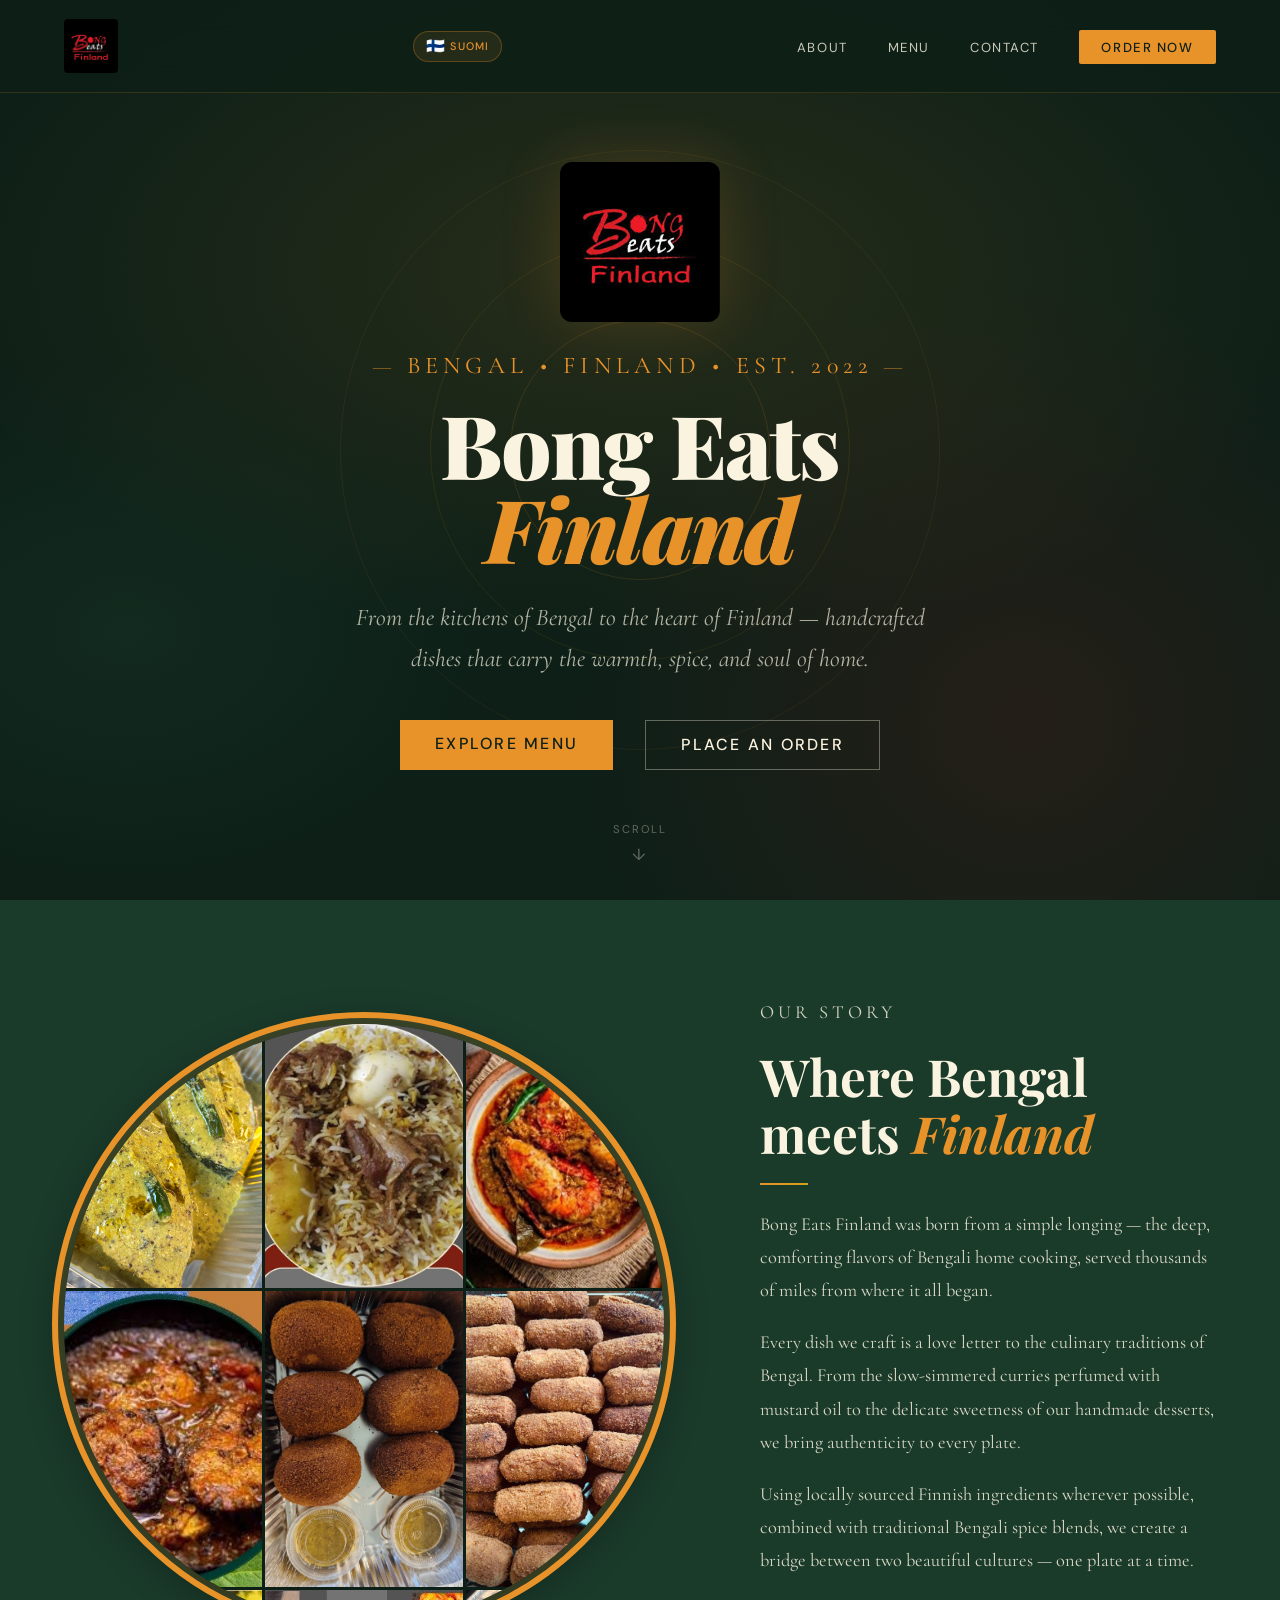
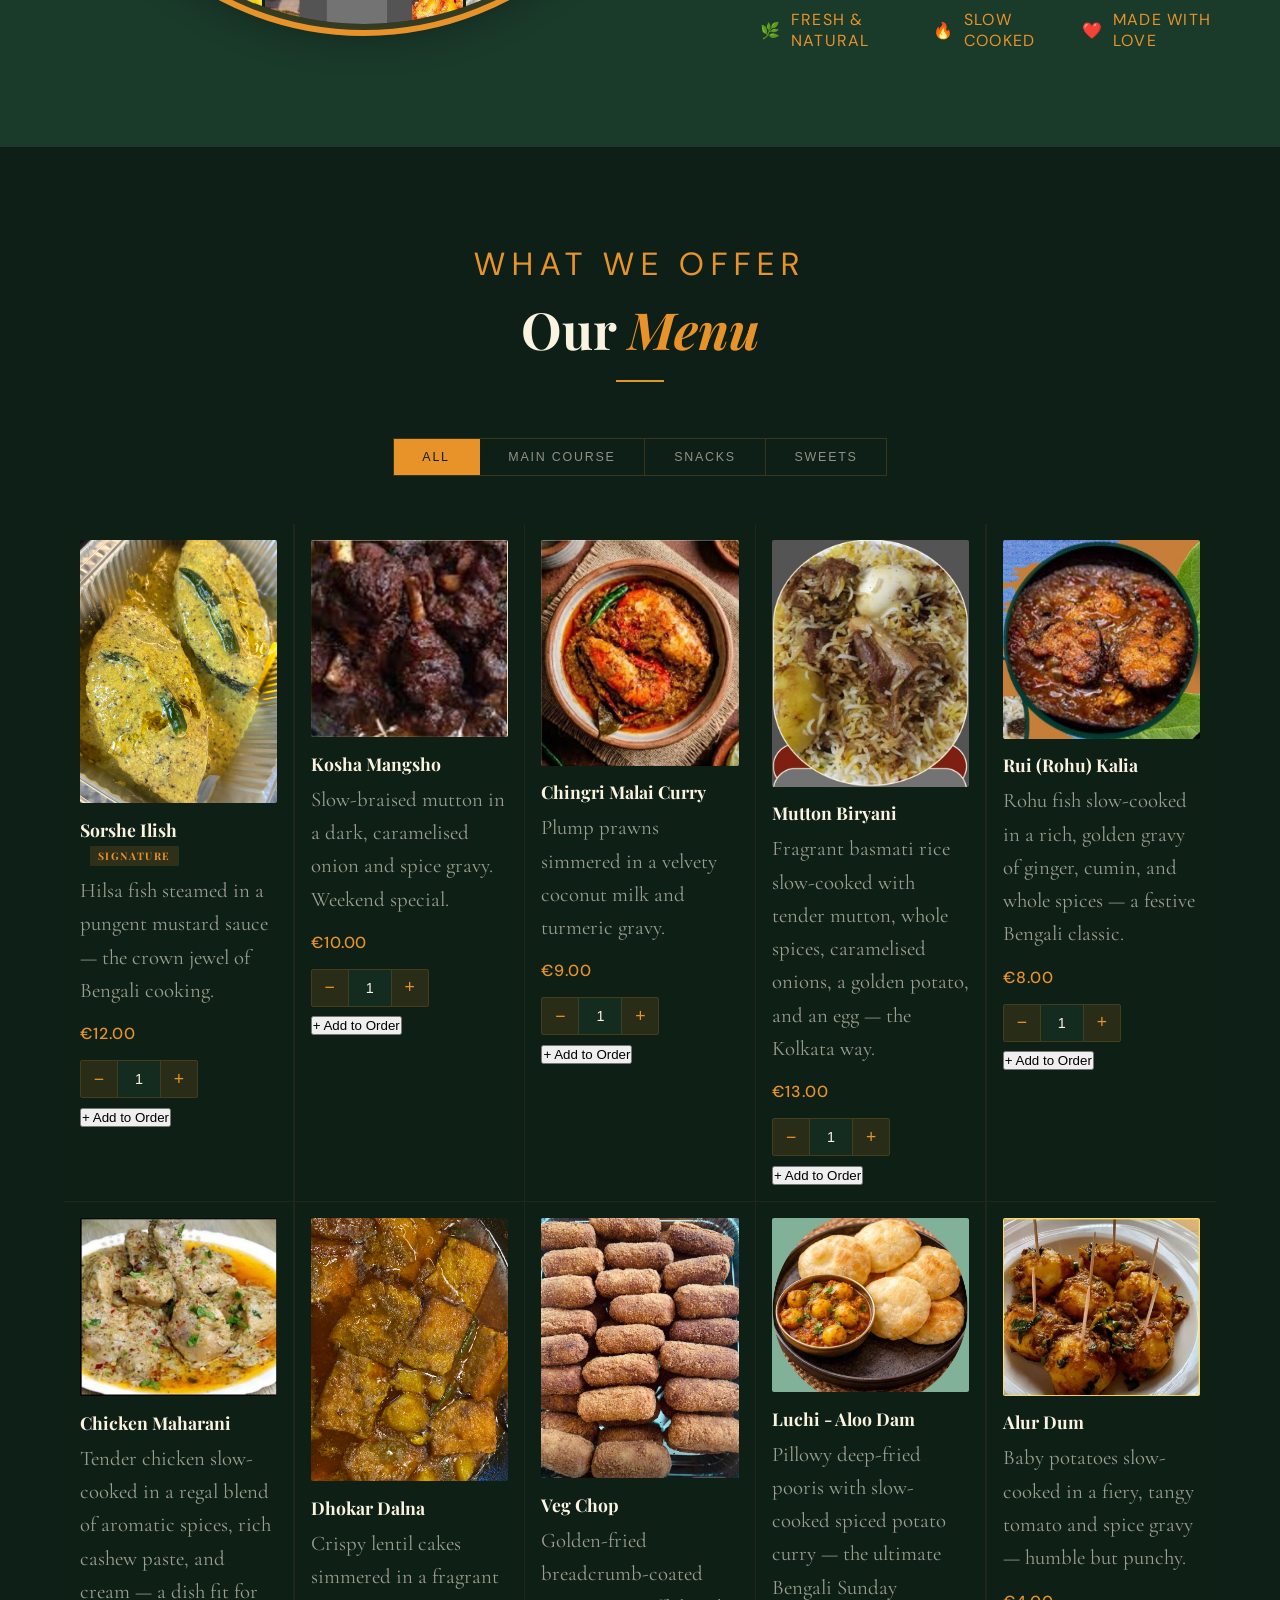
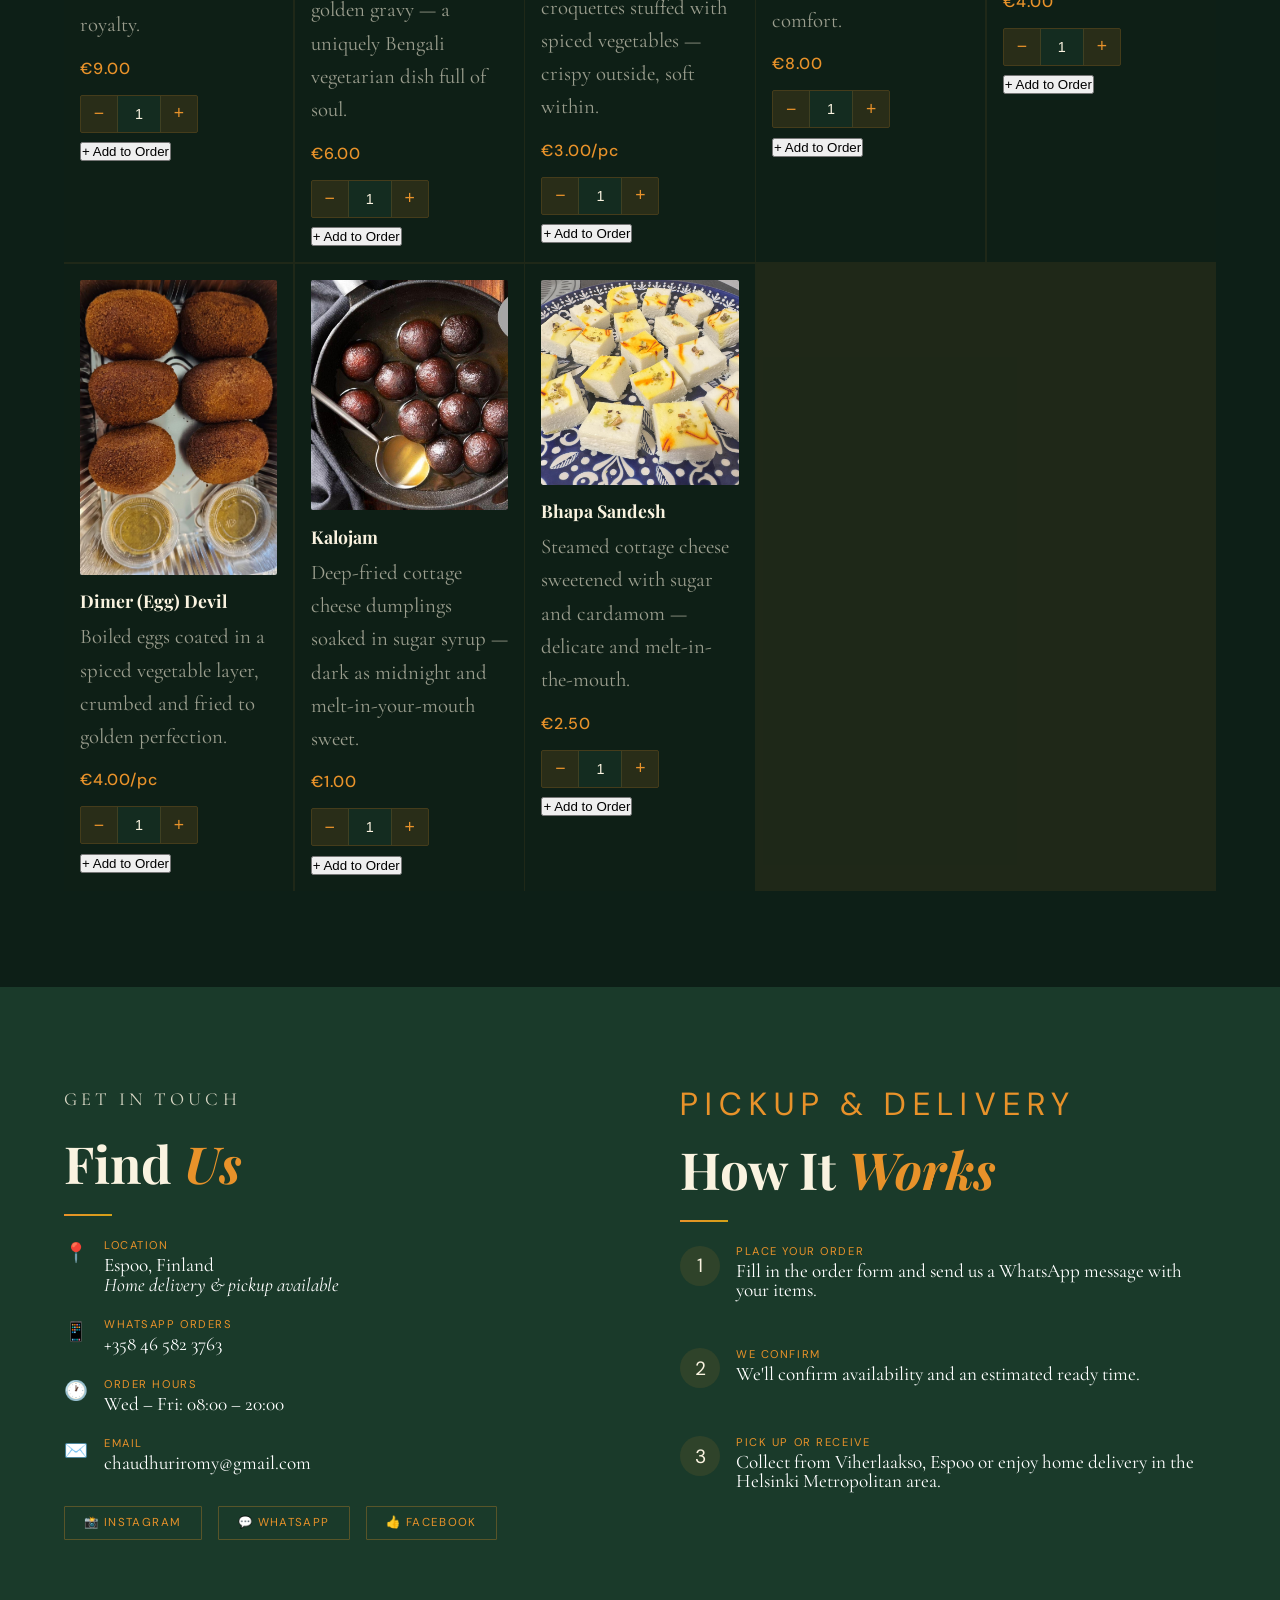
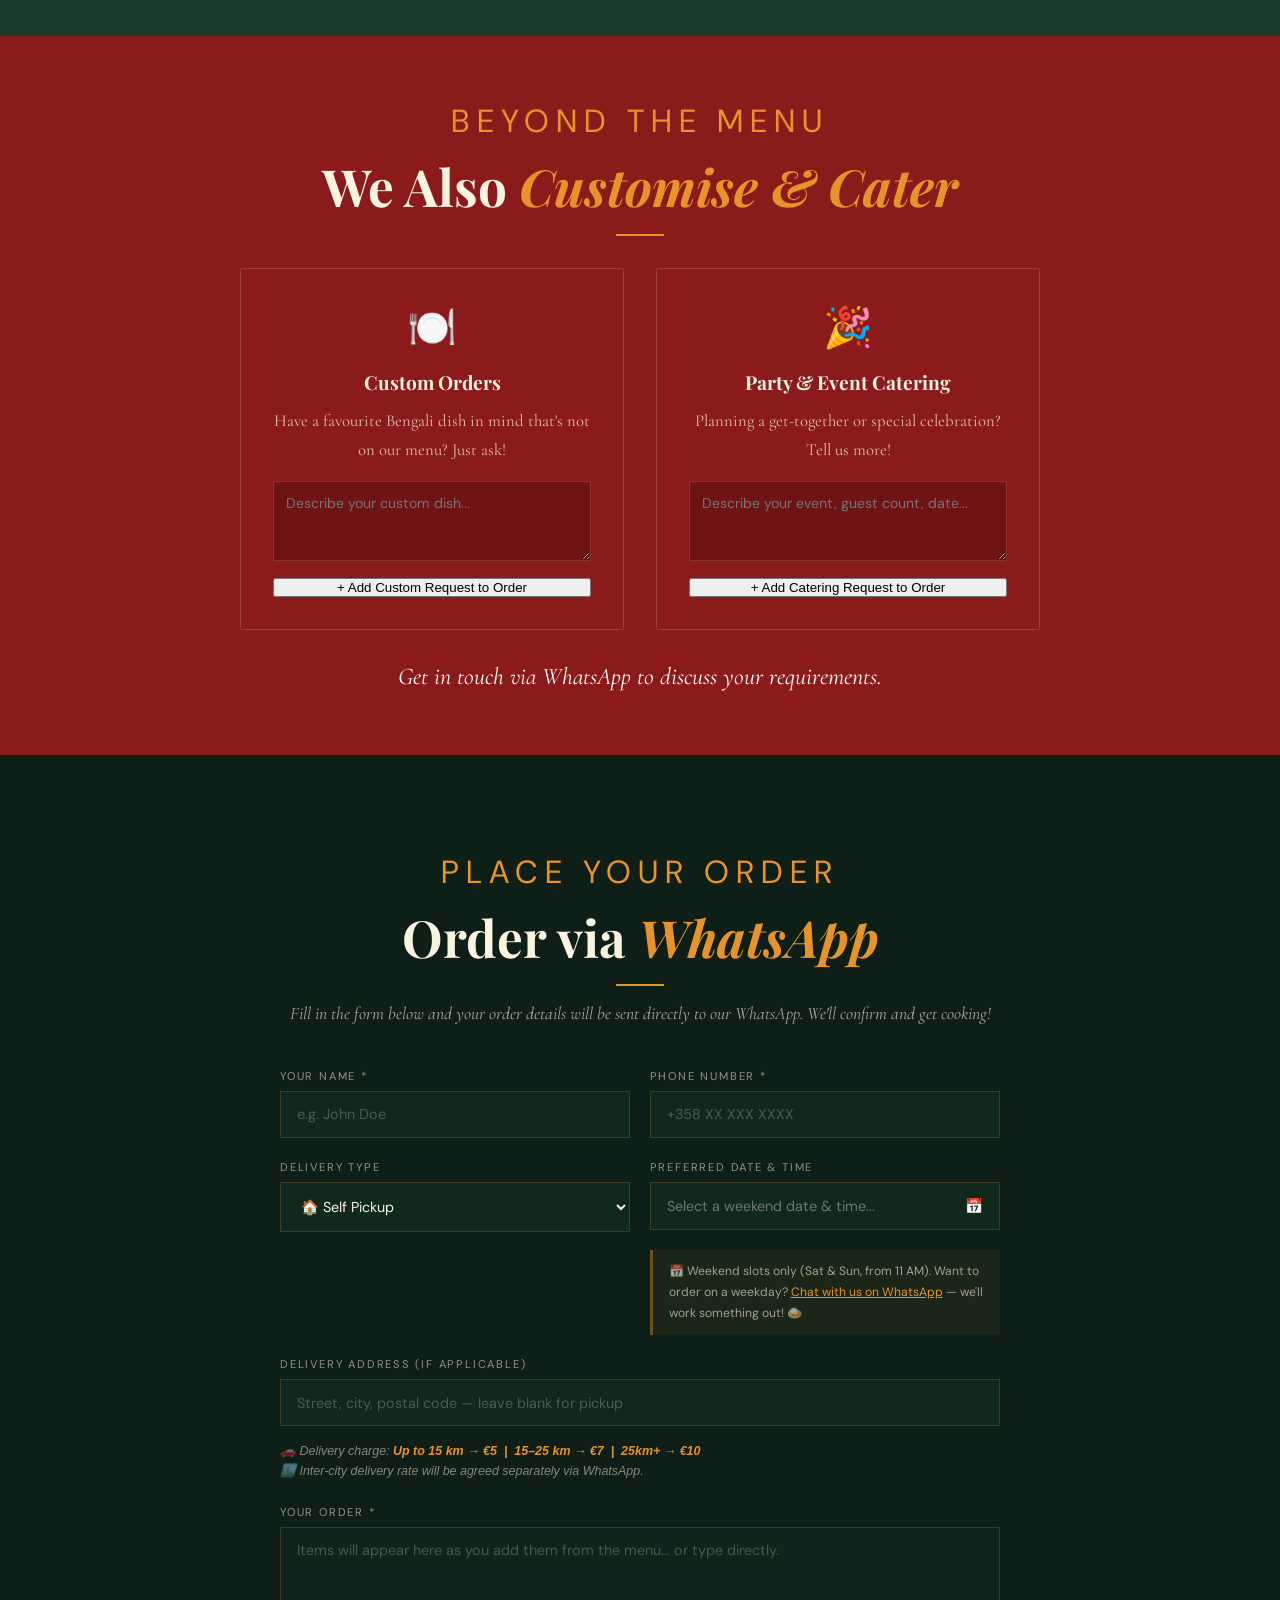
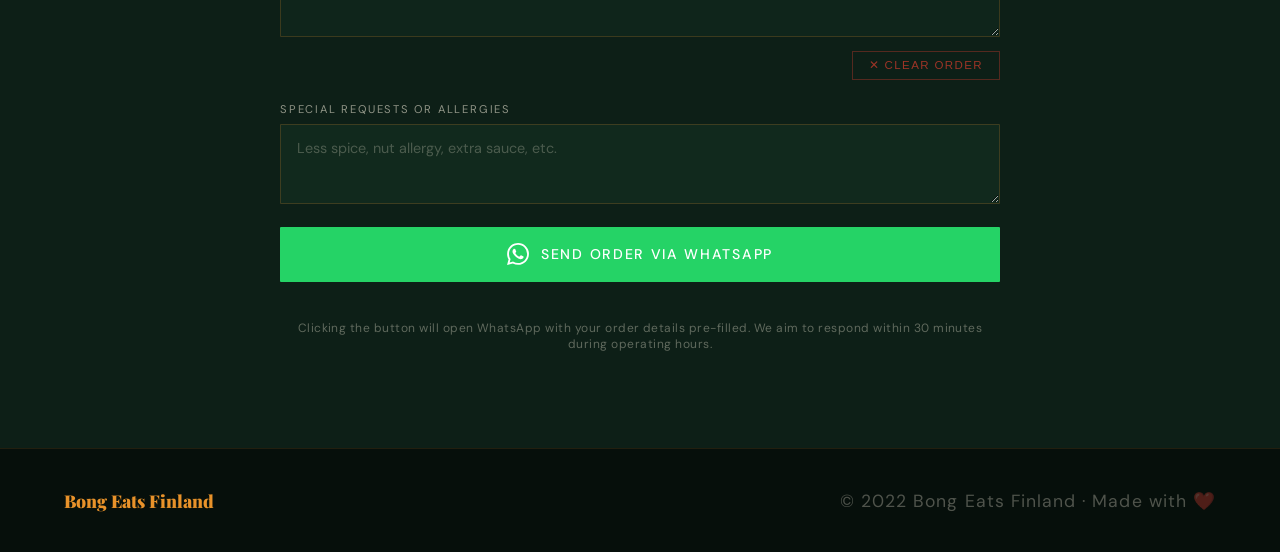
==== commit 14535372: "Add qty steppers and Finnish language toggle" ====
--- a/index.html
+++ b/index.html
@@ -100,8 +100,12 @@
       <div class="item-name">Sorshe Ilish <span class="item-tag" data-en="Signature" data-fi="Erikoisuus">Signature</span></div>
       <div class="item-desc" data-en="Hilsa fish steamed in a pungent mustard sauce — the crown jewel of Bengali cooking." data-fi="Hilsa-kala höyrytettynä pistävässä sinappikasteikkeessa — bengalilaisen keittiön kruununjalokivi.">Hilsa fish steamed in a pungent mustard sauce — the crown jewel of Bengali cooking.</div>
       <div class="item-price">€12.00</div>
-      <div style="display:flex;gap:0.5rem;margin-top:1rem;align-items:center;">
-        <input type="number" id="qty_sorshe" min="1" max="50" value="1" style="width:60px;padding:0.45rem;background:rgba(26,58,42,0.4);border:1px solid rgba(232,146,42,0.2);color:var(--cream);font-size:0.88rem;text-align:center;border-radius:1px;outline:none;">
+      <div style="display:flex;gap:0.6rem;margin-top:1rem;align-items:center;flex-wrap:wrap;">
+        <div class="qty-stepper">
+          <button type="button" onclick="stepQty('qty_sorshe',-1)">−</button>
+          <input type="number" id="qty_sorshe" min="1" max="50" value="1">
+          <button type="button" onclick="stepQty('qty_sorshe',1)">+</button>
+        </div>
         <button type="button" onclick="addToOrder('Sorshe Ilish – €12.00','qty_sorshe')" class="add-btn" data-en="+ Add to Order" data-fi="+ Lisää tilaukseen">+ Add to Order</button>
       </div>
     </div>
@@ -111,8 +115,12 @@
       <div class="item-name">Kosha Mangsho</div>
       <div class="item-desc" data-en="Slow-braised mutton in a dark, caramelised onion and spice gravy. Weekend special." data-fi="Hitaasti haudutettu lampaanliha tummassa, karamellisoitujen sipulien ja mausteiden kastikkeessa. Viikonlopun erikoisuus.">Slow-braised mutton in a dark, caramelised onion and spice gravy. Weekend special.</div>
       <div class="item-price">€10.00</div>
-      <div style="display:flex;gap:0.5rem;margin-top:1rem;align-items:center;">
-        <input type="number" id="qty_kosha" min="1" max="50" value="1" style="width:60px;padding:0.45rem;background:rgba(26,58,42,0.4);border:1px solid rgba(232,146,42,0.2);color:var(--cream);font-size:0.88rem;text-align:center;border-radius:1px;outline:none;">
+      <div style="display:flex;gap:0.6rem;margin-top:1rem;align-items:center;flex-wrap:wrap;">
+        <div class="qty-stepper">
+          <button type="button" onclick="stepQty('qty_kosha',-1)">−</button>
+          <input type="number" id="qty_kosha" min="1" max="50" value="1">
+          <button type="button" onclick="stepQty('qty_kosha',1)">+</button>
+        </div>
         <button type="button" onclick="addToOrder('Kosha Mangsho – €10.00','qty_kosha')" class="add-btn" data-en="+ Add to Order" data-fi="+ Lisää tilaukseen">+ Add to Order</button>
       </div>
     </div>
@@ -122,9 +130,13 @@
       <div class="item-name">Chingri Malai Curry</div>
       <div class="item-desc" data-en="Plump prawns simmered in a velvety coconut milk and turmeric gravy." data-fi="Mehevät katkaravut haudutettuna samettisessa kookosmaito- ja kurkumakastikkeessa.">Plump prawns simmered in a velvety coconut milk and turmeric gravy.</div>
       <div class="item-price">€9.00</div>
-      <div style="display:flex;gap:0.5rem;margin-top:1rem;align-items:center;">
-        <input type="number" id="qty_cmc" min="1" max="50" value="1" style="width:60px;padding:0.45rem;background:rgba(26,58,42,0.4);border:1px solid rgba(232,146,42,0.2);color:var(--cream);font-size:0.88rem;text-align:center;border-radius:1px;outline:none;">
-        <button type="button" onclick="addToOrder('Chingri Malai Curry – €9.00','qty_cmc')" class="add-btn" data-en="+ Add to Order" data-fi="+ Lisää tilaukseen">+ Add to Order</button>
+      <div style="display:flex;gap:0.6rem;margin-top:1rem;align-items:center;flex-wrap:wrap;">
+        <div class="qty-stepper">
+          <button type="button" onclick="stepQty('qty_cmc',-1)">−</button>
+          <input type="number" id="qty_cmc" min="1" max="50" value="1">
+          <button type="button" onclick="stepQty('qty_cmc',1)">+</button>
+        </div>
+        <button type="button" onclick="addToOrder('Chingri Malai Curry – €9.00','qty_cmc)" class="add-btn" data-en="+ Add to Order" data-fi="+ Lisää tilaukseen">+ Add to Order</button>
       </div>
     </div>
 
@@ -133,8 +145,12 @@
       <div class="item-name">Mutton Biryani</div>
       <div class="item-desc" data-en="Fragrant basmati rice slow-cooked with tender mutton, whole spices, caramelised onions, a golden potato, and an egg — the Kolkata way." data-fi="Tuoksuva basmatiriisi hitaasti kypsennetty murean lampaan, kokonaisten mausteiden, karamellisoitujen sipulien, kultaisen perunan ja munan kanssa — Kolkatan tyyliin.">Fragrant basmati rice slow-cooked with tender mutton, whole spices, caramelised onions, a golden potato, and an egg — the Kolkata way.</div>
       <div class="item-price">€13.00</div>
-      <div style="display:flex;gap:0.5rem;margin-top:1rem;align-items:center;">
-        <input type="number" id="qty_mb" min="1" max="50" value="1" style="width:60px;padding:0.45rem;background:rgba(26,58,42,0.4);border:1px solid rgba(232,146,42,0.2);color:var(--cream);font-size:0.88rem;text-align:center;border-radius:1px;outline:none;">
+      <div style="display:flex;gap:0.6rem;margin-top:1rem;align-items:center;flex-wrap:wrap;">
+        <div class="qty-stepper">
+          <button type="button" onclick="stepQty('qty_mb',-1)">−</button>
+          <input type="number" id="qty_mb" min="1" max="50" value="1">
+          <button type="button" onclick="stepQty('qty_mb',1)">+</button>
+        </div>
         <button type="button" onclick="addToOrder('Mutton Biryani – €13.00','qty_mb')" class="add-btn" data-en="+ Add to Order" data-fi="+ Lisää tilaukseen">+ Add to Order</button>
       </div>
     </div>
@@ -144,8 +160,12 @@
       <div class="item-name">Rui (Rohu) Kalia</div>
       <div class="item-desc" data-en="Rohu fish slow-cooked in a rich, golden gravy of ginger, cumin, and whole spices — a festive Bengali classic." data-fi="Rohu-kala hitaasti kypsennetty rikkaassa, kultaisessa inkivääri-, kumina- ja kokonaisten mausteiden kastikkeessa — bengalilainen juhlaklassikko.">Rohu fish slow-cooked in a rich, golden gravy of ginger, cumin, and whole spices — a festive Bengali classic.</div>
       <div class="item-price">€8.00</div>
-      <div style="display:flex;gap:0.5rem;margin-top:1rem;align-items:center;">
-        <input type="number" id="qty_rk" min="1" max="50" value="1" style="width:60px;padding:0.45rem;background:rgba(26,58,42,0.4);border:1px solid rgba(232,146,42,0.2);color:var(--cream);font-size:0.88rem;text-align:center;border-radius:1px;outline:none;">
+      <div style="display:flex;gap:0.6rem;margin-top:1rem;align-items:center;flex-wrap:wrap;">
+        <div class="qty-stepper">
+          <button type="button" onclick="stepQty('qty_rk',-1)">−</button>
+          <input type="number" id="qty_rk" min="1" max="50" value="1">
+          <button type="button" onclick="stepQty('qty_rk',1)">+</button>
+        </div>
         <button type="button" onclick="addToOrder('Rui (Rohu) Kalia – €8.00','qty_rk')" class="add-btn" data-en="+ Add to Order" data-fi="+ Lisää tilaukseen">+ Add to Order</button>
       </div>
     </div>
@@ -155,8 +175,12 @@
       <div class="item-name">Chicken Maharani</div>
       <div class="item-desc" data-en="Tender chicken slow-cooked in a regal blend of aromatic spices, rich cashew paste, and cream — a dish fit for royalty." data-fi="Murea kana hitaasti kypsennetty kuninkaallisessa aromaattisten mausteiden, rikkaan cashewpastan ja kerman sekoituksessa.">Tender chicken slow-cooked in a regal blend of aromatic spices, rich cashew paste, and cream — a dish fit for royalty.</div>
       <div class="item-price">€9.00</div>
-      <div style="display:flex;gap:0.5rem;margin-top:1rem;align-items:center;">
-        <input type="number" id="qty_rani" min="1" max="50" value="1" style="width:60px;padding:0.45rem;background:rgba(26,58,42,0.4);border:1px solid rgba(232,146,42,0.2);color:var(--cream);font-size:0.88rem;text-align:center;border-radius:1px;outline:none;">
+      <div style="display:flex;gap:0.6rem;margin-top:1rem;align-items:center;flex-wrap:wrap;">
+        <div class="qty-stepper">
+          <button type="button" onclick="stepQty('qty_rani',-1)">−</button>
+          <input type="number" id="qty_rani" min="1" max="50" value="1">
+          <button type="button" onclick="stepQty('qty_rani',1)">+</button>
+        </div>
         <button type="button" onclick="addToOrder('Chicken Maharani – €9.00','qty_rani')" class="add-btn" data-en="+ Add to Order" data-fi="+ Lisää tilaukseen">+ Add to Order</button>
       </div>
     </div>
@@ -166,8 +190,12 @@
       <div class="item-name">Dhokar Dalna</div>
       <div class="item-desc" data-en="Crispy lentil cakes simmered in a fragrant golden gravy — a uniquely Bengali vegetarian dish full of soul." data-fi="Rapeita linssipiirakoita haudutettuna tuoksuvassa kultaisessa kastikkeessa — ainutlaatuinen bengalilainen kasvisruoka.">Crispy lentil cakes simmered in a fragrant golden gravy — a uniquely Bengali vegetarian dish full of soul.</div>
       <div class="item-price">€6.00</div>
-      <div style="display:flex;gap:0.5rem;margin-top:1rem;align-items:center;">
-        <input type="number" id="qty_dhoka" min="1" max="50" value="1" style="width:60px;padding:0.45rem;background:rgba(26,58,42,0.4);border:1px solid rgba(232,146,42,0.2);color:var(--cream);font-size:0.88rem;text-align:center;border-radius:1px;outline:none;">
+      <div style="display:flex;gap:0.6rem;margin-top:1rem;align-items:center;flex-wrap:wrap;">
+        <div class="qty-stepper">
+          <button type="button" onclick="stepQty('qty_dhoka',-1)">−</button>
+          <input type="number" id="qty_dhoka min="1" max="50" value="1">
+          <button type="button" onclick="stepQty('qty_dhoka',1)">+</button>
+        </div>
         <button type="button" onclick="addToOrder('Dhokar Dalna – €6.00','qty_dhoka')" class="add-btn" data-en="+ Add to Order" data-fi="+ Lisää tilaukseen">+ Add to Order</button>
       </div>
     </div>
@@ -177,8 +205,12 @@
       <div class="item-name">Veg Chop</div>
       <div class="item-desc" data-en="Golden-fried breadcrumb-coated croquettes stuffed with spiced vegetables — crispy outside, soft within." data-fi="Kultaiseksi paistetut kroketit täytetty mausteisilla kasviksilla — rapea ulkoa, pehmeä sisältä.">Golden-fried breadcrumb-coated croquettes stuffed with spiced vegetables — crispy outside, soft within.</div>
       <div class="item-price">€3.00/pc</div>
-      <div style="display:flex;gap:0.5rem;margin-top:1rem;align-items:center;">
-        <input type="number" id="qty_vc" min="1" max="50" value="1" style="width:60px;padding:0.45rem;background:rgba(26,58,42,0.4);border:1px solid rgba(232,146,42,0.2);color:var(--cream);font-size:0.88rem;text-align:center;border-radius:1px;outline:none;">
+      <div style="display:flex;gap:0.6rem;margin-top:1rem;align-items:center;flex-wrap:wrap;">
+        <div class="qty-stepper">
+          <button type="button" onclick="stepQty('qty_vc',-1)">−</button>
+          <input type="number" id="qty_vc" min="1" max="50" value="1">
+          <button type="button" onclick="stepQty('qty_vc',1)">+</button>
+        </div>
         <button type="button" onclick="addToOrder('Veg Chop – €3.00','qty_vc')" class="add-btn" data-en="+ Add to Order" data-fi="+ Lisää tilaukseen">+ Add to Order</button>
       </div>
     </div>
@@ -188,8 +220,12 @@
       <div class="item-name">Luchi - Aloo Dam</div>
       <div class="item-desc" data-en="Pillowy deep-fried pooris with slow-cooked spiced potato curry — the ultimate Bengali Sunday comfort." data-fi="Pehmeät uppopaistetut purit hitaasti keitetyn mausteisen perunacurryn kanssa — bengalilaisen sunnuntain lohdutus.">Pillowy deep-fried pooris with slow-cooked spiced potato curry — the ultimate Bengali Sunday comfort.</div>
       <div class="item-price">€8.00</div>
-      <div style="display:flex;gap:0.5rem;margin-top:1rem;align-items:center;">
-        <input type="number" id="qty_luchi" min="1" max="50" value="1" style="width:60px;padding:0.45rem;background:rgba(26,58,42,0.4);border:1px solid rgba(232,146,42,0.2);color:var(--cream);font-size:0.88rem;text-align:center;border-radius:1px;outline:none;">
+      <div style="display:flex;gap:0.6rem;margin-top:1rem;align-items:center;flex-wrap:wrap;">
+        <div class="qty-stepper">
+          <button type="button" onclick="stepQty('qty_luchi',-1)">−</button>
+          <input type="number" id="qty_luchi" min="1" max="50" value="1">
+          <button type="button" onclick="stepQty('qty_luchi',1)">+</button>
+        </div>
         <button type="button" onclick="addToOrder('Luchi - Aloo Dam – €8.00','qty_luchi')" class="add-btn" data-en="+ Add to Order" data-fi="+ Lisää tilaukseen">+ Add to Order</button>
       </div>
     </div>
@@ -199,9 +235,13 @@
       <div class="item-name">Alur Dum</div>
       <div class="item-desc" data-en="Baby potatoes slow-cooked in a fiery, tangy tomato and spice gravy — humble but punchy." data-fi="Pieniä perunoita hitaasti kypsennetty tulisessa tomaatti- ja mausteliemessä — nöyrä mutta voimakas.">Baby potatoes slow-cooked in a fiery, tangy tomato and spice gravy — humble but punchy.</div>
       <div class="item-price">€4.00</div>
-      <div style="display:flex;gap:0.5rem;margin-top:1rem;align-items:center;">
-        <input type="number" id="qty_alurdum" min="1" max="50" value="1" style="width:60px;padding:0.45rem;background:rgba(26,58,42,0.4);border:1px solid rgba(232,146,42,0.2);color:var(--cream);font-size:0.88rem;text-align:center;border-radius:1px;outline:none;">
-        <button type="button" onclick="addToOrder('Alur Dum – €4.00','qty_alurdum')" class="add-btn" data-en="+ Add to Order" data-fi="+ Lisää tilaukseen">+ Add to Order</button>
+      <div style="display:flex;gap:0.6rem;margin-top:1rem;align-items:center;flex-wrap:wrap;">
+        <div class="qty-stepper">
+          <button type="button" onclick="stepQty('qty_alurdum',-1)">−</button>
+          <input type="number" id="qty_alurdum min="1" max="50" value="1">
+          <button type="button" onclick="stepQty('qty_alurdum',1)">+</button>
+        </div>
+        <button type="button" onclick="addToOrder('Alur Dum – €4.00','qty_alurdum)" class="add-btn" data-en="+ Add to Order" data-fi="+ Lisää tilaukseen">+ Add to Order</button>
       </div>
     </div>
 
@@ -210,8 +250,12 @@
       <div class="item-name">Dimer (Egg) Devil</div>
       <div class="item-desc" data-en="Boiled eggs coated in a spiced vegetable layer, crumbed and fried to golden perfection." data-fi="Keitetyt munat päällystetty mausteisella kasviskerroksella, korppujauhotettu ja paistettu kultaiseen täydellisyyteen.">Boiled eggs coated in a spiced vegetable layer, crumbed and fried to golden perfection.</div>
       <div class="item-price">€4.00/pc</div>
-      <div style="display:flex;gap:0.5rem;margin-top:1rem;align-items:center;">
-        <input type="number" id="qty_eggdevil" min="1" max="50" value="1" style="width:60px;padding:0.45rem;background:rgba(26,58,42,0.4);border:1px solid rgba(232,146,42,0.2);color:var(--cream);font-size:0.88rem;text-align:center;border-radius:1px;outline:none;">
+      <div style="display:flex;gap:0.6rem;margin-top:1rem;align-items:center;flex-wrap:wrap;">
+        <div class="qty-stepper">
+          <button type="button" onclick="stepQty('qty_eggdevil',-1)">−</button>
+          <input type="number" id="qty_eggdevil" min="1" max="50" value="1">
+          <button type="button" onclick="stepQty('qty_eggdevil',1)">+</button>
+        </div>
         <button type="button" onclick="addToOrder('Dimer (Egg) Devil – €4.00','qty_eggdevil')" class="add-btn" data-en="+ Add to Order" data-fi="+ Lisää tilaukseen">+ Add to Order</button>
       </div>
     </div>
@@ -220,9 +264,13 @@
       <img src="kalojam.jpg" style="width:100%;height:auto;object-fit:contain;border-radius:2px;margin-bottom:0.6rem;">
       <div class="item-name">Kalojam</div>
       <div class="item-desc" data-en="Deep-fried cottage cheese dumplings soaked in sugar syrup — dark as midnight and melt-in-your-mouth sweet." data-fi="Uppopaistetut rahkanyytit sokerisiirappiin liotettuna — yön mustia ja suussa sulavia.">Deep-fried cottage cheese dumplings soaked in sugar syrup — dark as midnight and melt-in-your-mouth sweet.</div>
-      <div class="item-price">€1.00/pc</div>
-      <div style="display:flex;gap:0.5rem;margin-top:1rem;align-items:center;">
-        <input type="number" id="qty_kalojam" min="1" max="50" value="1" style="width:60px;padding:0.45rem;background:rgba(26,58,42,0.4);border:1px solid rgba(232,146,42,0.2);color:var(--cream);font-size:0.88rem;text-align:center;border-radius:1px;outline:none;">
+      <div class="item-price">€1.00</div>
+      <div style="display:flex;gap:0.6rem;margin-top:1rem;align-items:center;flex-wrap:wrap;">
+        <div class="qty-stepper">
+          <button type="button" onclick="stepQty('qty_kalojam',-1)">−</button>
+          <input type="number" id="qty_kalojam" min="1" max="50" value="1">
+          <button type="button" onclick="stepQty('qty_kalojam',1)">+</button>
+        </div>
         <button type="button" onclick="addToOrder('Kalojam – €1.00','qty_kalojam')" class="add-btn" data-en="+ Add to Order" data-fi="+ Lisää tilaukseen">+ Add to Order</button>
       </div>
     </div>
@@ -231,9 +279,13 @@
       <img src="bhapa_sandesh.jpg" style="width:100%;height:auto;object-fit:contain;border-radius:2px;margin-bottom:0.6rem;">
       <div class="item-name">Bhapa Sandesh</div>
       <div class="item-desc" data-en="Steamed cottage cheese sweetened with sugar and cardamom — delicate and melt-in-the-mouth." data-fi="Höyrytetty rahka makeutettuna sokerilla ja kardamomilla — herkkä ja suussa sulava.">Steamed cottage cheese sweetened with sugar and cardamom — delicate and melt-in-the-mouth.</div>
-      <div class="item-price">€2.50/pc</div>
-      <div style="display:flex;gap:0.5rem;margin-top:1rem;align-items:center;">
-        <input type="number" id="qty_bhapa" min="1" max="50" value="1" style="width:60px;padding:0.45rem;background:rgba(26,58,42,0.4);border:1px solid rgba(232,146,42,0.2);color:var(--cream);font-size:0.88rem;text-align:center;border-radius:1px;outline:none;">
+      <div class="item-price">€2.50</div>
+      <div style="display:flex;gap:0.6rem;margin-top:1rem;align-items:center;flex-wrap:wrap;">
+        <div class="qty-stepper">
+          <button type="button" onclick="stepQty('qty_bhapa',-1)">−</button>
+          <input type="number" id="qty_bhapa min="1" max="50" value="1">
+          <button type="button" onclick="stepQty('qty_bhapa',1)">+</button>
+        </div>
         <button type="button" onclick="addToOrder('Bhapa Sandesh – €2.50','qty_bhapa')" class="add-btn" data-en="+ Add to Order" data-fi="+ Lisää tilaukseen">+ Add to Order</button>
       </div>
     </div>
--- a/bef.css
+++ b/bef.css
@@ -608,4 +608,49 @@
       height: 42px;
       font-size: 1.1rem;
     }
+  }
+
+  /* ── QTY STEPPER ── */
+  .qty-stepper {
+    display: flex;
+    align-items: center;
+    gap: 0;
+    border: 1px solid rgba(232,146,42,0.25);
+    border-radius: 2px;
+    overflow: hidden;
+  }
+  .qty-stepper button {
+    background: rgba(232,146,42,0.12);
+    border: none;
+    color: var(--saffron);
+    font-size: 1.1rem;
+    width: 36px;
+    height: 36px;
+    cursor: pointer;
+    display: flex;
+    align-items: center;
+    justify-content: center;
+    transition: background 0.2s;
+    flex-shrink: 0;
+  }
+  .qty-stepper button:hover { background: rgba(232,146,42,0.28); }
+  .qty-stepper input {
+    width: 44px !important;
+    height: 36px;
+    text-align: center;
+    background: rgba(26,58,42,0.5) !important;
+    border: none !important;
+    border-left: 1px solid rgba(232,146,42,0.2) !important;
+    border-right: 1px solid rgba(232,146,42,0.2) !important;
+    color: var(--cream) !important;
+    font-size: 0.9rem;
+    outline: none;
+    -moz-appearance: textfield;
+  }
+  .qty-stepper input::-webkit-outer-spin-button,
+  .qty-stepper input::-webkit-inner-spin-button { -webkit-appearance: none; margin: 0; }
+
+  @media (max-width: 600px) {
+    .qty-stepper button { width: 40px; height: 40px; font-size: 1.2rem; }
+    .qty-stepper input { width: 48px !important; height: 40px; font-size: 1rem; }
   }
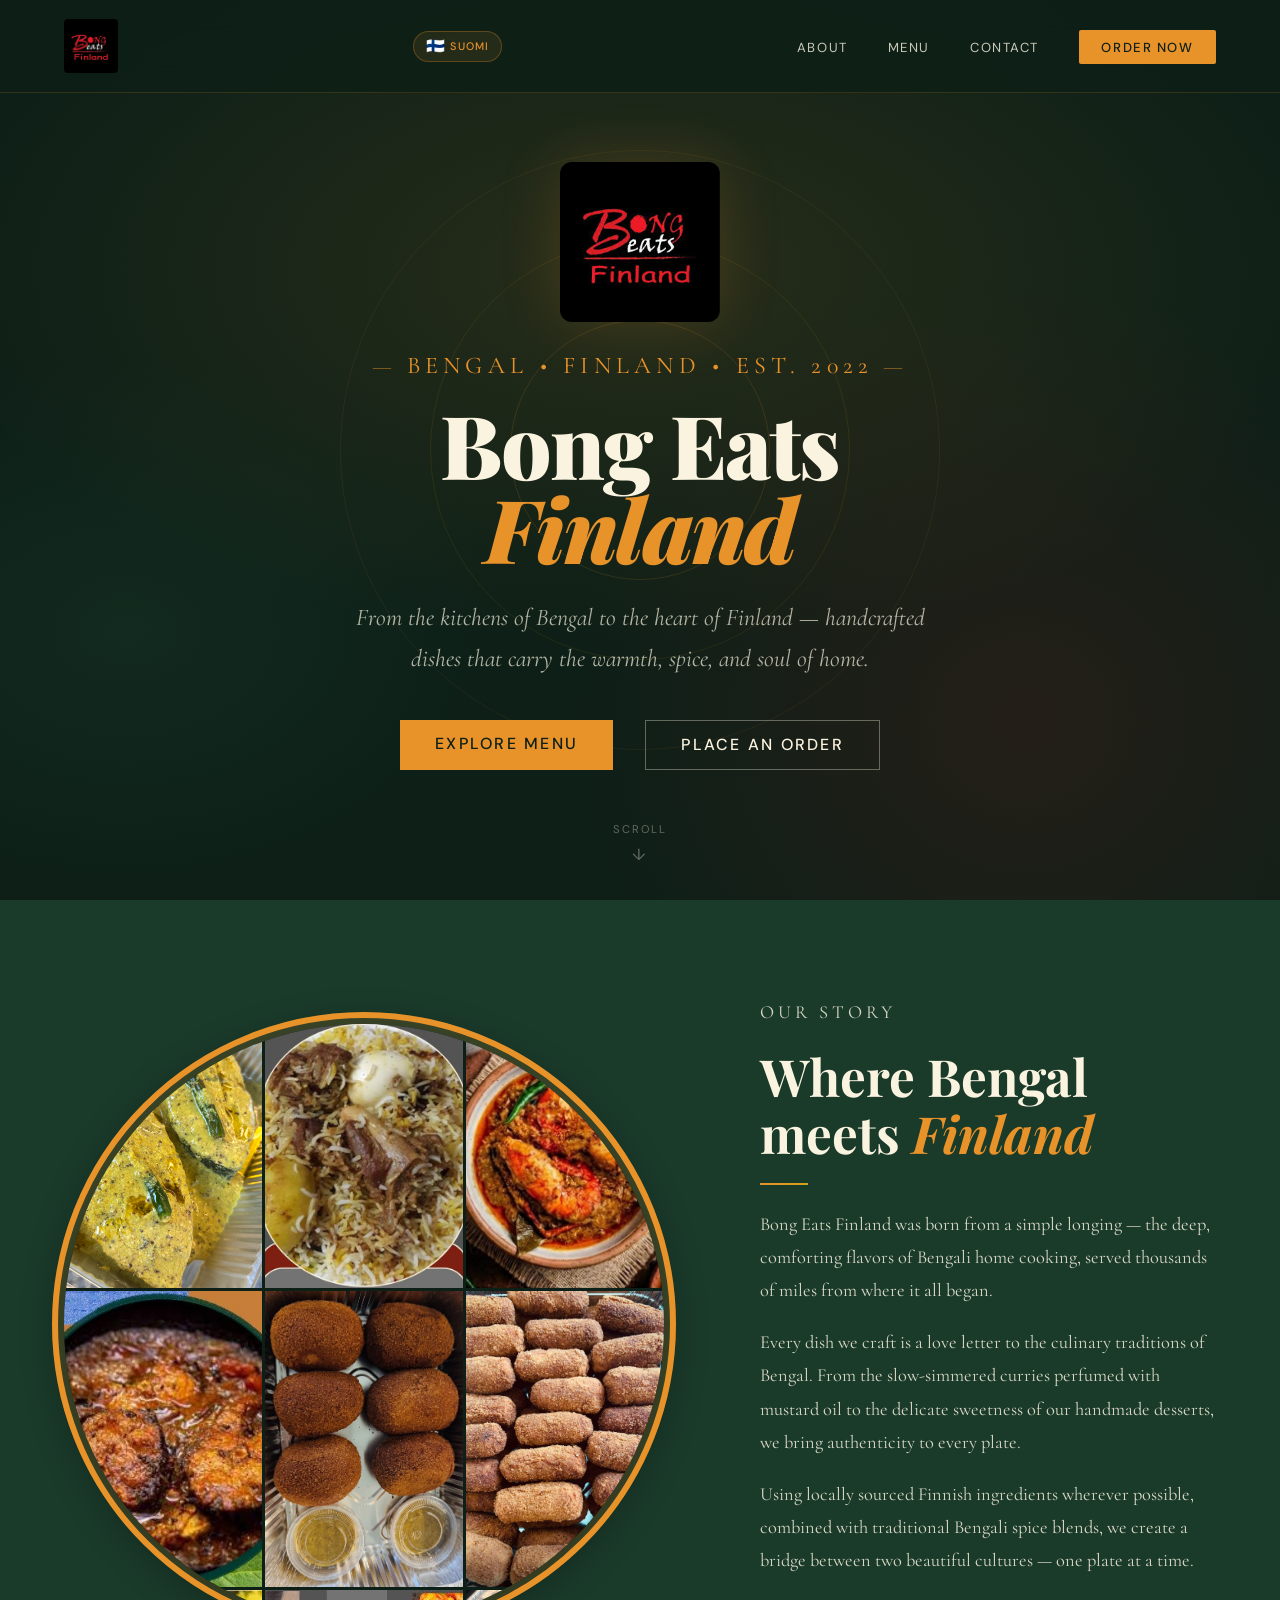
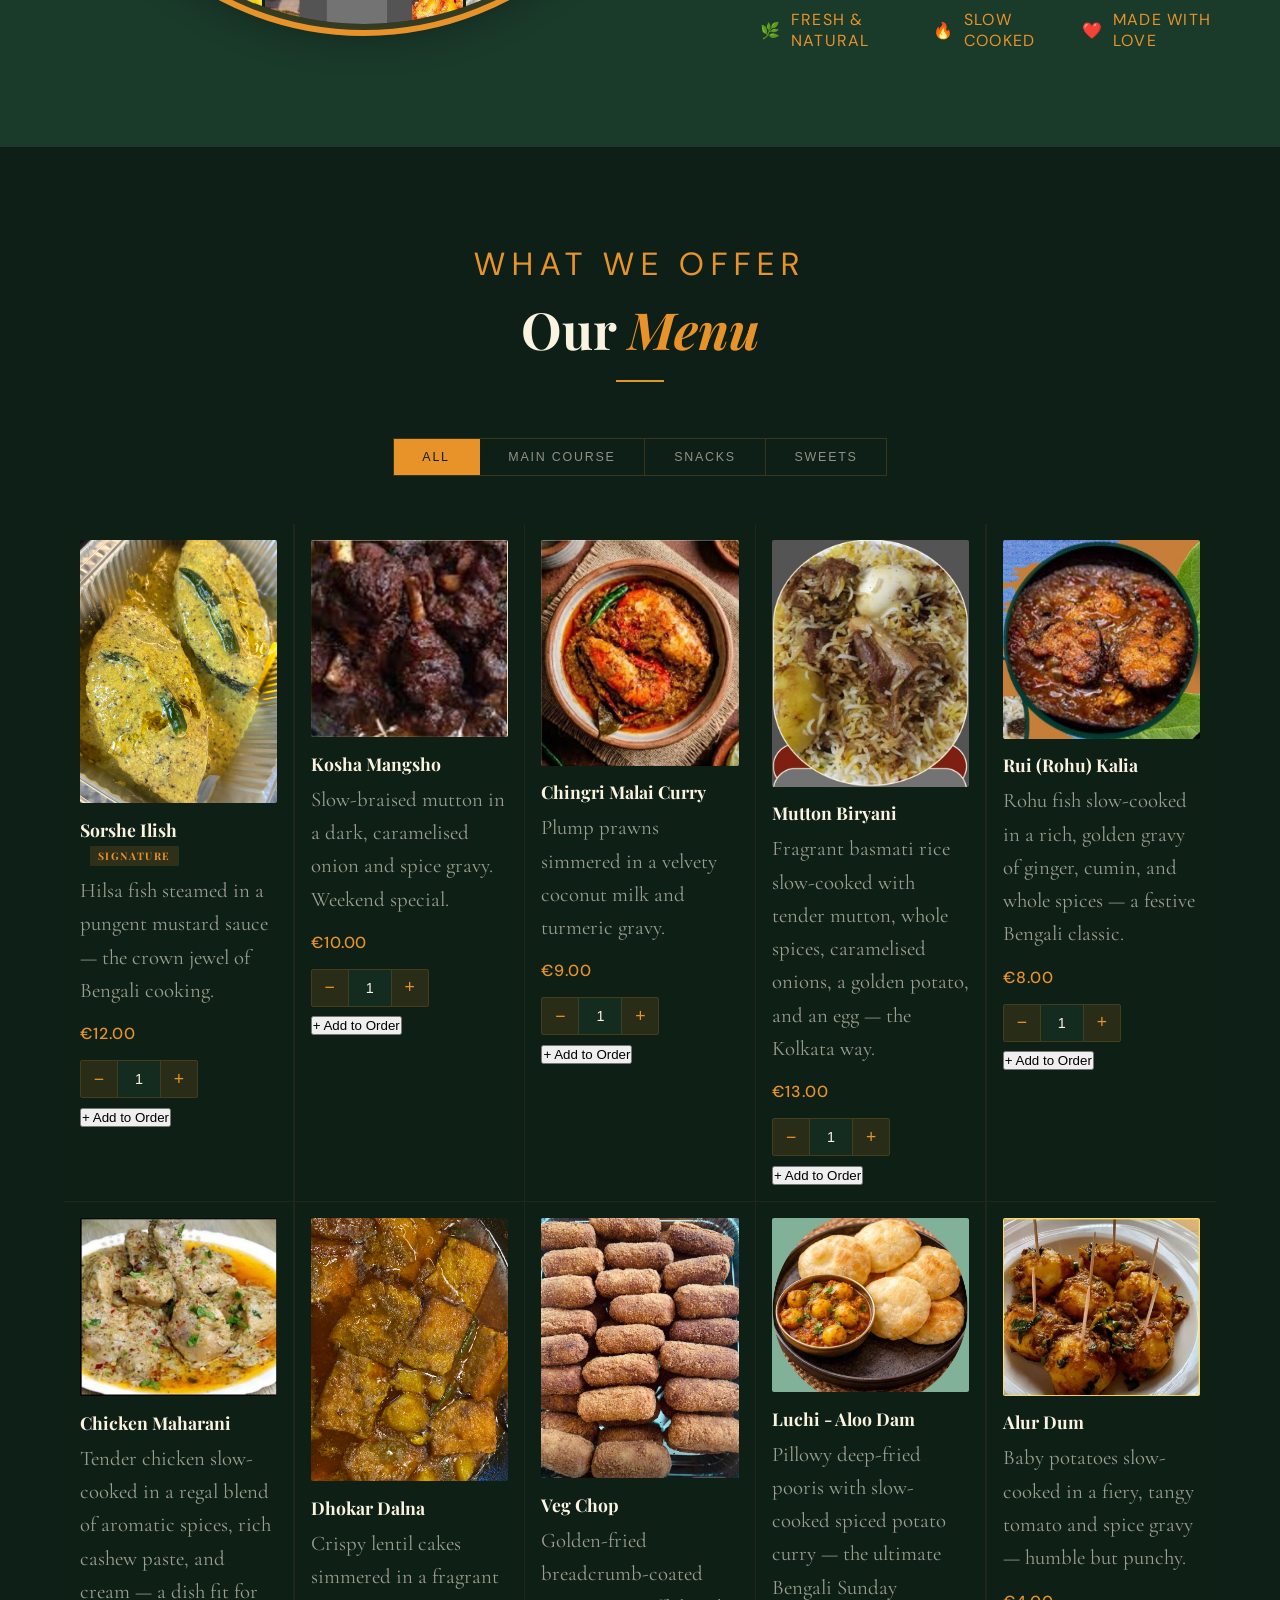
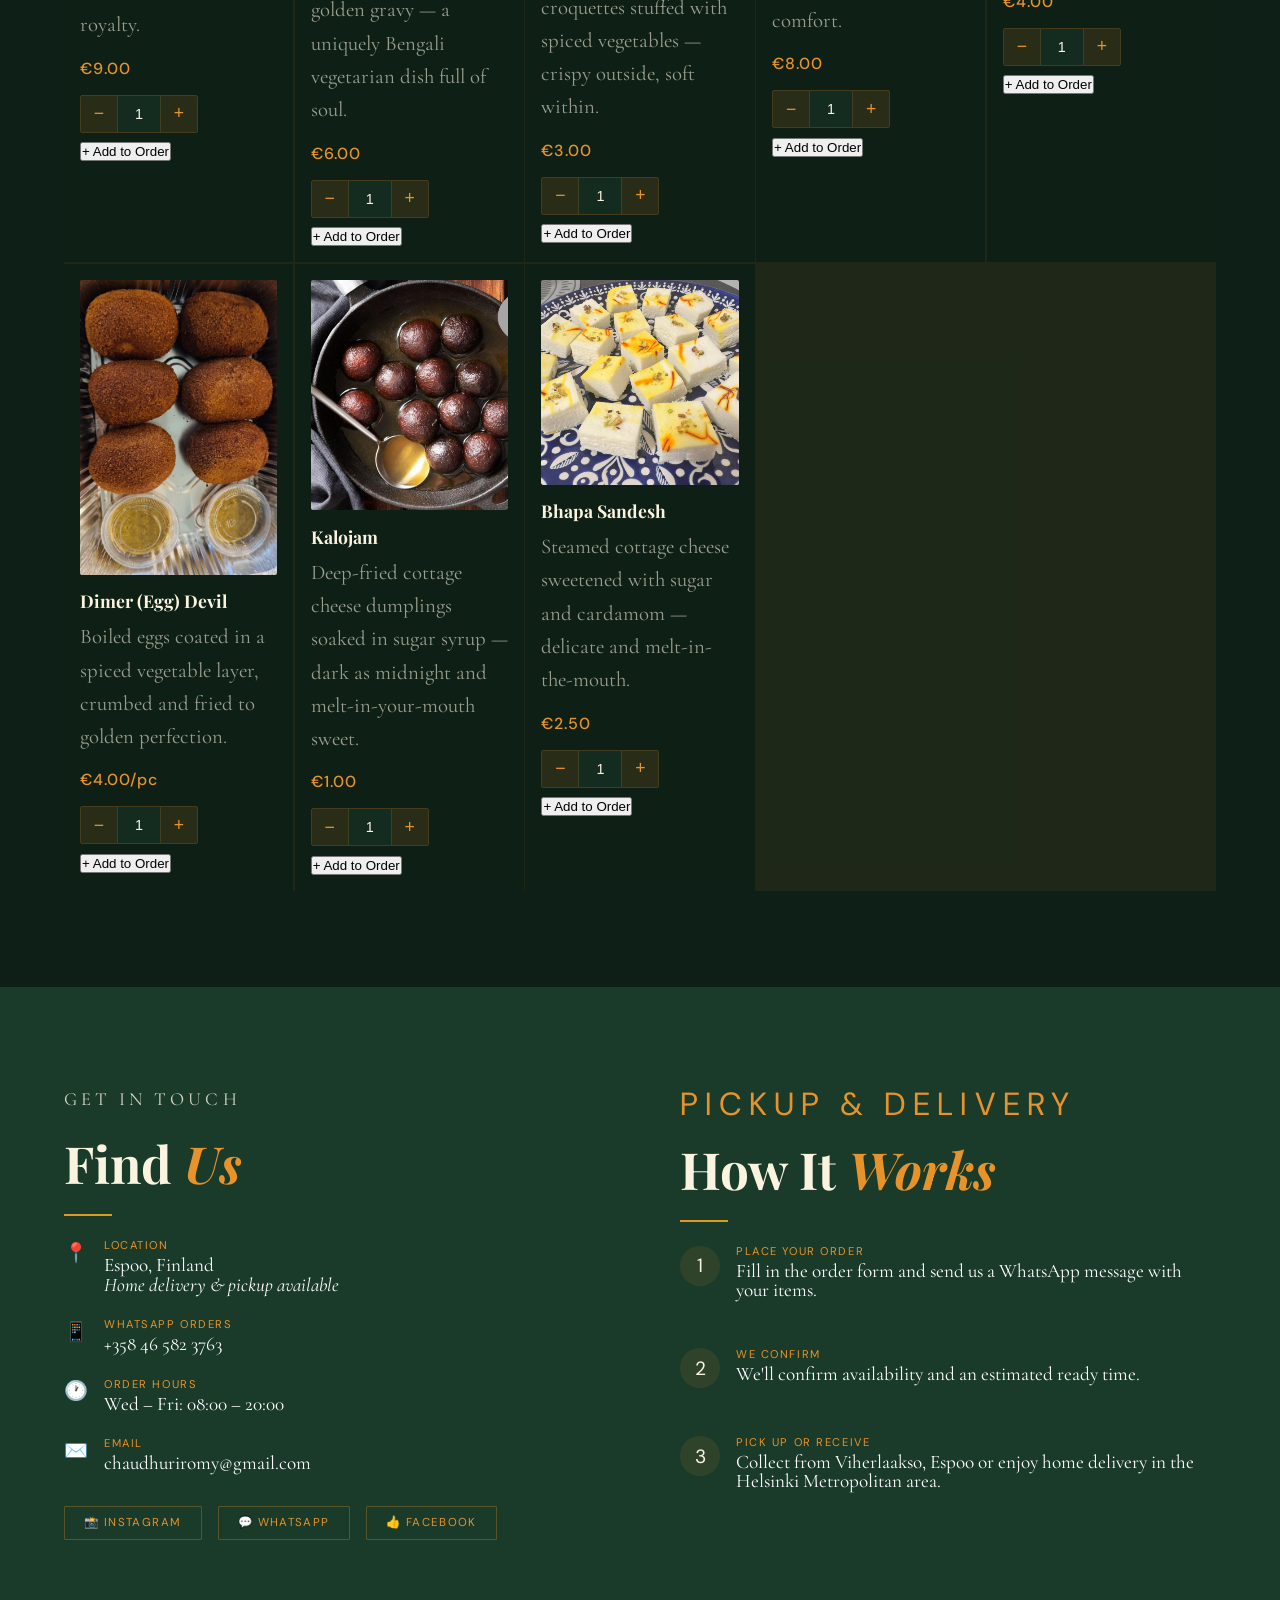
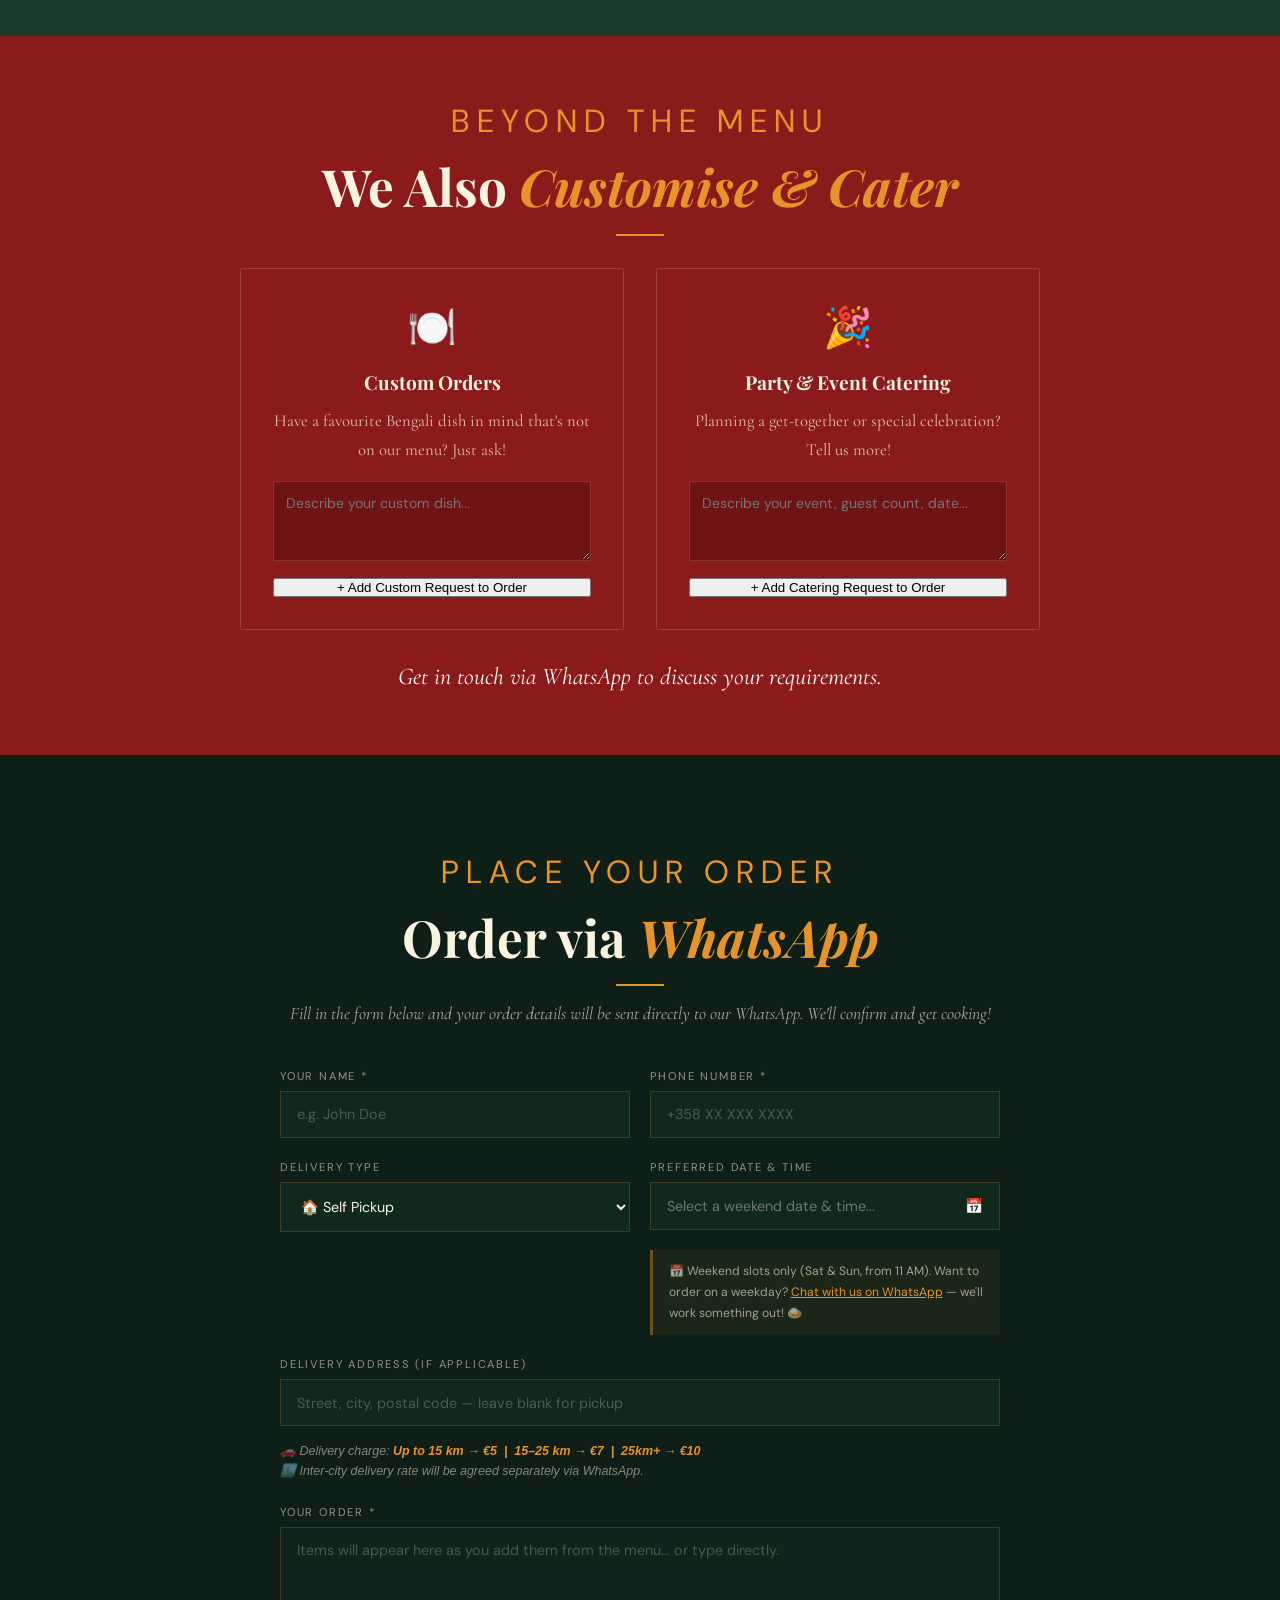
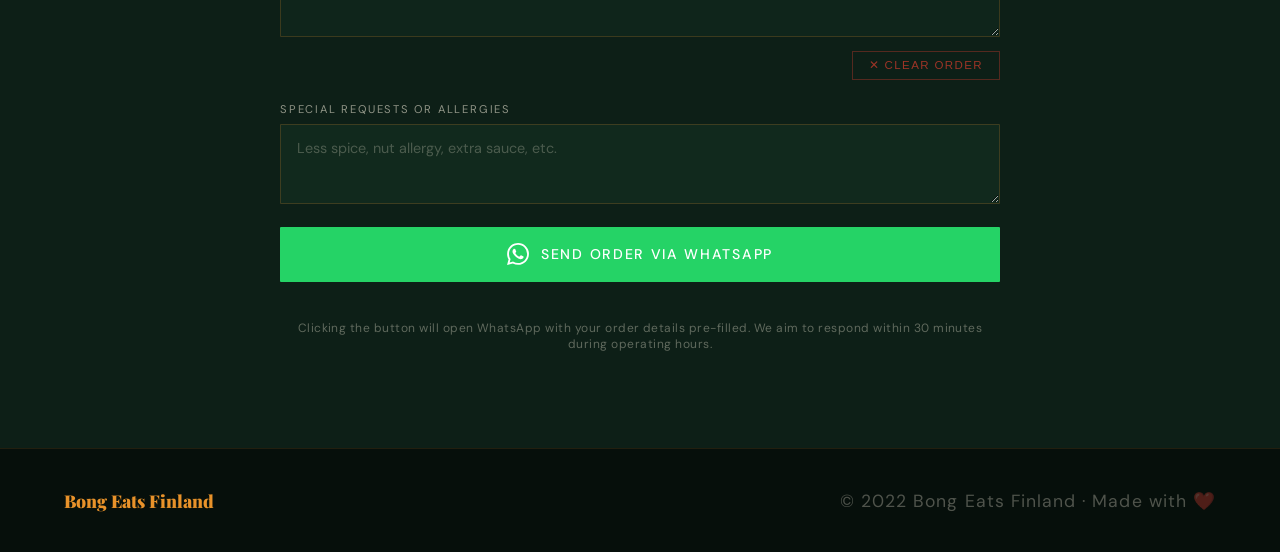
==== commit cf33beca: "Fix qty steppers for missing menu items" ====
--- a/index.html
+++ b/index.html
@@ -193,7 +193,7 @@
       <div style="display:flex;gap:0.6rem;margin-top:1rem;align-items:center;flex-wrap:wrap;">
         <div class="qty-stepper">
           <button type="button" onclick="stepQty('qty_dhoka',-1)">−</button>
-          <input type="number" id="qty_dhoka min="1" max="50" value="1">
+          <input type="number" id="qty_dhoka" min="1" max="50" value="1">
           <button type="button" onclick="stepQty('qty_dhoka',1)">+</button>
         </div>
         <button type="button" onclick="addToOrder('Dhokar Dalna – €6.00','qty_dhoka')" class="add-btn" data-en="+ Add to Order" data-fi="+ Lisää tilaukseen">+ Add to Order</button>
@@ -204,7 +204,7 @@
       <img src="veg_chop.jpg" style="width:100%;height:auto;object-fit:contain;border-radius:2px;margin-bottom:0.6rem;">
       <div class="item-name">Veg Chop</div>
       <div class="item-desc" data-en="Golden-fried breadcrumb-coated croquettes stuffed with spiced vegetables — crispy outside, soft within." data-fi="Kultaiseksi paistetut kroketit täytetty mausteisilla kasviksilla — rapea ulkoa, pehmeä sisältä.">Golden-fried breadcrumb-coated croquettes stuffed with spiced vegetables — crispy outside, soft within.</div>
-      <div class="item-price">€3.00/pc</div>
+      <div class="item-price">€3.00</div>
       <div style="display:flex;gap:0.6rem;margin-top:1rem;align-items:center;flex-wrap:wrap;">
         <div class="qty-stepper">
           <button type="button" onclick="stepQty('qty_vc',-1)">−</button>
@@ -238,10 +238,10 @@
       <div style="display:flex;gap:0.6rem;margin-top:1rem;align-items:center;flex-wrap:wrap;">
         <div class="qty-stepper">
           <button type="button" onclick="stepQty('qty_alurdum',-1)">−</button>
-          <input type="number" id="qty_alurdum min="1" max="50" value="1">
+          <input type="number" id="qty_alurdum" min="1" max="50" value="1">
           <button type="button" onclick="stepQty('qty_alurdum',1)">+</button>
         </div>
-        <button type="button" onclick="addToOrder('Alur Dum – €4.00','qty_alurdum)" class="add-btn" data-en="+ Add to Order" data-fi="+ Lisää tilaukseen">+ Add to Order</button>
+        <button type="button" onclick="addToOrder('Alur Dum – €4.00','qty_alurdum')" class="add-btn" data-en="+ Add to Order" data-fi="+ Lisää tilaukseen">+ Add to Order</button>
       </div>
     </div>
 
@@ -283,7 +283,7 @@
       <div style="display:flex;gap:0.6rem;margin-top:1rem;align-items:center;flex-wrap:wrap;">
         <div class="qty-stepper">
           <button type="button" onclick="stepQty('qty_bhapa',-1)">−</button>
-          <input type="number" id="qty_bhapa min="1" max="50" value="1">
+          <input type="number" id="qty_bhapa" min="1" max="50" value="1">
           <button type="button" onclick="stepQty('qty_bhapa',1)">+</button>
         </div>
         <button type="button" onclick="addToOrder('Bhapa Sandesh – €2.50','qty_bhapa')" class="add-btn" data-en="+ Add to Order" data-fi="+ Lisää tilaukseen">+ Add to Order</button>
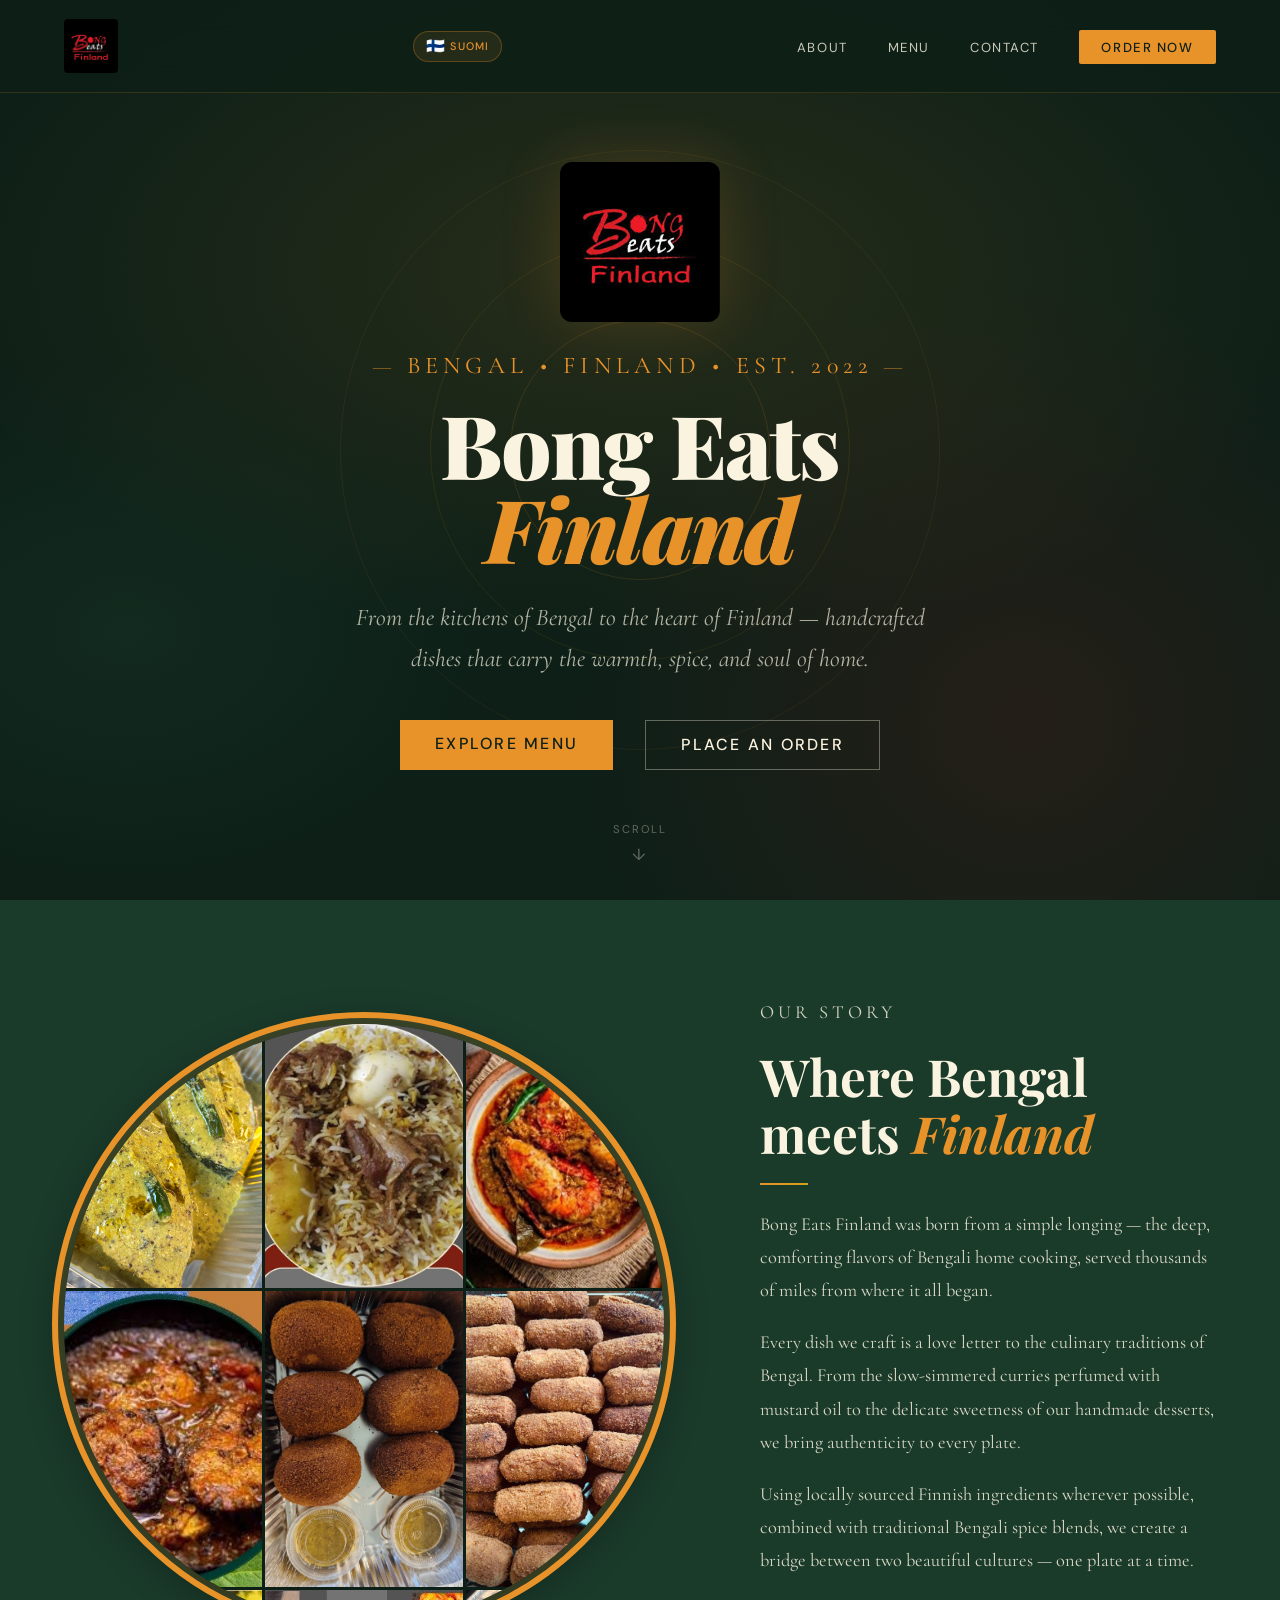
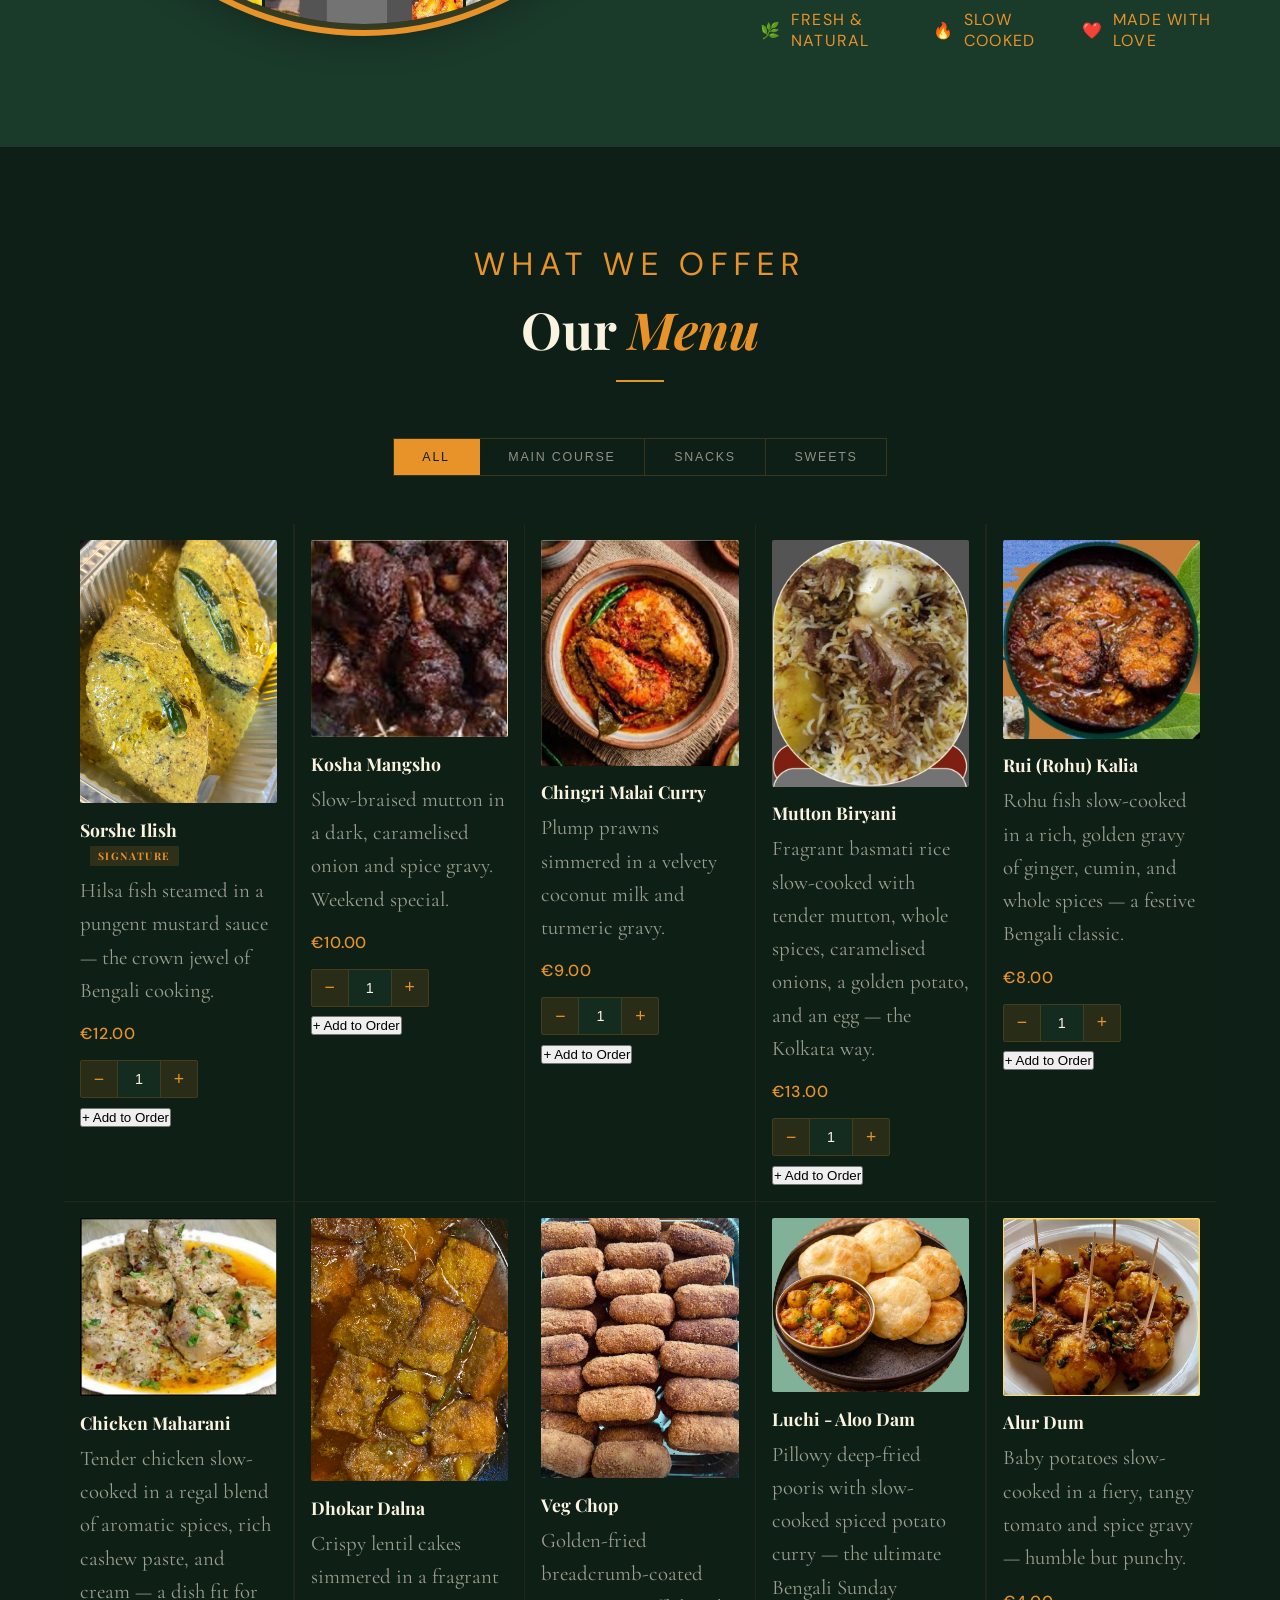
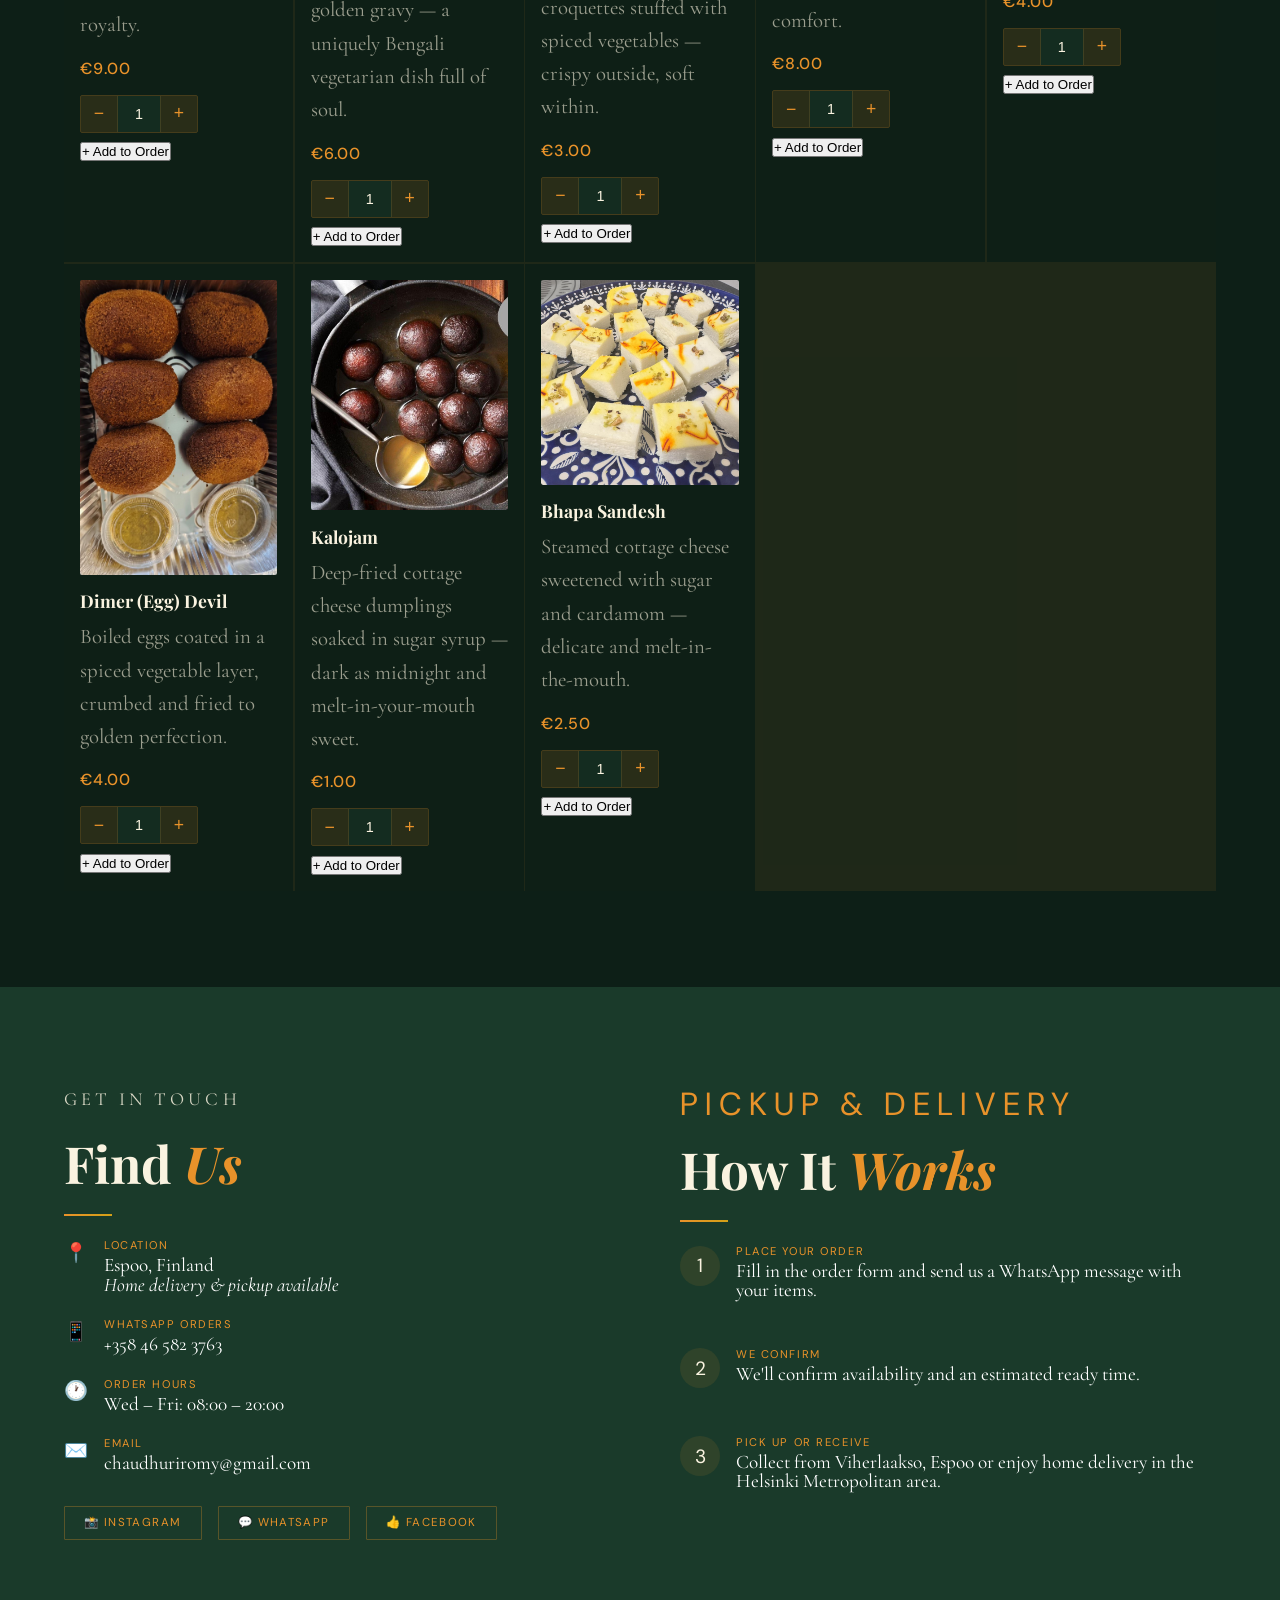
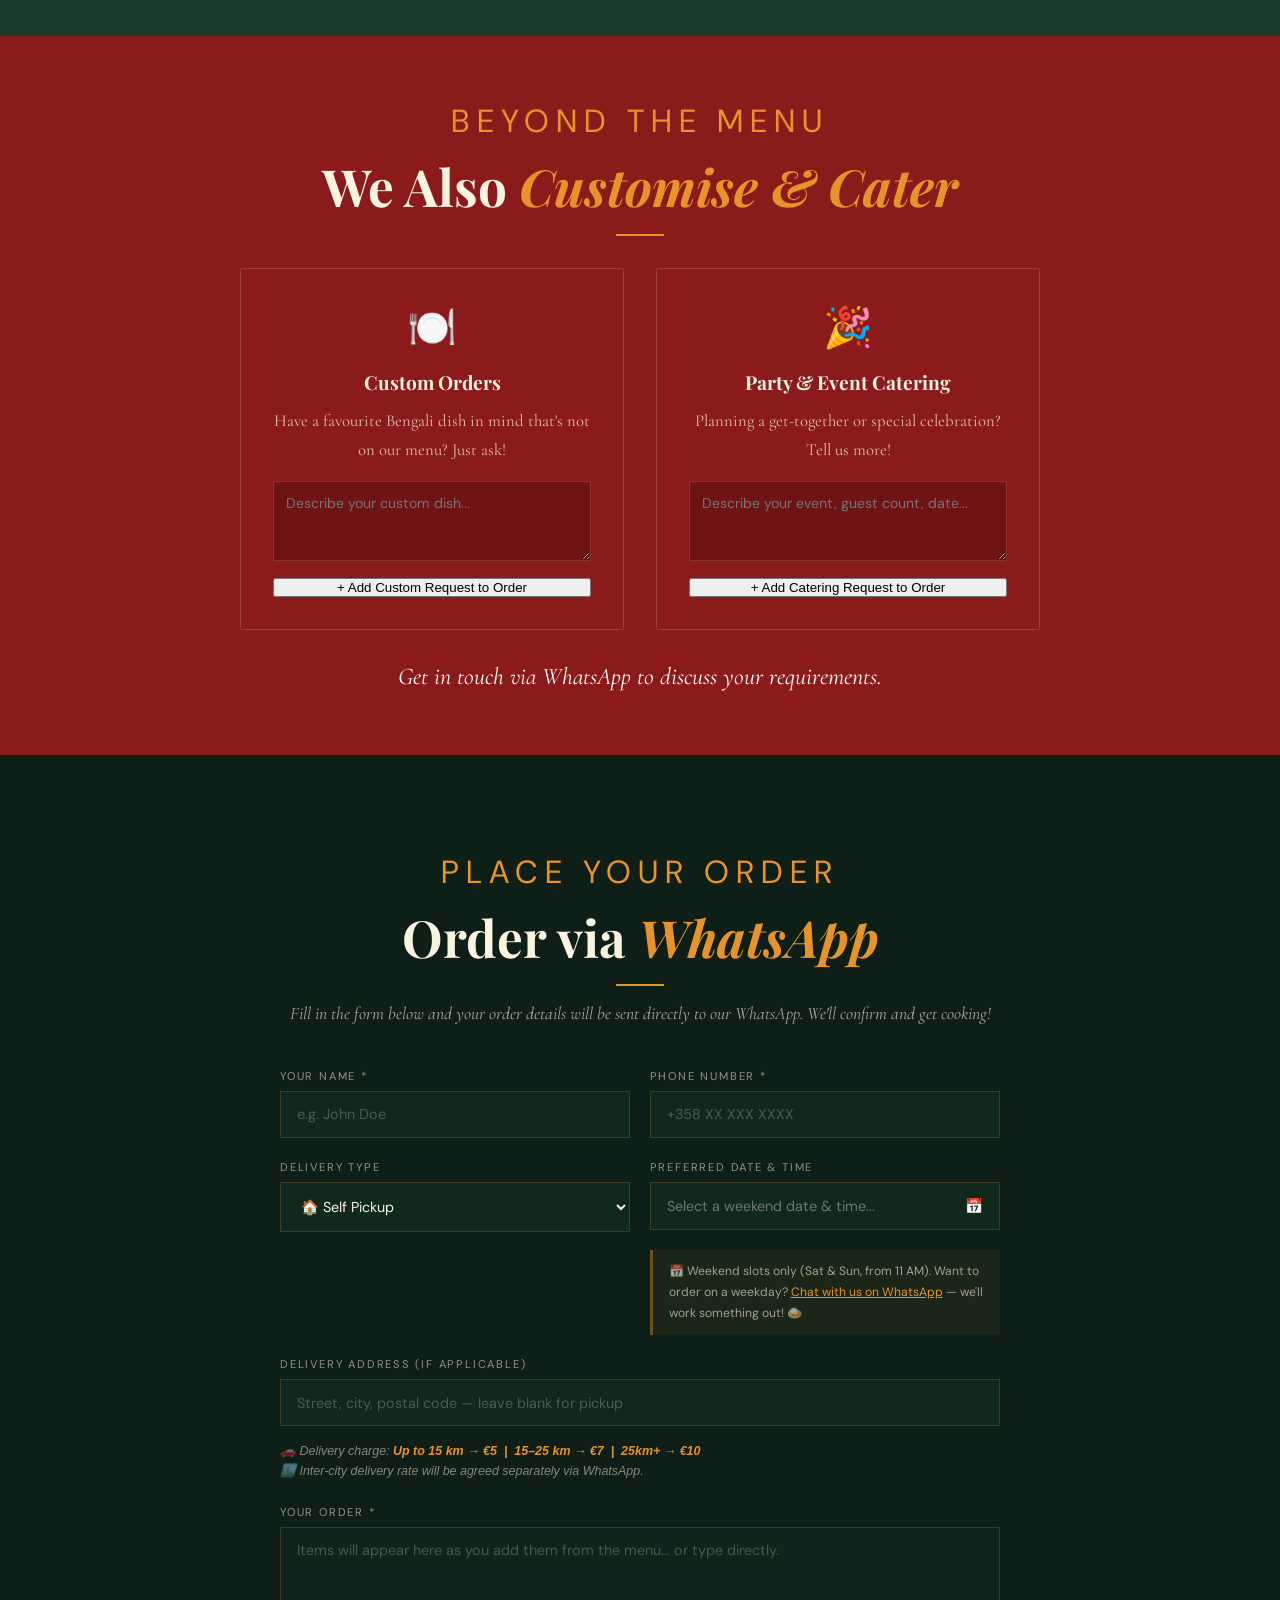
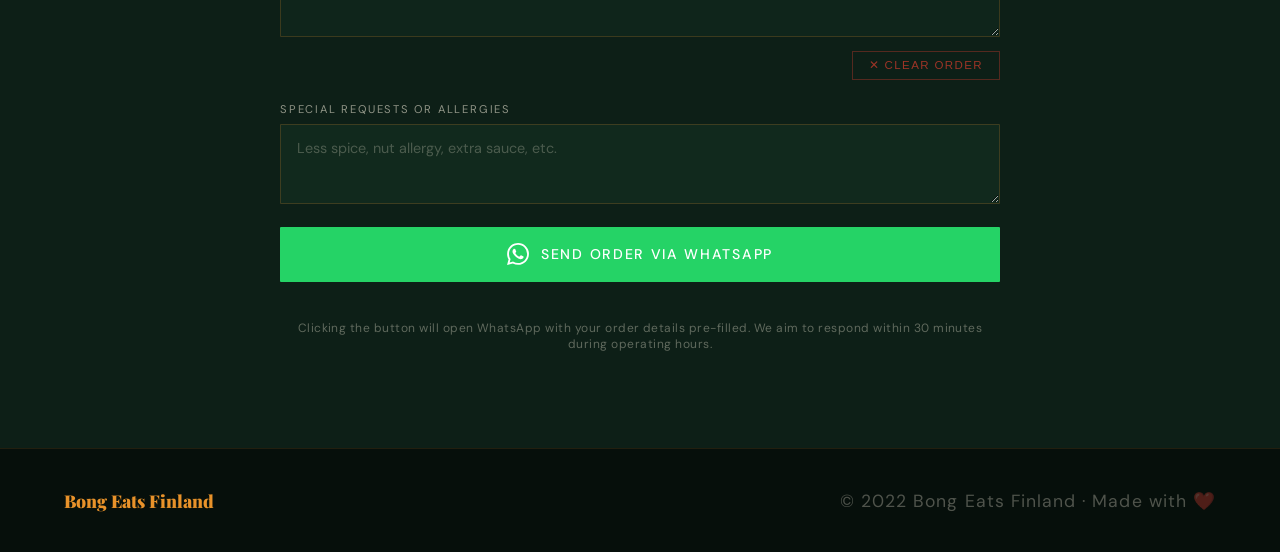
==== commit beb9523c: "Update index.html" ====
--- a/index.html
+++ b/index.html
@@ -249,7 +249,7 @@
       <img src="egg_devil.jpg" style="width:100%;height:auto;object-fit:contain;border-radius:2px;margin-bottom:0.6rem;">
       <div class="item-name">Dimer (Egg) Devil</div>
       <div class="item-desc" data-en="Boiled eggs coated in a spiced vegetable layer, crumbed and fried to golden perfection." data-fi="Keitetyt munat päällystetty mausteisella kasviskerroksella, korppujauhotettu ja paistettu kultaiseen täydellisyyteen.">Boiled eggs coated in a spiced vegetable layer, crumbed and fried to golden perfection.</div>
-      <div class="item-price">€4.00/pc</div>
+      <div class="item-price">€4.00</div>
       <div style="display:flex;gap:0.6rem;margin-top:1rem;align-items:center;flex-wrap:wrap;">
         <div class="qty-stepper">
           <button type="button" onclick="stepQty('qty_eggdevil',-1)">−</button>
